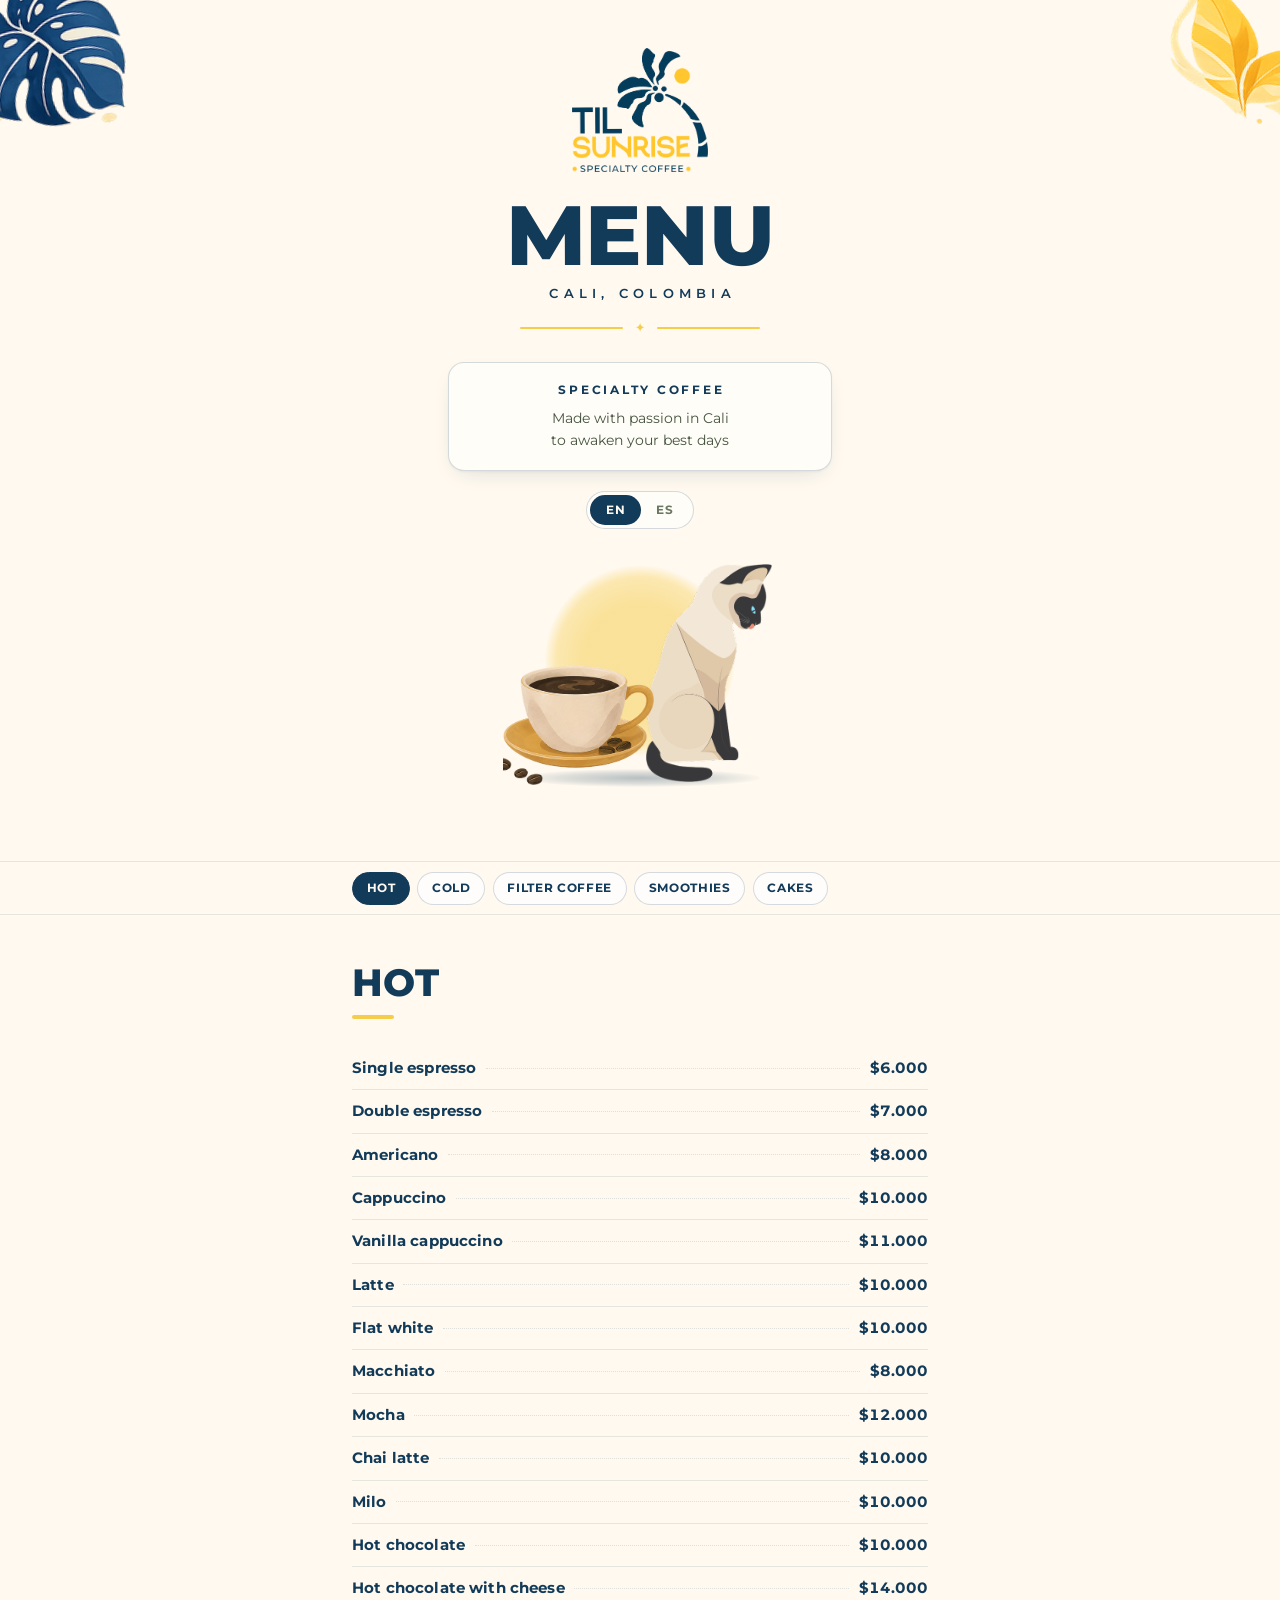
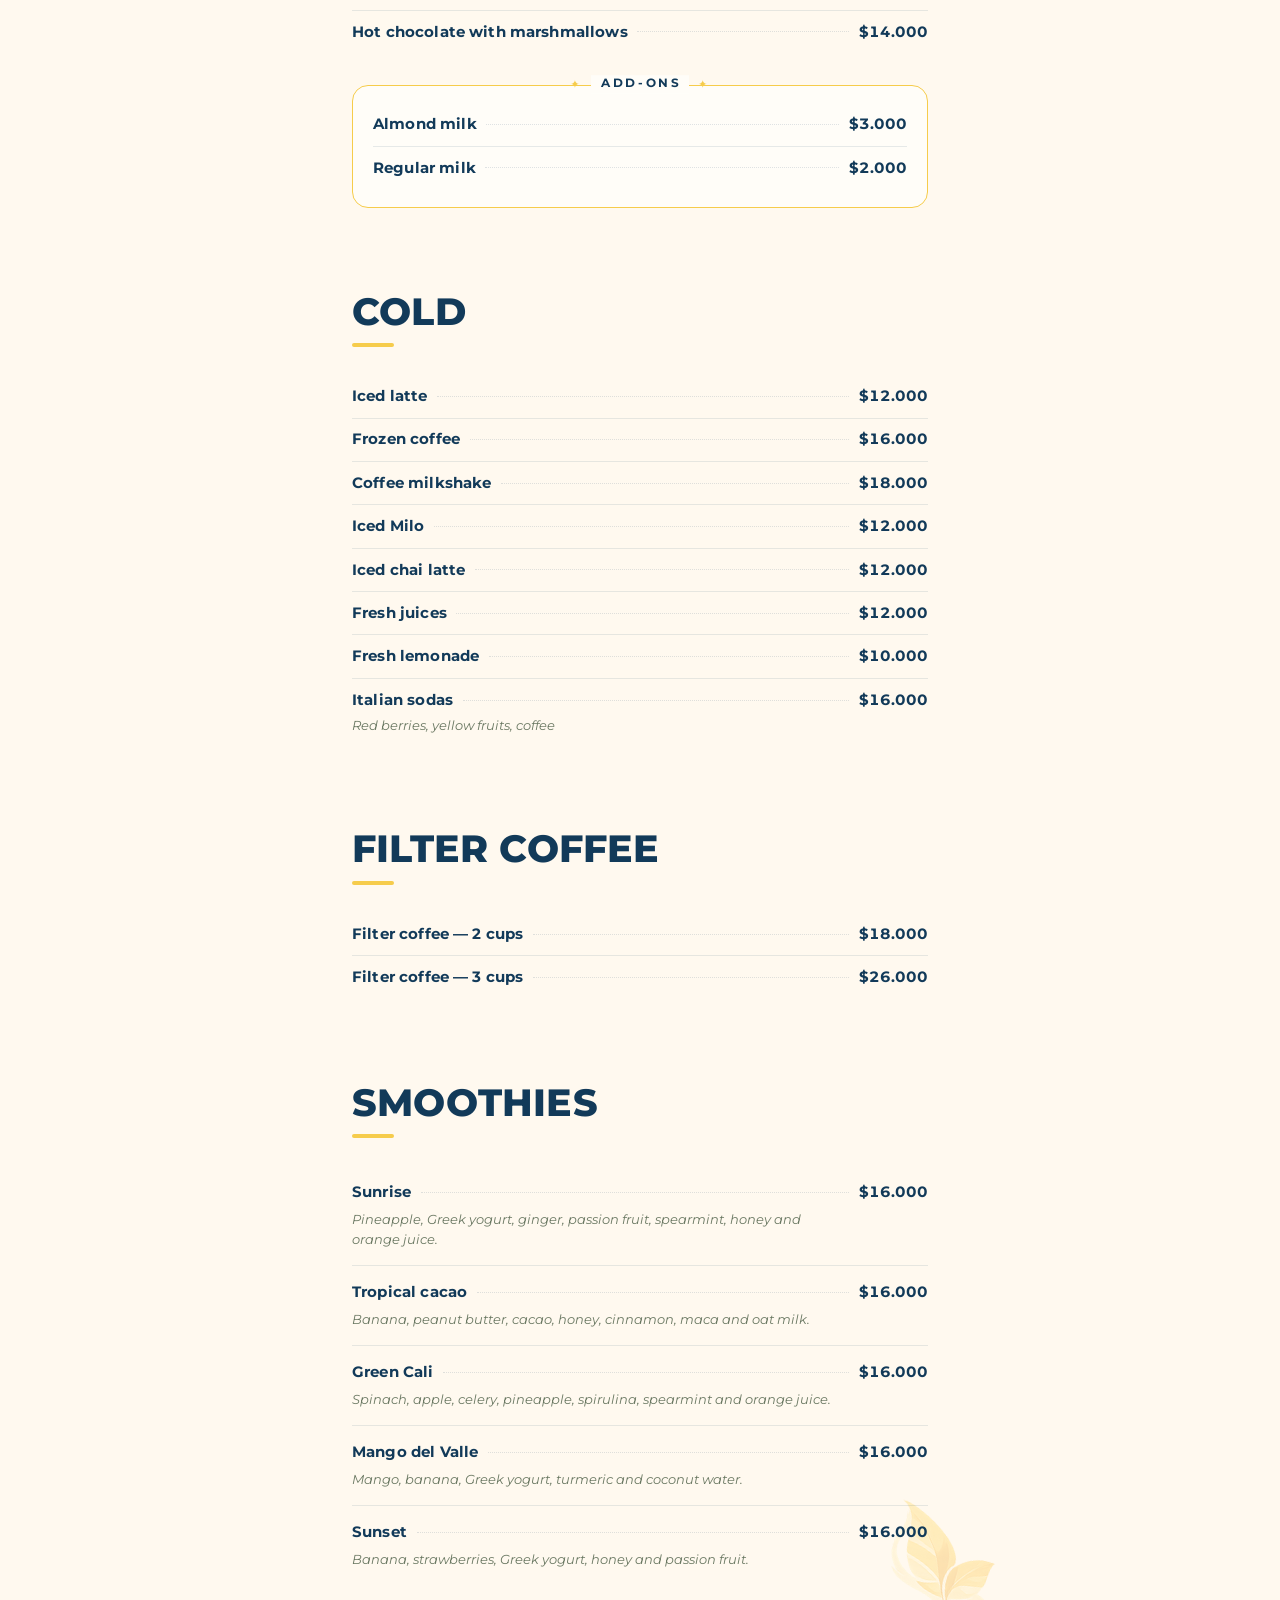
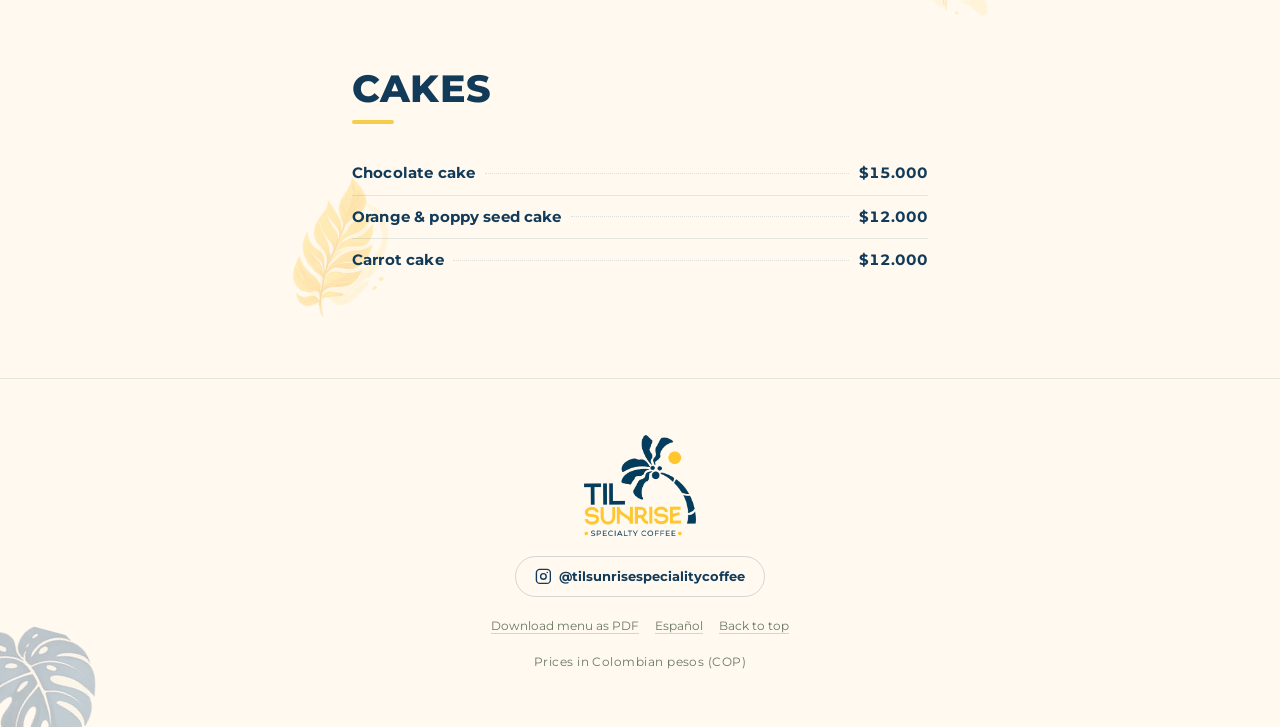
==== en.html @ dd0875f4 "feat: el gato pasa a ser protagonista de la cabecera Estaba al 45% de opacidad detrás del texto de l" ====
<!doctype html>
<html lang="en">
<head>
<meta charset="utf-8">
<meta name="viewport" content="width=device-width, initial-scale=1, viewport-fit=cover">
<title>Menu | Til Sunrise Specialty Coffee — Cali, Colombia</title>
<meta name="description" content="Menu for Til Sunrise Specialty Coffee in Cali, Colombia: specialty coffee, cold drinks, smoothies and cakes.">
<meta name="theme-color" content="#fff9ef" media="(prefers-color-scheme: light)">
<meta name="theme-color" content="#0b2439" media="(prefers-color-scheme: dark)">
<meta name="color-scheme" content="light dark">

<link rel="canonical" href="https://tilsunrisehostel-arch.github.io/menu/en.html">
<link rel="alternate" hreflang="es" href="https://tilsunrisehostel-arch.github.io/menu/">
<link rel="alternate" hreflang="en" href="https://tilsunrisehostel-arch.github.io/menu/en.html">
<link rel="alternate" hreflang="x-default" href="https://tilsunrisehostel-arch.github.io/menu/">

<meta property="og:type" content="website">
<meta property="og:site_name" content="Til Sunrise Specialty Coffee">
<meta property="og:title" content="Menu | Til Sunrise Specialty Coffee — Cali, Colombia">
<meta property="og:description" content="Menu for Til Sunrise Specialty Coffee in Cali, Colombia: specialty coffee, cold drinks, smoothies and cakes.">
<meta property="og:url" content="https://tilsunrisehostel-arch.github.io/menu/en.html">
<meta property="og:image" content="https://tilsunrisehostel-arch.github.io/menu/assets/og.png">
<meta property="og:image:width" content="1200">
<meta property="og:image:height" content="630">
<meta property="og:locale" content="en_US">
<meta name="twitter:card" content="summary_large_image">

<link rel="icon" href="assets/favicon-32.png" sizes="32x32" type="image/png">
<link rel="apple-touch-icon" href="assets/apple-touch-icon.png">
<link rel="manifest" href="manifest.webmanifest">

<link rel="preload" href="assets/fonts/montserrat-latin.woff2" as="font" type="font/woff2" crossorigin>
<link rel="stylesheet" href="assets/menu.css">
<script type="application/ld+json">{"@context":"https://schema.org","@type":"CafeOrCoffeeShop","name":"Til Sunrise Specialty Coffee","servesCuisine":"Coffee","address":{"@type":"PostalAddress","addressLocality":"Cali","addressCountry":"CO"},"sameAs":["https://www.instagram.com/tilsunrisespecialitycoffee/"],"hasMenu":{"@type":"Menu","inLanguage":"en","hasMenuSection":[{"@type":"MenuSection","name":"Hot","hasMenuItem":[{"@type":"MenuItem","name":"Single espresso","offers":{"@type":"Offer","price":"6000","priceCurrency":"COP"}},{"@type":"MenuItem","name":"Double espresso","offers":{"@type":"Offer","price":"7000","priceCurrency":"COP"}},{"@type":"MenuItem","name":"Americano","offers":{"@type":"Offer","price":"8000","priceCurrency":"COP"}},{"@type":"MenuItem","name":"Cappuccino","offers":{"@type":"Offer","price":"10000","priceCurrency":"COP"}},{"@type":"MenuItem","name":"Vanilla cappuccino","offers":{"@type":"Offer","price":"11000","priceCurrency":"COP"}},{"@type":"MenuItem","name":"Latte","offers":{"@type":"Offer","price":"10000","priceCurrency":"COP"}},{"@type":"MenuItem","name":"Flat white","offers":{"@type":"Offer","price":"10000","priceCurrency":"COP"}},{"@type":"MenuItem","name":"Macchiato","offers":{"@type":"Offer","price":"8000","priceCurrency":"COP"}},{"@type":"MenuItem","name":"Mocha","offers":{"@type":"Offer","price":"12000","priceCurrency":"COP"}},{"@type":"MenuItem","name":"Chai latte","offers":{"@type":"Offer","price":"10000","priceCurrency":"COP"}},{"@type":"MenuItem","name":"Milo","offers":{"@type":"Offer","price":"10000","priceCurrency":"COP"}},{"@type":"MenuItem","name":"Hot chocolate","offers":{"@type":"Offer","price":"10000","priceCurrency":"COP"}},{"@type":"MenuItem","name":"Hot chocolate with cheese","offers":{"@type":"Offer","price":"14000","priceCurrency":"COP"}},{"@type":"MenuItem","name":"Hot chocolate with marshmallows","offers":{"@type":"Offer","price":"14000","priceCurrency":"COP"}}]},{"@type":"MenuSection","name":"Cold","hasMenuItem":[{"@type":"MenuItem","name":"Iced latte","offers":{"@type":"Offer","price":"12000","priceCurrency":"COP"}},{"@type":"MenuItem","name":"Frozen coffee","offers":{"@type":"Offer","price":"16000","priceCurrency":"COP"}},{"@type":"MenuItem","name":"Coffee milkshake","offers":{"@type":"Offer","price":"18000","priceCurrency":"COP"}},{"@type":"MenuItem","name":"Iced Milo","offers":{"@type":"Offer","price":"12000","priceCurrency":"COP"}},{"@type":"MenuItem","name":"Iced chai latte","offers":{"@type":"Offer","price":"12000","priceCurrency":"COP"}},{"@type":"MenuItem","name":"Fresh juices","offers":{"@type":"Offer","price":"12000","priceCurrency":"COP"}},{"@type":"MenuItem","name":"Fresh lemonade","offers":{"@type":"Offer","price":"10000","priceCurrency":"COP"}},{"@type":"MenuItem","name":"Italian sodas","description":"Red berries, yellow fruits, coffee","offers":{"@type":"Offer","price":"16000","priceCurrency":"COP"}}]},{"@type":"MenuSection","name":"Filter coffee","hasMenuItem":[{"@type":"MenuItem","name":"Filter coffee — 2 cups","offers":{"@type":"Offer","price":"18000","priceCurrency":"COP"}},{"@type":"MenuItem","name":"Filter coffee — 3 cups","offers":{"@type":"Offer","price":"26000","priceCurrency":"COP"}}]},{"@type":"MenuSection","name":"Smoothies","hasMenuItem":[{"@type":"MenuItem","name":"Sunrise","description":"Pineapple, Greek yogurt, ginger, passion fruit, spearmint, honey and orange juice.","offers":{"@type":"Offer","price":"16000","priceCurrency":"COP"}},{"@type":"MenuItem","name":"Tropical cacao","description":"Banana, peanut butter, cacao, honey, cinnamon, maca and oat milk.","offers":{"@type":"Offer","price":"16000","priceCurrency":"COP"}},{"@type":"MenuItem","name":"Green Cali","description":"Spinach, apple, celery, pineapple, spirulina, spearmint and orange juice.","offers":{"@type":"Offer","price":"16000","priceCurrency":"COP"}},{"@type":"MenuItem","name":"Mango del Valle","description":"Mango, banana, Greek yogurt, turmeric and coconut water.","offers":{"@type":"Offer","price":"16000","priceCurrency":"COP"}},{"@type":"MenuItem","name":"Sunset","description":"Banana, strawberries, Greek yogurt, honey and passion fruit.","offers":{"@type":"Offer","price":"16000","priceCurrency":"COP"}}]},{"@type":"MenuSection","name":"Cakes","hasMenuItem":[{"@type":"MenuItem","name":"Chocolate cake","offers":{"@type":"Offer","price":"15000","priceCurrency":"COP"}},{"@type":"MenuItem","name":"Orange & poppy seed cake","offers":{"@type":"Offer","price":"12000","priceCurrency":"COP"}},{"@type":"MenuItem","name":"Carrot cake","offers":{"@type":"Offer","price":"12000","priceCurrency":"COP"}}]}]}}</script>
</head>
<body>
<a class="skip" href="#menu">Skip to menu</a>

<header class="hero" id="top">
  <img class="art hero__art--tl" src="assets/leaf-navy.png" alt="" aria-hidden="true" decoding="async">
  <img class="art hero__art--tr" src="assets/leaf-gold2.png" alt="" aria-hidden="true" decoding="async">

  <div class="wrap hero__inner">
    <picture>
      <source srcset="assets/logo-dark.png" media="(prefers-color-scheme: dark)">
      <img class="hero__logo" src="assets/logo.png" width="707" height="643"
           alt="Til Sunrise Specialty Coffee" fetchpriority="high" decoding="async">
    </picture>

    <h1 class="wordmark">Menu
      <span class="wordmark__sub">CALI, COLOMBIA</span>
    </h1>

    <p class="star-rule" aria-hidden="true"><span>✦</span></p>

    <div class="tagline">
      <p class="tagline__title">SPECIALTY COFFEE</p>
      <p class="tagline__body">Made with passion in Cali to awaken your best days</p>
    </div>

    <div class="langbar">
      <nav class="langtoggle" aria-label="Language">
          <a href="en.html" aria-current="true" lang="en">EN</a>
          <a href="index.html" lang="es">ES</a>
      </nav>
    </div>

    <div class="catscene">
      <span class="catscene__sun" aria-hidden="true"></span>
      <span class="catscene__ground" aria-hidden="true"></span>
      <img class="catscene__cat" src="assets/cat.png" width="297" height="513"
           alt="Illustration of a Siamese cat sitting beside a cup of coffee" decoding="async">
      <img class="catscene__cup" src="assets/cup.png" width="399" height="313"
           alt="" aria-hidden="true" decoding="async">
    </div>
  </div>
</header>

<nav class="sectionnav" aria-label="Menu sections">
  <div class="wrap">
    <div class="sectionnav__scroll">
            <a href="#calientes">Hot</a>
            <a href="#frios">Cold</a>
            <a href="#filtrados">Filter coffee</a>
            <a href="#smoothies">Smoothies</a>
            <a href="#tortas">Cakes</a>
    </div>
  </div>
</nav>

<main id="menu">
  <div class="wrap">

      <section class="section" id="calientes" aria-labelledby="calientes-title">
        <div class="section__head">
          <h2 class="section__title" id="calientes-title">Hot</h2>
        </div>
        <ul class="items">
        <li class="item">
          <p class="item__row">
            <span class="item__name">Single espresso</span>
            <span class="item__leader" aria-hidden="true"></span>
            <span class="item__price">$6.000</span>
          </p>
        </li>
        <li class="item">
          <p class="item__row">
            <span class="item__name">Double espresso</span>
            <span class="item__leader" aria-hidden="true"></span>
            <span class="item__price">$7.000</span>
          </p>
        </li>
        <li class="item">
          <p class="item__row">
            <span class="item__name">Americano</span>
            <span class="item__leader" aria-hidden="true"></span>
            <span class="item__price">$8.000</span>
          </p>
        </li>
        <li class="item">
          <p class="item__row">
            <span class="item__name">Cappuccino</span>
            <span class="item__leader" aria-hidden="true"></span>
            <span class="item__price">$10.000</span>
          </p>
        </li>
        <li class="item">
          <p class="item__row">
            <span class="item__name">Vanilla cappuccino</span>
            <span class="item__leader" aria-hidden="true"></span>
            <span class="item__price">$11.000</span>
          </p>
        </li>
        <li class="item">
          <p class="item__row">
            <span class="item__name">Latte</span>
            <span class="item__leader" aria-hidden="true"></span>
            <span class="item__price">$10.000</span>
          </p>
        </li>
        <li class="item">
          <p class="item__row">
            <span class="item__name">Flat white</span>
            <span class="item__leader" aria-hidden="true"></span>
            <span class="item__price">$10.000</span>
          </p>
        </li>
        <li class="item">
          <p class="item__row">
            <span class="item__name">Macchiato</span>
            <span class="item__leader" aria-hidden="true"></span>
            <span class="item__price">$8.000</span>
          </p>
        </li>
        <li class="item">
          <p class="item__row">
            <span class="item__name">Mocha</span>
            <span class="item__leader" aria-hidden="true"></span>
            <span class="item__price">$12.000</span>
          </p>
        </li>
        <li class="item">
          <p class="item__row">
            <span class="item__name">Chai latte</span>
            <span class="item__leader" aria-hidden="true"></span>
            <span class="item__price">$10.000</span>
          </p>
        </li>
        <li class="item">
          <p class="item__row">
            <span class="item__name">Milo</span>
            <span class="item__leader" aria-hidden="true"></span>
            <span class="item__price">$10.000</span>
          </p>
        </li>
        <li class="item">
          <p class="item__row">
            <span class="item__name">Hot chocolate</span>
            <span class="item__leader" aria-hidden="true"></span>
            <span class="item__price">$10.000</span>
          </p>
        </li>
        <li class="item">
          <p class="item__row">
            <span class="item__name">Hot chocolate with cheese</span>
            <span class="item__leader" aria-hidden="true"></span>
            <span class="item__price">$14.000</span>
          </p>
        </li>
        <li class="item">
          <p class="item__row">
            <span class="item__name">Hot chocolate with marshmallows</span>
            <span class="item__leader" aria-hidden="true"></span>
            <span class="item__price">$14.000</span>
          </p>
        </li>
        </ul>
        <div class="box">
          <p class="box__title"><span>Add-ons</span></p>
          <ul class="items">
        <li class="item">
          <p class="item__row">
            <span class="item__name">Almond milk</span>
            <span class="item__leader" aria-hidden="true"></span>
            <span class="item__price">$3.000</span>
          </p>
        </li>
        <li class="item">
          <p class="item__row">
            <span class="item__name">Regular milk</span>
            <span class="item__leader" aria-hidden="true"></span>
            <span class="item__price">$2.000</span>
          </p>
        </li>
          </ul>
        </div>
      </section>

      <section class="section" id="frios" aria-labelledby="frios-title">
        <div class="section__head">
          <h2 class="section__title" id="frios-title">Cold</h2>
        </div>
        <ul class="items">
        <li class="item">
          <p class="item__row">
            <span class="item__name">Iced latte</span>
            <span class="item__leader" aria-hidden="true"></span>
            <span class="item__price">$12.000</span>
          </p>
        </li>
        <li class="item">
          <p class="item__row">
            <span class="item__name">Frozen coffee</span>
            <span class="item__leader" aria-hidden="true"></span>
            <span class="item__price">$16.000</span>
          </p>
        </li>
        <li class="item">
          <p class="item__row">
            <span class="item__name">Coffee milkshake</span>
            <span class="item__leader" aria-hidden="true"></span>
            <span class="item__price">$18.000</span>
          </p>
        </li>
        <li class="item">
          <p class="item__row">
            <span class="item__name">Iced Milo</span>
            <span class="item__leader" aria-hidden="true"></span>
            <span class="item__price">$12.000</span>
          </p>
        </li>
        <li class="item">
          <p class="item__row">
            <span class="item__name">Iced chai latte</span>
            <span class="item__leader" aria-hidden="true"></span>
            <span class="item__price">$12.000</span>
          </p>
        </li>
        <li class="item">
          <p class="item__row">
            <span class="item__name">Fresh juices</span>
            <span class="item__leader" aria-hidden="true"></span>
            <span class="item__price">$12.000</span>
          </p>
        </li>
        <li class="item">
          <p class="item__row">
            <span class="item__name">Fresh lemonade</span>
            <span class="item__leader" aria-hidden="true"></span>
            <span class="item__price">$10.000</span>
          </p>
        </li>
        <li class="item">
          <p class="item__row">
            <span class="item__name">Italian sodas</span>
            <span class="item__leader" aria-hidden="true"></span>
            <span class="item__price">$16.000</span>
          </p>
          <p class="item__desc">Red berries, yellow fruits, coffee</p>
        </li>
        </ul>
      </section>

      <section class="section" id="filtrados" aria-labelledby="filtrados-title">
        <div class="section__head">
          <h2 class="section__title" id="filtrados-title">Filter coffee</h2>
        </div>
        <ul class="items">
        <li class="item">
          <p class="item__row">
            <span class="item__name">Filter coffee — 2 cups</span>
            <span class="item__leader" aria-hidden="true"></span>
            <span class="item__price">$18.000</span>
          </p>
        </li>
        <li class="item">
          <p class="item__row">
            <span class="item__name">Filter coffee — 3 cups</span>
            <span class="item__leader" aria-hidden="true"></span>
            <span class="item__price">$26.000</span>
          </p>
        </li>
        </ul>
      </section>

      <section class="section" id="smoothies" aria-labelledby="smoothies-title">
        <img class="art section__art section__art--leaf-r" src="assets/leaf-gold2.png" alt="" aria-hidden="true" loading="lazy" decoding="async">
        <div class="section__head">
          <h2 class="section__title" id="smoothies-title">Smoothies</h2>
        </div>
        <ul class="items items--stacked">
        <li class="item">
          <p class="item__row">
            <span class="item__name">Sunrise</span>
            <span class="item__leader" aria-hidden="true"></span>
            <span class="item__price">$16.000</span>
          </p>
          <p class="item__desc">Pineapple, Greek yogurt, ginger, passion fruit, spearmint, honey and orange juice.</p>
        </li>
        <li class="item">
          <p class="item__row">
            <span class="item__name">Tropical cacao</span>
            <span class="item__leader" aria-hidden="true"></span>
            <span class="item__price">$16.000</span>
          </p>
          <p class="item__desc">Banana, peanut butter, cacao, honey, cinnamon, maca and oat milk.</p>
        </li>
        <li class="item">
          <p class="item__row">
            <span class="item__name">Green Cali</span>
            <span class="item__leader" aria-hidden="true"></span>
            <span class="item__price">$16.000</span>
          </p>
          <p class="item__desc">Spinach, apple, celery, pineapple, spirulina, spearmint and orange juice.</p>
        </li>
        <li class="item">
          <p class="item__row">
            <span class="item__name">Mango del Valle</span>
            <span class="item__leader" aria-hidden="true"></span>
            <span class="item__price">$16.000</span>
          </p>
          <p class="item__desc">Mango, banana, Greek yogurt, turmeric and coconut water.</p>
        </li>
        <li class="item">
          <p class="item__row">
            <span class="item__name">Sunset</span>
            <span class="item__leader" aria-hidden="true"></span>
            <span class="item__price">$16.000</span>
          </p>
          <p class="item__desc">Banana, strawberries, Greek yogurt, honey and passion fruit.</p>
        </li>
        </ul>
      </section>

      <section class="section" id="tortas" aria-labelledby="tortas-title">
        <img class="art section__art section__art--leaf" src="assets/leaf-gold.png" alt="" aria-hidden="true" loading="lazy" decoding="async">
        <div class="section__head">
          <h2 class="section__title" id="tortas-title">Cakes</h2>
        </div>
        <ul class="items">
        <li class="item">
          <p class="item__row">
            <span class="item__name">Chocolate cake</span>
            <span class="item__leader" aria-hidden="true"></span>
            <span class="item__price">$15.000</span>
          </p>
        </li>
        <li class="item">
          <p class="item__row">
            <span class="item__name">Orange &amp; poppy seed cake</span>
            <span class="item__leader" aria-hidden="true"></span>
            <span class="item__price">$12.000</span>
          </p>
        </li>
        <li class="item">
          <p class="item__row">
            <span class="item__name">Carrot cake</span>
            <span class="item__leader" aria-hidden="true"></span>
            <span class="item__price">$12.000</span>
          </p>
        </li>
        </ul>
      </section>

  </div>
</main>

<footer class="footer">
  <img class="art footer__art" src="assets/leaf-navy.png" alt="" aria-hidden="true" loading="lazy" decoding="async">
  <div class="wrap footer__inner">
    <picture>
      <source srcset="assets/logo-dark.png" media="(prefers-color-scheme: dark)">
      <img class="footer__logo" src="assets/logo.png" width="707" height="643"
           alt="Til Sunrise Specialty Coffee" loading="lazy" decoding="async">
    </picture>

    <a class="ig" href="https://www.instagram.com/tilsunrisespecialitycoffee/" rel="noopener">
      <svg viewBox="0 0 24 24" fill="none" stroke="currentColor" stroke-width="2" stroke-linecap="round" stroke-linejoin="round" aria-hidden="true"><rect x="2" y="2" width="20" height="20" rx="5"/><circle cx="12" cy="12" r="4"/><circle cx="17.5" cy="6.5" r="1.1" fill="currentColor" stroke="none"/></svg><span>@tilsunrisespecialitycoffee</span>
    </a>

    <p class="footer__links">
      <a href="menu.pdf">Download menu as PDF</a>
      <a href="index.html" lang="es">Español</a>
      <a href="#top">Back to top</a>
    </p>

    <p class="footer__note">Prices in Colombian pesos (COP)</p>
  </div>
</footer>

<script src="assets/menu.js" defer></script>
</body>
</html>
---- assets/menu.css ----
/* ==========================================================================
   Til Sunrise Specialty Coffee — menú digital
   Paleta tomada directamente del PDF original de la carta.
   ========================================================================== */

@font-face {
  font-family: 'Montserrat';
  font-style: normal;
  font-weight: 400 800;
  font-display: swap;
  src: url('fonts/montserrat-latin.woff2') format('woff2');
  unicode-range: U+0000-00FF, U+0131, U+0152-0153, U+02BB-02BC, U+02C6, U+02DA,
    U+02DC, U+0304, U+0308, U+0329, U+2000-206F, U+20AC, U+2122, U+2191, U+2193,
    U+2212, U+2215, U+FEFF, U+FFFD;
}
@font-face {
  font-family: 'Montserrat';
  font-style: normal;
  font-weight: 400 800;
  font-display: swap;
  src: url('fonts/montserrat-latin-ext.woff2') format('woff2');
  unicode-range: U+0100-02BA, U+02BD-02C5, U+02C7-02CC, U+02CE-02D7, U+02DD-02FF,
    U+0304, U+0308, U+0329, U+1D00-1DBF, U+1E00-1E9F, U+1EF2-1EFF, U+2020,
    U+20A0-20AB, U+20AD-20C0, U+2113, U+2C60-2C7F, U+A720-A7FF;
}
@font-face {
  font-family: 'Montserrat';
  font-style: italic;
  font-weight: 400 500;
  font-display: swap;
  src: url('fonts/montserrat-italic-latin.woff2') format('woff2');
  unicode-range: U+0000-00FF, U+0131, U+0152-0153, U+02BB-02BC, U+02C6, U+02DA,
    U+02DC, U+0304, U+0308, U+0329, U+2000-206F, U+20AC, U+2122, U+2191, U+2193,
    U+2212, U+2215, U+FEFF, U+FFFD;
}
@font-face {
  font-family: 'Montserrat';
  font-style: italic;
  font-weight: 400 500;
  font-display: swap;
  src: url('fonts/montserrat-italic-latin-ext.woff2') format('woff2');
  unicode-range: U+0100-02BA, U+02BD-02C5, U+02C7-02CC, U+02CE-02D7, U+02DD-02FF,
    U+0304, U+0308, U+0329, U+1D00-1DBF, U+1E00-1E9F, U+1EF2-1EFF, U+2020,
    U+20A0-20AB, U+20AD-20C0, U+2113, U+2C60-2C7F, U+A720-A7FF;
}

/* --- Tokens ------------------------------------------------------------- */

:root {
  --cream: #fff9ef;
  --cream-sunk: #fdf3e0;
  --navy: #123a59;
  --navy-deep: #0d2b42;
  --ink: #45543f;
  --ink-soft: #6a7862;
  --gold: #f6cc4b;
  --gold-deep: #c98f05;

  --bg: var(--cream);
  --surface: #fffdf8;
  --heading: var(--navy);
  --text: var(--ink);
  --muted: var(--ink-soft);
  --price: var(--navy);
  --rule: rgba(18, 58, 89, 0.18);
  --rule-soft: rgba(18, 58, 89, 0.1);
  --accent: var(--gold);
  --accent-text: var(--gold-deep);
  --chip-bg: rgba(255, 255, 255, 0.72);
  --shadow: 0 1px 2px rgba(18, 58, 89, 0.05), 0 8px 24px -12px rgba(18, 58, 89, 0.22);
  --art-opacity: 1;

  /* sol naciente y sombra de la escena del gato */
  --sun-core: rgba(246, 204, 75, 0.52);
  --sun-edge: rgba(246, 204, 75, 0.38);
  --scene-shadow: rgba(18, 58, 89, 0.3);

  --wrap: 40rem;
  --pad: clamp(1.15rem, 5vw, 2rem);
}

@media (prefers-color-scheme: dark) {
  :root:not([data-theme='light']) {
    --bg: #0b2439;
    --surface: #10314c;
    --heading: #fdf2d9;
    --text: #dfd3bb;
    --muted: #a8a08c;
    --price: #fdf2d9;
    --rule: rgba(246, 204, 75, 0.28);
    --rule-soft: rgba(246, 204, 75, 0.14);
    --accent: var(--gold);
    --accent-text: var(--gold);
    --chip-bg: rgba(255, 255, 255, 0.06);
    --shadow: 0 1px 2px rgba(0, 0, 0, 0.3), 0 10px 30px -14px rgba(0, 0, 0, 0.7);
    --art-opacity: 0.85;

    --sun-core: rgba(246, 204, 75, 0.34);
    --sun-edge: rgba(246, 204, 75, 0.2);
    --scene-shadow: rgba(0, 0, 0, 0.45);
  }
}

*,
*::before,
*::after {
  box-sizing: border-box;
}

html {
  -webkit-text-size-adjust: 100%;
  scroll-behavior: smooth;
  scroll-padding-top: 5.5rem;
}

@media (prefers-reduced-motion: reduce) {
  html { scroll-behavior: auto; }
  *, *::before, *::after {
    animation-duration: 0.01ms !important;
    animation-iteration-count: 1 !important;
    transition-duration: 0.01ms !important;
  }
}

body {
  margin: 0;
  background: var(--bg);
  color: var(--text);
  font-family: 'Montserrat', ui-sans-serif, system-ui, -apple-system, 'Segoe UI',
    Roboto, 'Helvetica Neue', Arial, sans-serif;
  font-size: 1rem;
  line-height: 1.5;
  overflow-x: hidden;
  -webkit-font-smoothing: antialiased;
  text-rendering: optimizeLegibility;
}

img { max-width: 100%; height: auto; display: block; }

a { color: inherit; }

.skip {
  position: absolute;
  left: -9999px;
  top: 0;
  z-index: 100;
  padding: 0.75rem 1rem;
  background: var(--navy);
  color: var(--cream);
  border-radius: 0 0 0.5rem 0;
  font-weight: 700;
}
.skip:focus { left: 0; }

:where(a, button, [tabindex]):focus-visible {
  outline: 2px solid var(--accent-text);
  outline-offset: 3px;
  border-radius: 0.35rem;
}

.wrap {
  width: 100%;
  max-width: var(--wrap);
  margin-inline: auto;
  padding-inline: var(--pad);
}

/* --- Decorative art ----------------------------------------------------- */

.art {
  position: absolute;
  pointer-events: none;
  user-select: none;
  z-index: 0;
  opacity: var(--art-opacity);
}

/* --- Hero --------------------------------------------------------------- */

.hero {
  position: relative;
  overflow: hidden;
  padding-block: clamp(1.75rem, 7vw, 3rem) clamp(1.5rem, 6vw, 2.5rem);
  text-align: center;
}

.hero__art--tl {
  top: -1rem;
  left: -2.75rem;
  width: clamp(7.5rem, 29vw, 10.5rem);
  transform: rotate(-9deg);
}
.hero__art--tr {
  top: -0.85rem;
  right: -2.35rem;
  width: clamp(6.5rem, 25vw, 9.5rem);
  transform: rotate(16deg) scaleX(-1);
}

.hero__inner { position: relative; z-index: 1; }

.hero__logo {
  width: clamp(6.5rem, 26vw, 8.5rem);
  margin-inline: auto;
  margin-bottom: clamp(1rem, 4vw, 1.5rem);
}

.wordmark {
  margin: 0;
  color: var(--heading);
  font-size: clamp(3.1rem, 17vw, 5.25rem);
  font-weight: 800;
  line-height: 0.95;
  letter-spacing: -0.005em;
  text-transform: uppercase;
}

.wordmark__sub {
  display: block;
  margin-top: 0.7rem;
  color: var(--heading);
  font-size: clamp(0.66rem, 2.9vw, 0.82rem);
  font-weight: 600;
  letter-spacing: 0.4em;
  text-indent: 0.4em;
  text-transform: uppercase;
}

.star-rule {
  display: flex;
  align-items: center;
  justify-content: center;
  gap: 0.7rem;
  margin: clamp(1rem, 4vw, 1.4rem) auto 0;
  max-width: 15rem;
  color: var(--accent);
}
.star-rule::before,
.star-rule::after {
  content: '';
  flex: 1;
  height: 2px;
  background: currentColor;
  border-radius: 2px;
}
.star-rule span { font-size: 0.8rem; line-height: 1; }

.tagline {
  margin: clamp(1.25rem, 5vw, 1.75rem) auto 0;
  max-width: 24rem;
  padding: 1.15rem 1.35rem;
  border: 1.5px solid var(--rule);
  border-radius: 1rem;
  background: var(--surface);
  box-shadow: var(--shadow);
}
.tagline__title {
  margin: 0 0 0.5rem;
  color: var(--heading);
  font-size: 0.72rem;
  font-weight: 700;
  letter-spacing: 0.24em;
  text-indent: 0.24em;
  text-transform: uppercase;
}
.tagline__body {
  margin: 0;
  color: var(--text);
  font-size: 0.9rem;
  line-height: 1.55;
  text-wrap: balance;
}

/* --- Language toggle ---------------------------------------------------- */

.langbar {
  display: flex;
  justify-content: center;
  padding-top: clamp(0.9rem, 4vw, 1.25rem);
}

.langtoggle {
  display: inline-flex;
  padding: 0.2rem;
  border: 1.5px solid var(--rule);
  border-radius: 999px;
  background: var(--surface);
  font-size: 0.72rem;
  font-weight: 700;
  letter-spacing: 0.1em;
}
.langtoggle a {
  padding: 0.4rem 0.95rem;
  border-radius: 999px;
  color: var(--muted);
  text-decoration: none;
  transition: background-color 0.18s ease, color 0.18s ease;
}
.langtoggle a:hover { color: var(--heading); }
.langtoggle a[aria-current='true'] {
  background: var(--navy);
  color: var(--cream);
}
@media (prefers-color-scheme: dark) {
  :root:not([data-theme='light']) .langtoggle a[aria-current='true'] {
    background: var(--gold);
    color: var(--navy-deep);
  }
}

/* --- El gato de la casa -------------------------------------------------
   El gato y la taza son la pareja que ya venía en el PDF original. Aquí se
   colocan delante de un sol naciente, que es de donde viene el nombre del
   café. Las medidas van en porcentaje sobre un contenedor con proporción
   fija, así la escena escala sin descuadrarse y sin mover el resto. */

.catscene {
  position: relative;
  width: min(15.5rem, 62vw);
  margin: clamp(1.5rem, 6vw, 2.25rem) auto 0;
  aspect-ratio: 5 / 4;
}

/* sol naciente */
.catscene__sun {
  position: absolute;
  left: 50%;
  bottom: 15%;
  width: 68%;
  aspect-ratio: 1;
  transform: translateX(-50%);
  border-radius: 50%;
  background: radial-gradient(
    circle at 50% 50%,
    var(--sun-core) 0%,
    var(--sun-core) 42%,
    var(--sun-edge) 62%,
    transparent 71%
  );
  z-index: 0;
}

/* En oscuro, un dorado translúcido sobre azul marino da un verde sucio.
   Así que el sol pasa a ser un aro nítido con un resplandor muy tenue. */
@media (prefers-color-scheme: dark) {
  :root:not([data-theme='light']) .catscene__sun {
    background: radial-gradient(
      circle at 50% 50%,
      rgba(255, 216, 130, 0.07) 0%,
      rgba(255, 216, 130, 0.03) 58%,
      transparent 71%
    );
    border: 0.14rem solid rgba(246, 204, 75, 0.72);
  }
}

/* sombra que apoya al gato y la taza en el suelo */
.catscene__ground {
  position: absolute;
  left: 50%;
  bottom: 1%;
  width: 86%;
  height: 8%;
  transform: translateX(-50%);
  border-radius: 50%;
  background: radial-gradient(
    ellipse at 50% 50%,
    var(--scene-shadow) 0%,
    color-mix(in srgb, var(--scene-shadow) 45%, transparent) 46%,
    transparent 73%
  );
  z-index: 1;
}

.catscene__cat {
  position: absolute;
  right: 3%;
  bottom: 3.5%;
  width: 45%;
  z-index: 2;
}

.catscene__cup {
  position: absolute;
  left: 1%;
  bottom: 2%;
  width: 54%;
  z-index: 3;
}

@media (min-width: 34rem) {
  .catscene { width: 17.5rem; }
}

/* --- Sticky section nav ------------------------------------------------- */

.sectionnav {
  position: sticky;
  top: 0;
  z-index: 20;
  margin-top: clamp(1.25rem, 5vw, 2rem);
  background: color-mix(in srgb, var(--bg) 88%, transparent);
  backdrop-filter: blur(10px);
  -webkit-backdrop-filter: blur(10px);
  border-block: 1px solid var(--rule-soft);
}

.sectionnav__scroll {
  display: flex;
  gap: 0.45rem;
  overflow-x: auto;
  scrollbar-width: none;
  padding-block: 0.6rem;
  scroll-snap-type: x proximity;
}
.sectionnav__scroll::-webkit-scrollbar { display: none; }

.sectionnav a {
  flex: none;
  scroll-snap-align: center;
  padding: 0.42rem 0.85rem;
  border: 1px solid var(--rule);
  border-radius: 999px;
  background: var(--chip-bg);
  color: var(--heading);
  font-size: 0.72rem;
  font-weight: 700;
  letter-spacing: 0.06em;
  text-decoration: none;
  text-transform: uppercase;
  white-space: nowrap;
  transition: background-color 0.18s ease, color 0.18s ease, border-color 0.18s ease;
}
.sectionnav a.is-active {
  background: var(--navy);
  border-color: var(--navy);
  color: var(--cream);
}
@media (prefers-color-scheme: dark) {
  :root:not([data-theme='light']) .sectionnav a.is-active {
    background: var(--gold);
    border-color: var(--gold);
    color: var(--navy-deep);
  }
}

/* --- Sections ----------------------------------------------------------- */

/* `clip` y no `hidden`: recorta las hojas que asoman por el borde derecho sin
   crear un contenedor de scroll (que rompería el desplazamiento suave). */
main {
  position: relative;
  overflow-x: clip;
}

.section {
  position: relative;
  padding-block: clamp(2rem, 8vw, 3rem);
}
.section + .section { padding-top: clamp(1.5rem, 6vw, 2.25rem); }

.section__head { position: relative; z-index: 1; }

.section__title {
  margin: 0;
  color: var(--heading);
  font-size: clamp(1.75rem, 8vw, 2.4rem);
  font-weight: 800;
  line-height: 1.05;
  letter-spacing: 0.005em;
  text-transform: uppercase;
}

.section__title::after {
  content: '';
  display: block;
  width: 2.6rem;
  height: 4px;
  margin-top: 0.7rem;
  background: var(--accent);
  border-radius: 4px;
}

.items {
  position: relative;
  z-index: 1;
  margin: clamp(1.25rem, 5vw, 1.75rem) 0 0;
  padding: 0;
  list-style: none;
}

.item { padding-block: 0.62rem; }
.item + .item { border-top: 1px solid var(--rule-soft); }

/* Fila sin envoltura: el nombre se parte solo, el precio nunca baja de línea. */
.item__row {
  display: flex;
  flex-wrap: nowrap;
  align-items: baseline;
  gap: 0.6rem;
  margin: 0;
}

/* El nombre se parte en varias líneas antes que empujar el precio hacia abajo. */
.item__name {
  flex: 0 1 auto;
  min-width: 0;
  color: var(--heading);
  font-size: 0.94rem;
  font-weight: 700;
  letter-spacing: 0.01em;
  text-wrap: pretty;
}

.item__leader {
  flex: 1 1 1.5rem;
  min-width: 1.5rem;
  align-self: center;
  height: 0;
  border-bottom: 1.5px dotted var(--rule);
  opacity: 0.75;
}

.item__price {
  margin-left: auto; /* si aun así se envuelve, el precio se queda a la derecha */
  color: var(--price);
  font-size: 0.94rem;
  font-weight: 700;
  font-variant-numeric: tabular-nums;
  white-space: nowrap;
}

.item__desc {
  margin: 0.28rem 0 0;
  color: var(--muted);
  font-size: 0.82rem;
  font-style: italic;
  line-height: 1.5;
}

/* Smoothies: name + price on one line, recipe underneath */
.items--stacked .item { padding-block: 0.95rem; }
.items--stacked .item__desc {
  margin-top: 0.4rem;
  max-width: 30rem;
}

/* Adiciones box */
.box {
  position: relative;
  z-index: 1;
  margin-top: clamp(1.5rem, 6vw, 2rem);
  padding: 0.4rem 1.25rem 1.1rem;
  border: 1.5px solid var(--accent);
  border-radius: 1rem;
  background: var(--surface);
}
.box__title {
  display: flex;
  align-items: center;
  justify-content: center;
  gap: 0.55rem;
  margin: 0;
  transform: translateY(-1.05rem);
  color: var(--heading);
  font-size: 0.72rem;
  font-weight: 700;
  letter-spacing: 0.22em;
  text-indent: 0.22em;
  text-transform: uppercase;
}
.box__title::before,
.box__title::after {
  content: '✦';
  color: var(--accent);
  font-size: 0.7rem;
  text-indent: 0;
}
.box__title span {
  padding-inline: 0.5rem;
  background: var(--surface);
}
.box .items { margin-top: -0.4rem; }

/* Section artwork */
.section__art { z-index: 0; }
.section__art--cup {
  top: 0.9rem;
  right: calc(var(--pad) * -0.3);
  width: clamp(5.5rem, 22vw, 8rem);
  opacity: calc(var(--art-opacity) * 0.95);
}
.section__art--leaf {
  bottom: 1.5rem;
  left: -2.5rem;
  width: clamp(5rem, 19vw, 7rem);
  opacity: calc(var(--art-opacity) * 0.32);
  transform: rotate(-24deg);
}
.section__art--leaf-r {
  bottom: 1.5rem;
  right: -2.5rem;
  width: clamp(5rem, 19vw, 7rem);
  opacity: calc(var(--art-opacity) * 0.3);
  transform: rotate(16deg) scaleX(-1);
}

@media (min-width: 34rem) {
  .section__art--leaf { left: -4.5rem; }
  .section__art--leaf-r { right: -4.5rem; }
}

/* --- Footer ------------------------------------------------------------- */

.footer {
  position: relative;
  overflow: hidden;
  margin-top: clamp(2rem, 8vw, 3rem);
  padding-block: clamp(2.25rem, 9vw, 3.5rem);
  border-top: 1px solid var(--rule-soft);
  text-align: center;
}

.footer__art {
  bottom: -1.25rem;
  left: -2.5rem;
  width: clamp(6rem, 24vw, 8.5rem);
  opacity: calc(var(--art-opacity) * 0.28);
  transform: rotate(15deg);
}

.footer__inner { position: relative; z-index: 1; }

.footer__logo {
  width: clamp(5.5rem, 22vw, 7rem);
  margin-inline: auto;
  margin-bottom: 1.25rem;
}

.ig {
  display: inline-flex;
  align-items: center;
  gap: 0.5rem;
  padding: 0.6rem 1.15rem;
  border: 1.5px solid var(--rule);
  border-radius: 999px;
  color: var(--heading);
  font-size: 0.82rem;
  font-weight: 700;
  text-decoration: none;
  transition: background-color 0.18s ease, border-color 0.18s ease;
}
.ig:hover { background: var(--chip-bg); border-color: var(--accent); }
.ig svg { width: 1.05rem; height: 1.05rem; flex: none; }

.footer__links {
  display: flex;
  flex-wrap: wrap;
  align-items: center;
  justify-content: center;
  gap: 0.4rem 1rem;
  margin-top: 1.25rem;
  font-size: 0.78rem;
}
.footer__links a {
  color: var(--muted);
  text-decoration-color: var(--rule);
  text-underline-offset: 3px;
}
.footer__links a:hover { color: var(--heading); }

.footer__note {
  margin: 1.1rem 0 0;
  color: var(--muted);
  font-size: 0.72rem;
  letter-spacing: 0.04em;
}

/* --- Print: a clean two-column card ------------------------------------- */

@media print {
  :root {
    --bg: #fff;
    --surface: #fff;
    --heading: #123a59;
    --text: #45543f;
    --muted: #6a7862;
    --price: #123a59;
    --rule: rgba(18, 58, 89, 0.3);
    --rule-soft: rgba(18, 58, 89, 0.18);
    --shadow: none;
    --wrap: 100%;
  }
  .langbar,
  .sectionnav,
  .footer__links,
  .skip { display: none !important; }
  .art { display: none !important; }
  /* el gato se queda, pero pequeño y sin el sol: gastaría tinta sin aportar */
  .catscene { width: 34mm; margin: 3mm auto 0; }
  .catscene__sun,
  .catscene__ground { display: none !important; }
  body { font-size: 10pt; }
  .hero { padding-block: 0 0.5rem; }
  main .wrap { max-width: none; padding-inline: 0; }
  main {
    column-count: 2;
    column-gap: 2rem;
  }
  .section {
    break-inside: avoid;
    padding-block: 0 1rem;
  }
  .section__title { font-size: 15pt; }
  .item { padding-block: 0.3rem; }
  .box { break-inside: avoid; }
  a { text-decoration: none; }
}
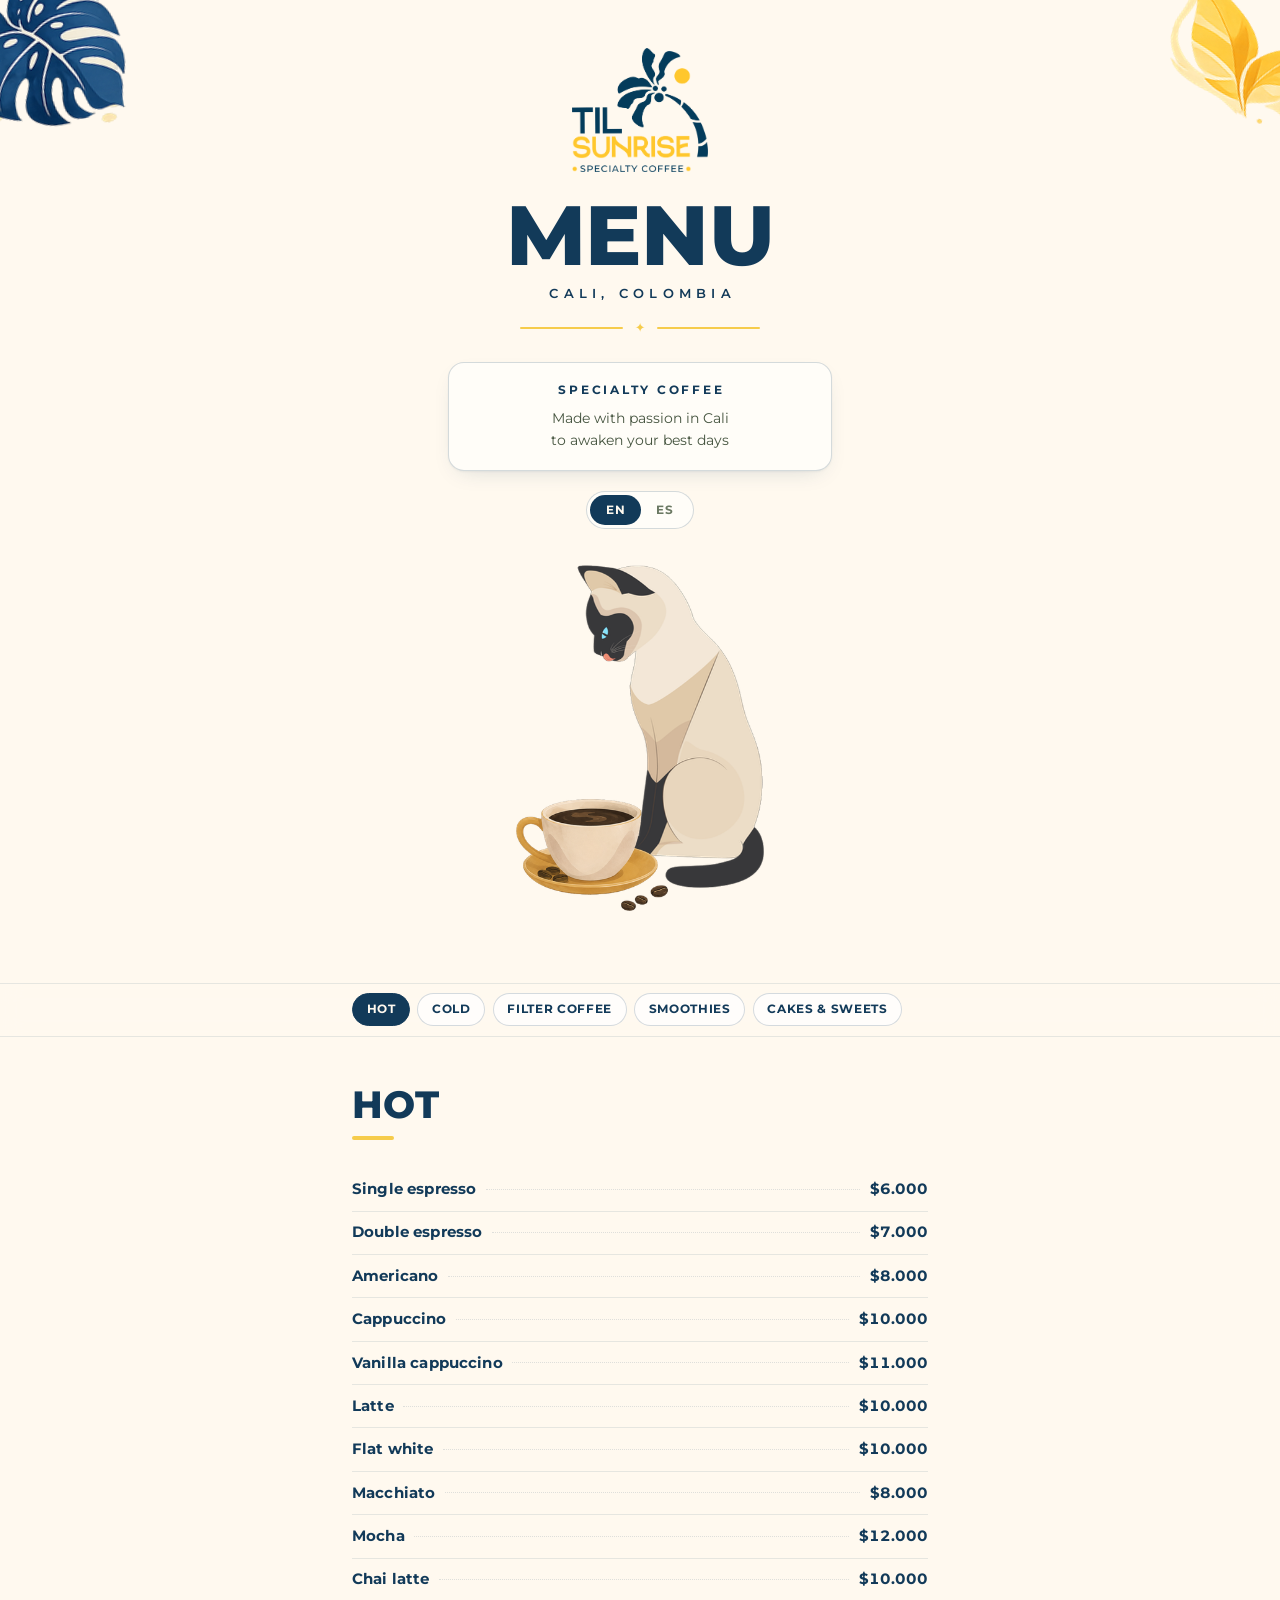
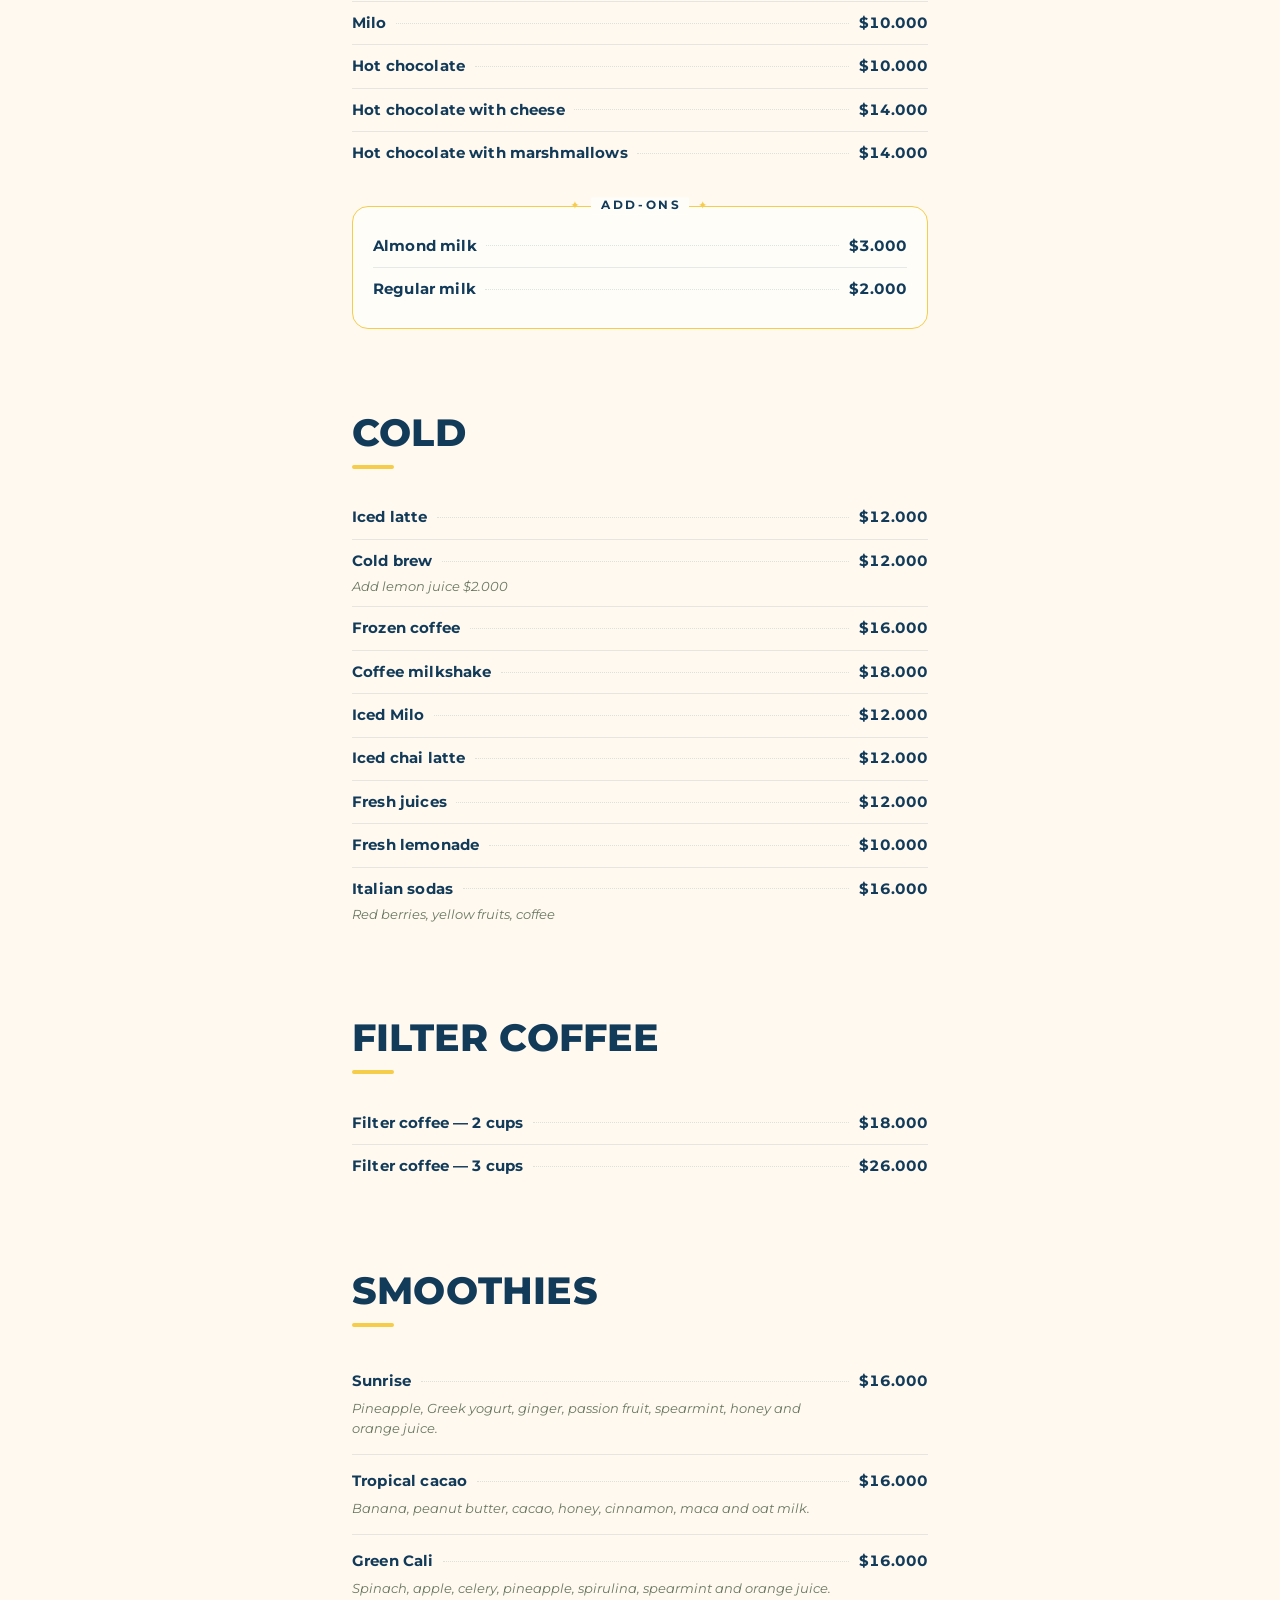
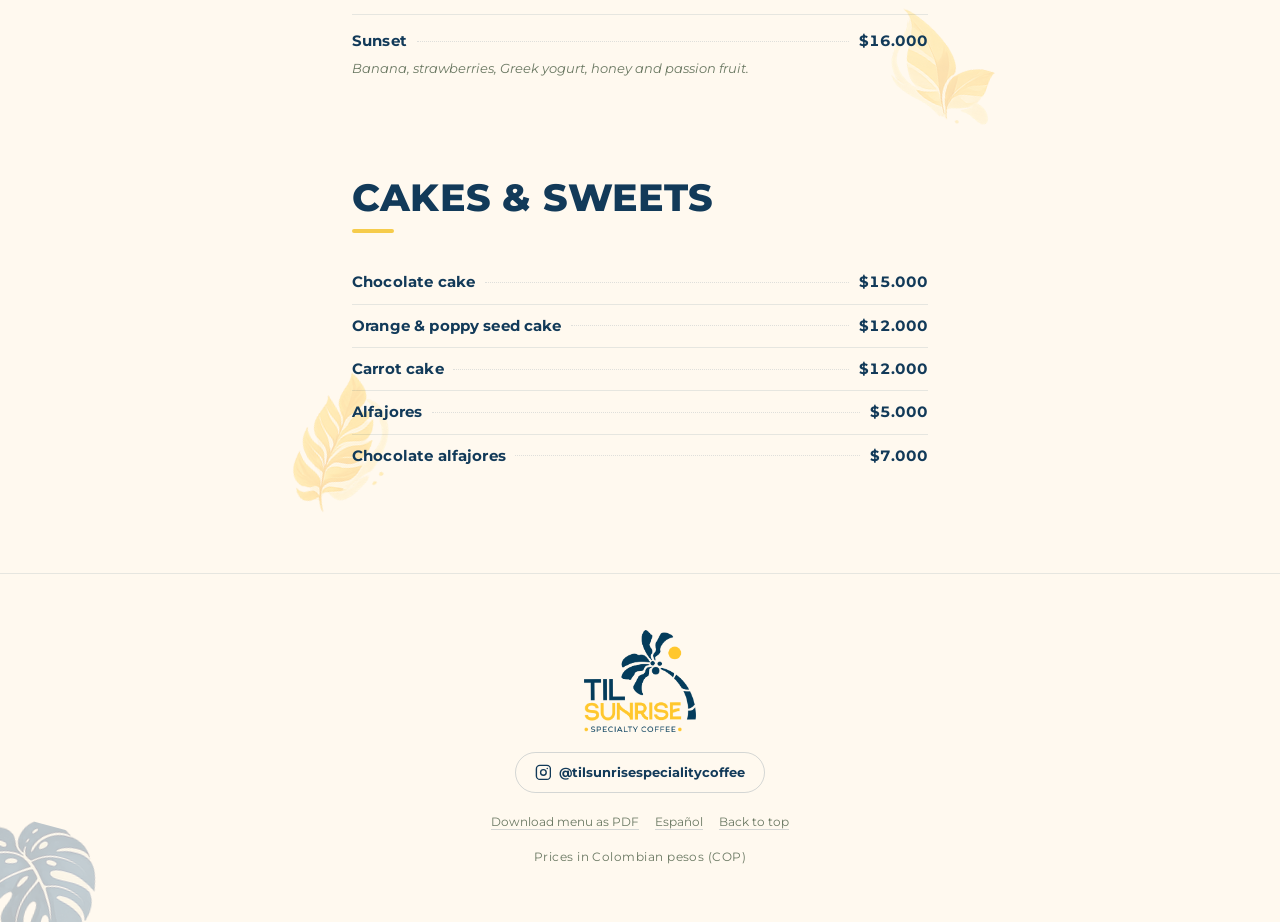
==== commit 6e161a94: "fix: el gato y la taza salen tal cual la carta + platos nuevos La escena estaba montada a ojo: la ta" ====
--- a/en.html
+++ b/en.html
@@ -31,7 +31,7 @@
 
 <link rel="preload" href="assets/fonts/montserrat-latin.woff2" as="font" type="font/woff2" crossorigin>
 <link rel="stylesheet" href="assets/menu.css">
-<script type="application/ld+json">{"@context":"https://schema.org","@type":"CafeOrCoffeeShop","name":"Til Sunrise Specialty Coffee","servesCuisine":"Coffee","address":{"@type":"PostalAddress","addressLocality":"Cali","addressCountry":"CO"},"sameAs":["https://www.instagram.com/tilsunrisespecialitycoffee/"],"hasMenu":{"@type":"Menu","inLanguage":"en","hasMenuSection":[{"@type":"MenuSection","name":"Hot","hasMenuItem":[{"@type":"MenuItem","name":"Single espresso","offers":{"@type":"Offer","price":"6000","priceCurrency":"COP"}},{"@type":"MenuItem","name":"Double espresso","offers":{"@type":"Offer","price":"7000","priceCurrency":"COP"}},{"@type":"MenuItem","name":"Americano","offers":{"@type":"Offer","price":"8000","priceCurrency":"COP"}},{"@type":"MenuItem","name":"Cappuccino","offers":{"@type":"Offer","price":"10000","priceCurrency":"COP"}},{"@type":"MenuItem","name":"Vanilla cappuccino","offers":{"@type":"Offer","price":"11000","priceCurrency":"COP"}},{"@type":"MenuItem","name":"Latte","offers":{"@type":"Offer","price":"10000","priceCurrency":"COP"}},{"@type":"MenuItem","name":"Flat white","offers":{"@type":"Offer","price":"10000","priceCurrency":"COP"}},{"@type":"MenuItem","name":"Macchiato","offers":{"@type":"Offer","price":"8000","priceCurrency":"COP"}},{"@type":"MenuItem","name":"Mocha","offers":{"@type":"Offer","price":"12000","priceCurrency":"COP"}},{"@type":"MenuItem","name":"Chai latte","offers":{"@type":"Offer","price":"10000","priceCurrency":"COP"}},{"@type":"MenuItem","name":"Milo","offers":{"@type":"Offer","price":"10000","priceCurrency":"COP"}},{"@type":"MenuItem","name":"Hot chocolate","offers":{"@type":"Offer","price":"10000","priceCurrency":"COP"}},{"@type":"MenuItem","name":"Hot chocolate with cheese","offers":{"@type":"Offer","price":"14000","priceCurrency":"COP"}},{"@type":"MenuItem","name":"Hot chocolate with marshmallows","offers":{"@type":"Offer","price":"14000","priceCurrency":"COP"}}]},{"@type":"MenuSection","name":"Cold","hasMenuItem":[{"@type":"MenuItem","name":"Iced latte","offers":{"@type":"Offer","price":"12000","priceCurrency":"COP"}},{"@type":"MenuItem","name":"Frozen coffee","offers":{"@type":"Offer","price":"16000","priceCurrency":"COP"}},{"@type":"MenuItem","name":"Coffee milkshake","offers":{"@type":"Offer","price":"18000","priceCurrency":"COP"}},{"@type":"MenuItem","name":"Iced Milo","offers":{"@type":"Offer","price":"12000","priceCurrency":"COP"}},{"@type":"MenuItem","name":"Iced chai latte","offers":{"@type":"Offer","price":"12000","priceCurrency":"COP"}},{"@type":"MenuItem","name":"Fresh juices","offers":{"@type":"Offer","price":"12000","priceCurrency":"COP"}},{"@type":"MenuItem","name":"Fresh lemonade","offers":{"@type":"Offer","price":"10000","priceCurrency":"COP"}},{"@type":"MenuItem","name":"Italian sodas","description":"Red berries, yellow fruits, coffee","offers":{"@type":"Offer","price":"16000","priceCurrency":"COP"}}]},{"@type":"MenuSection","name":"Filter coffee","hasMenuItem":[{"@type":"MenuItem","name":"Filter coffee — 2 cups","offers":{"@type":"Offer","price":"18000","priceCurrency":"COP"}},{"@type":"MenuItem","name":"Filter coffee — 3 cups","offers":{"@type":"Offer","price":"26000","priceCurrency":"COP"}}]},{"@type":"MenuSection","name":"Smoothies","hasMenuItem":[{"@type":"MenuItem","name":"Sunrise","description":"Pineapple, Greek yogurt, ginger, passion fruit, spearmint, honey and orange juice.","offers":{"@type":"Offer","price":"16000","priceCurrency":"COP"}},{"@type":"MenuItem","name":"Tropical cacao","description":"Banana, peanut butter, cacao, honey, cinnamon, maca and oat milk.","offers":{"@type":"Offer","price":"16000","priceCurrency":"COP"}},{"@type":"MenuItem","name":"Green Cali","description":"Spinach, apple, celery, pineapple, spirulina, spearmint and orange juice.","offers":{"@type":"Offer","price":"16000","priceCurrency":"COP"}},{"@type":"MenuItem","name":"Mango del Valle","description":"Mango, banana, Greek yogurt, turmeric and coconut water.","offers":{"@type":"Offer","price":"16000","priceCurrency":"COP"}},{"@type":"MenuItem","name":"Sunset","description":"Banana, strawberries, Greek yogurt, honey and passion fruit.","offers":{"@type":"Offer","price":"16000","priceCurrency":"COP"}}]},{"@type":"MenuSection","name":"Cakes","hasMenuItem":[{"@type":"MenuItem","name":"Chocolate cake","offers":{"@type":"Offer","price":"15000","priceCurrency":"COP"}},{"@type":"MenuItem","name":"Orange & poppy seed cake","offers":{"@type":"Offer","price":"12000","priceCurrency":"COP"}},{"@type":"MenuItem","name":"Carrot cake","offers":{"@type":"Offer","price":"12000","priceCurrency":"COP"}}]}]}}</script>
+<script type="application/ld+json">{"@context":"https://schema.org","@type":"CafeOrCoffeeShop","name":"Til Sunrise Specialty Coffee","servesCuisine":"Coffee","address":{"@type":"PostalAddress","addressLocality":"Cali","addressCountry":"CO"},"sameAs":["https://www.instagram.com/tilsunrisespecialitycoffee/"],"hasMenu":{"@type":"Menu","inLanguage":"en","hasMenuSection":[{"@type":"MenuSection","name":"Hot","hasMenuItem":[{"@type":"MenuItem","name":"Single espresso","offers":{"@type":"Offer","price":"6000","priceCurrency":"COP"}},{"@type":"MenuItem","name":"Double espresso","offers":{"@type":"Offer","price":"7000","priceCurrency":"COP"}},{"@type":"MenuItem","name":"Americano","offers":{"@type":"Offer","price":"8000","priceCurrency":"COP"}},{"@type":"MenuItem","name":"Cappuccino","offers":{"@type":"Offer","price":"10000","priceCurrency":"COP"}},{"@type":"MenuItem","name":"Vanilla cappuccino","offers":{"@type":"Offer","price":"11000","priceCurrency":"COP"}},{"@type":"MenuItem","name":"Latte","offers":{"@type":"Offer","price":"10000","priceCurrency":"COP"}},{"@type":"MenuItem","name":"Flat white","offers":{"@type":"Offer","price":"10000","priceCurrency":"COP"}},{"@type":"MenuItem","name":"Macchiato","offers":{"@type":"Offer","price":"8000","priceCurrency":"COP"}},{"@type":"MenuItem","name":"Mocha","offers":{"@type":"Offer","price":"12000","priceCurrency":"COP"}},{"@type":"MenuItem","name":"Chai latte","offers":{"@type":"Offer","price":"10000","priceCurrency":"COP"}},{"@type":"MenuItem","name":"Milo","offers":{"@type":"Offer","price":"10000","priceCurrency":"COP"}},{"@type":"MenuItem","name":"Hot chocolate","offers":{"@type":"Offer","price":"10000","priceCurrency":"COP"}},{"@type":"MenuItem","name":"Hot chocolate with cheese","offers":{"@type":"Offer","price":"14000","priceCurrency":"COP"}},{"@type":"MenuItem","name":"Hot chocolate with marshmallows","offers":{"@type":"Offer","price":"14000","priceCurrency":"COP"}}]},{"@type":"MenuSection","name":"Cold","hasMenuItem":[{"@type":"MenuItem","name":"Iced latte","offers":{"@type":"Offer","price":"12000","priceCurrency":"COP"}},{"@type":"MenuItem","name":"Cold brew","description":"Add lemon juice $2.000","offers":{"@type":"Offer","price":"12000","priceCurrency":"COP"}},{"@type":"MenuItem","name":"Frozen coffee","offers":{"@type":"Offer","price":"16000","priceCurrency":"COP"}},{"@type":"MenuItem","name":"Coffee milkshake","offers":{"@type":"Offer","price":"18000","priceCurrency":"COP"}},{"@type":"MenuItem","name":"Iced Milo","offers":{"@type":"Offer","price":"12000","priceCurrency":"COP"}},{"@type":"MenuItem","name":"Iced chai latte","offers":{"@type":"Offer","price":"12000","priceCurrency":"COP"}},{"@type":"MenuItem","name":"Fresh juices","offers":{"@type":"Offer","price":"12000","priceCurrency":"COP"}},{"@type":"MenuItem","name":"Fresh lemonade","offers":{"@type":"Offer","price":"10000","priceCurrency":"COP"}},{"@type":"MenuItem","name":"Italian sodas","description":"Red berries, yellow fruits, coffee","offers":{"@type":"Offer","price":"16000","priceCurrency":"COP"}}]},{"@type":"MenuSection","name":"Filter coffee","hasMenuItem":[{"@type":"MenuItem","name":"Filter coffee — 2 cups","offers":{"@type":"Offer","price":"18000","priceCurrency":"COP"}},{"@type":"MenuItem","name":"Filter coffee — 3 cups","offers":{"@type":"Offer","price":"26000","priceCurrency":"COP"}}]},{"@type":"MenuSection","name":"Smoothies","hasMenuItem":[{"@type":"MenuItem","name":"Sunrise","description":"Pineapple, Greek yogurt, ginger, passion fruit, spearmint, honey and orange juice.","offers":{"@type":"Offer","price":"16000","priceCurrency":"COP"}},{"@type":"MenuItem","name":"Tropical cacao","description":"Banana, peanut butter, cacao, honey, cinnamon, maca and oat milk.","offers":{"@type":"Offer","price":"16000","priceCurrency":"COP"}},{"@type":"MenuItem","name":"Green Cali","description":"Spinach, apple, celery, pineapple, spirulina, spearmint and orange juice.","offers":{"@type":"Offer","price":"16000","priceCurrency":"COP"}},{"@type":"MenuItem","name":"Sunset","description":"Banana, strawberries, Greek yogurt, honey and passion fruit.","offers":{"@type":"Offer","price":"16000","priceCurrency":"COP"}}]},{"@type":"MenuSection","name":"Cakes & sweets","hasMenuItem":[{"@type":"MenuItem","name":"Chocolate cake","offers":{"@type":"Offer","price":"15000","priceCurrency":"COP"}},{"@type":"MenuItem","name":"Orange & poppy seed cake","offers":{"@type":"Offer","price":"12000","priceCurrency":"COP"}},{"@type":"MenuItem","name":"Carrot cake","offers":{"@type":"Offer","price":"12000","priceCurrency":"COP"}},{"@type":"MenuItem","name":"Alfajores","offers":{"@type":"Offer","price":"5000","priceCurrency":"COP"}},{"@type":"MenuItem","name":"Chocolate alfajores","offers":{"@type":"Offer","price":"7000","priceCurrency":"COP"}}]}]}}</script>
 </head>
 <body>
 <a class="skip" href="#menu">Skip to menu</a>
@@ -65,14 +65,8 @@
       </nav>
     </div>
 
-    <div class="catscene">
-      <span class="catscene__sun" aria-hidden="true"></span>
-      <span class="catscene__ground" aria-hidden="true"></span>
-      <img class="catscene__cat" src="assets/cat.png" width="297" height="513"
-           alt="Illustration of a Siamese cat sitting beside a cup of coffee" decoding="async">
-      <img class="catscene__cup" src="assets/cup.png" width="399" height="313"
-           alt="" aria-hidden="true" decoding="async">
-    </div>
+    <img class="catscene" src="assets/cat-and-cup.png" width="400" height="557"
+         alt="Illustration of a Siamese cat sitting beside a cup of coffee" decoding="async">
   </div>
 </header>
 
@@ -83,7 +77,7 @@
             <a href="#frios">Cold</a>
             <a href="#filtrados">Filter coffee</a>
             <a href="#smoothies">Smoothies</a>
-            <a href="#tortas">Cakes</a>
+            <a href="#tortas">Cakes &amp; sweets</a>
     </div>
   </div>
 </nav>
@@ -230,6 +224,14 @@
         </li>
         <li class="item">
           <p class="item__row">
+            <span class="item__name">Cold brew</span>
+            <span class="item__leader" aria-hidden="true"></span>
+            <span class="item__price">$12.000</span>
+          </p>
+          <p class="item__desc">Add lemon juice $2.000</p>
+        </li>
+        <li class="item">
+          <p class="item__row">
             <span class="item__name">Frozen coffee</span>
             <span class="item__leader" aria-hidden="true"></span>
             <span class="item__price">$16.000</span>
@@ -335,14 +337,6 @@
         </li>
         <li class="item">
           <p class="item__row">
-            <span class="item__name">Mango del Valle</span>
-            <span class="item__leader" aria-hidden="true"></span>
-            <span class="item__price">$16.000</span>
-          </p>
-          <p class="item__desc">Mango, banana, Greek yogurt, turmeric and coconut water.</p>
-        </li>
-        <li class="item">
-          <p class="item__row">
             <span class="item__name">Sunset</span>
             <span class="item__leader" aria-hidden="true"></span>
             <span class="item__price">$16.000</span>
@@ -355,7 +349,7 @@
       <section class="section" id="tortas" aria-labelledby="tortas-title">
         <img class="art section__art section__art--leaf" src="assets/leaf-gold.png" alt="" aria-hidden="true" loading="lazy" decoding="async">
         <div class="section__head">
-          <h2 class="section__title" id="tortas-title">Cakes</h2>
+          <h2 class="section__title" id="tortas-title">Cakes &amp; sweets</h2>
         </div>
         <ul class="items">
         <li class="item">
@@ -377,6 +371,20 @@
             <span class="item__name">Carrot cake</span>
             <span class="item__leader" aria-hidden="true"></span>
             <span class="item__price">$12.000</span>
+          </p>
+        </li>
+        <li class="item">
+          <p class="item__row">
+            <span class="item__name">Alfajores</span>
+            <span class="item__leader" aria-hidden="true"></span>
+            <span class="item__price">$5.000</span>
+          </p>
+        </li>
+        <li class="item">
+          <p class="item__row">
+            <span class="item__name">Chocolate alfajores</span>
+            <span class="item__leader" aria-hidden="true"></span>
+            <span class="item__price">$7.000</span>
           </p>
         </li>
         </ul>
--- a/assets/menu.css
+++ b/assets/menu.css
@@ -69,11 +69,6 @@
   --chip-bg: rgba(255, 255, 255, 0.72);
   --shadow: 0 1px 2px rgba(18, 58, 89, 0.05), 0 8px 24px -12px rgba(18, 58, 89, 0.22);
   --art-opacity: 1;
-
-  /* sol naciente y sombra de la escena del gato */
-  --sun-core: rgba(246, 204, 75, 0.52);
-  --sun-edge: rgba(246, 204, 75, 0.38);
-  --scene-shadow: rgba(18, 58, 89, 0.3);
 
   --wrap: 40rem;
   --pad: clamp(1.15rem, 5vw, 2rem);
@@ -94,10 +89,6 @@
     --chip-bg: rgba(255, 255, 255, 0.06);
     --shadow: 0 1px 2px rgba(0, 0, 0, 0.3), 0 10px 30px -14px rgba(0, 0, 0, 0.7);
     --art-opacity: 0.85;
-
-    --sun-core: rgba(246, 204, 75, 0.34);
-    --sun-edge: rgba(246, 204, 75, 0.2);
-    --scene-shadow: rgba(0, 0, 0, 0.45);
   }
 }
 
@@ -309,87 +300,19 @@
 }
 
 /* --- El gato de la casa -------------------------------------------------
-   El gato y la taza son la pareja que ya venía en el PDF original. Aquí se
-   colocan delante de un sol naciente, que es de donde viene el nombre del
-   café. Las medidas van en porcentaje sobre un contenedor con proporción
-   fija, así la escena escala sin descuadrarse y sin mover el resto. */
+   El gato y la taza van en una sola imagen, extraída del PDF con la misma
+   posición relativa que tienen en la carta impresa (ver make-art.py). Así no
+   hay que recolocarlos por CSS ni pueden quedar separados. */
 
 .catscene {
-  position: relative;
-  width: min(15.5rem, 62vw);
+  display: block;
+  width: min(14rem, 56vw);
+  height: auto;
   margin: clamp(1.5rem, 6vw, 2.25rem) auto 0;
-  aspect-ratio: 5 / 4;
-}
-
-/* sol naciente */
-.catscene__sun {
-  position: absolute;
-  left: 50%;
-  bottom: 15%;
-  width: 68%;
-  aspect-ratio: 1;
-  transform: translateX(-50%);
-  border-radius: 50%;
-  background: radial-gradient(
-    circle at 50% 50%,
-    var(--sun-core) 0%,
-    var(--sun-core) 42%,
-    var(--sun-edge) 62%,
-    transparent 71%
-  );
-  z-index: 0;
-}
-
-/* En oscuro, un dorado translúcido sobre azul marino da un verde sucio.
-   Así que el sol pasa a ser un aro nítido con un resplandor muy tenue. */
-@media (prefers-color-scheme: dark) {
-  :root:not([data-theme='light']) .catscene__sun {
-    background: radial-gradient(
-      circle at 50% 50%,
-      rgba(255, 216, 130, 0.07) 0%,
-      rgba(255, 216, 130, 0.03) 58%,
-      transparent 71%
-    );
-    border: 0.14rem solid rgba(246, 204, 75, 0.72);
-  }
-}
-
-/* sombra que apoya al gato y la taza en el suelo */
-.catscene__ground {
-  position: absolute;
-  left: 50%;
-  bottom: 1%;
-  width: 86%;
-  height: 8%;
-  transform: translateX(-50%);
-  border-radius: 50%;
-  background: radial-gradient(
-    ellipse at 50% 50%,
-    var(--scene-shadow) 0%,
-    color-mix(in srgb, var(--scene-shadow) 45%, transparent) 46%,
-    transparent 73%
-  );
-  z-index: 1;
-}
-
-.catscene__cat {
-  position: absolute;
-  right: 3%;
-  bottom: 3.5%;
-  width: 45%;
-  z-index: 2;
-}
-
-.catscene__cup {
-  position: absolute;
-  left: 1%;
-  bottom: 2%;
-  width: 54%;
-  z-index: 3;
 }
 
 @media (min-width: 34rem) {
-  .catscene { width: 17.5rem; }
+  .catscene { width: 15.5rem; }
 }
 
 /* --- Sticky section nav ------------------------------------------------- */
@@ -584,12 +507,6 @@
 
 /* Section artwork */
 .section__art { z-index: 0; }
-.section__art--cup {
-  top: 0.9rem;
-  right: calc(var(--pad) * -0.3);
-  width: clamp(5.5rem, 22vw, 8rem);
-  opacity: calc(var(--art-opacity) * 0.95);
-}
 .section__art--leaf {
   bottom: 1.5rem;
   left: -2.5rem;
@@ -696,10 +613,7 @@
   .footer__links,
   .skip { display: none !important; }
   .art { display: none !important; }
-  /* el gato se queda, pero pequeño y sin el sol: gastaría tinta sin aportar */
   .catscene { width: 34mm; margin: 3mm auto 0; }
-  .catscene__sun,
-  .catscene__ground { display: none !important; }
   body { font-size: 10pt; }
   .hero { padding-block: 0 0.5rem; }
   main .wrap { max-width: none; padding-inline: 0; }
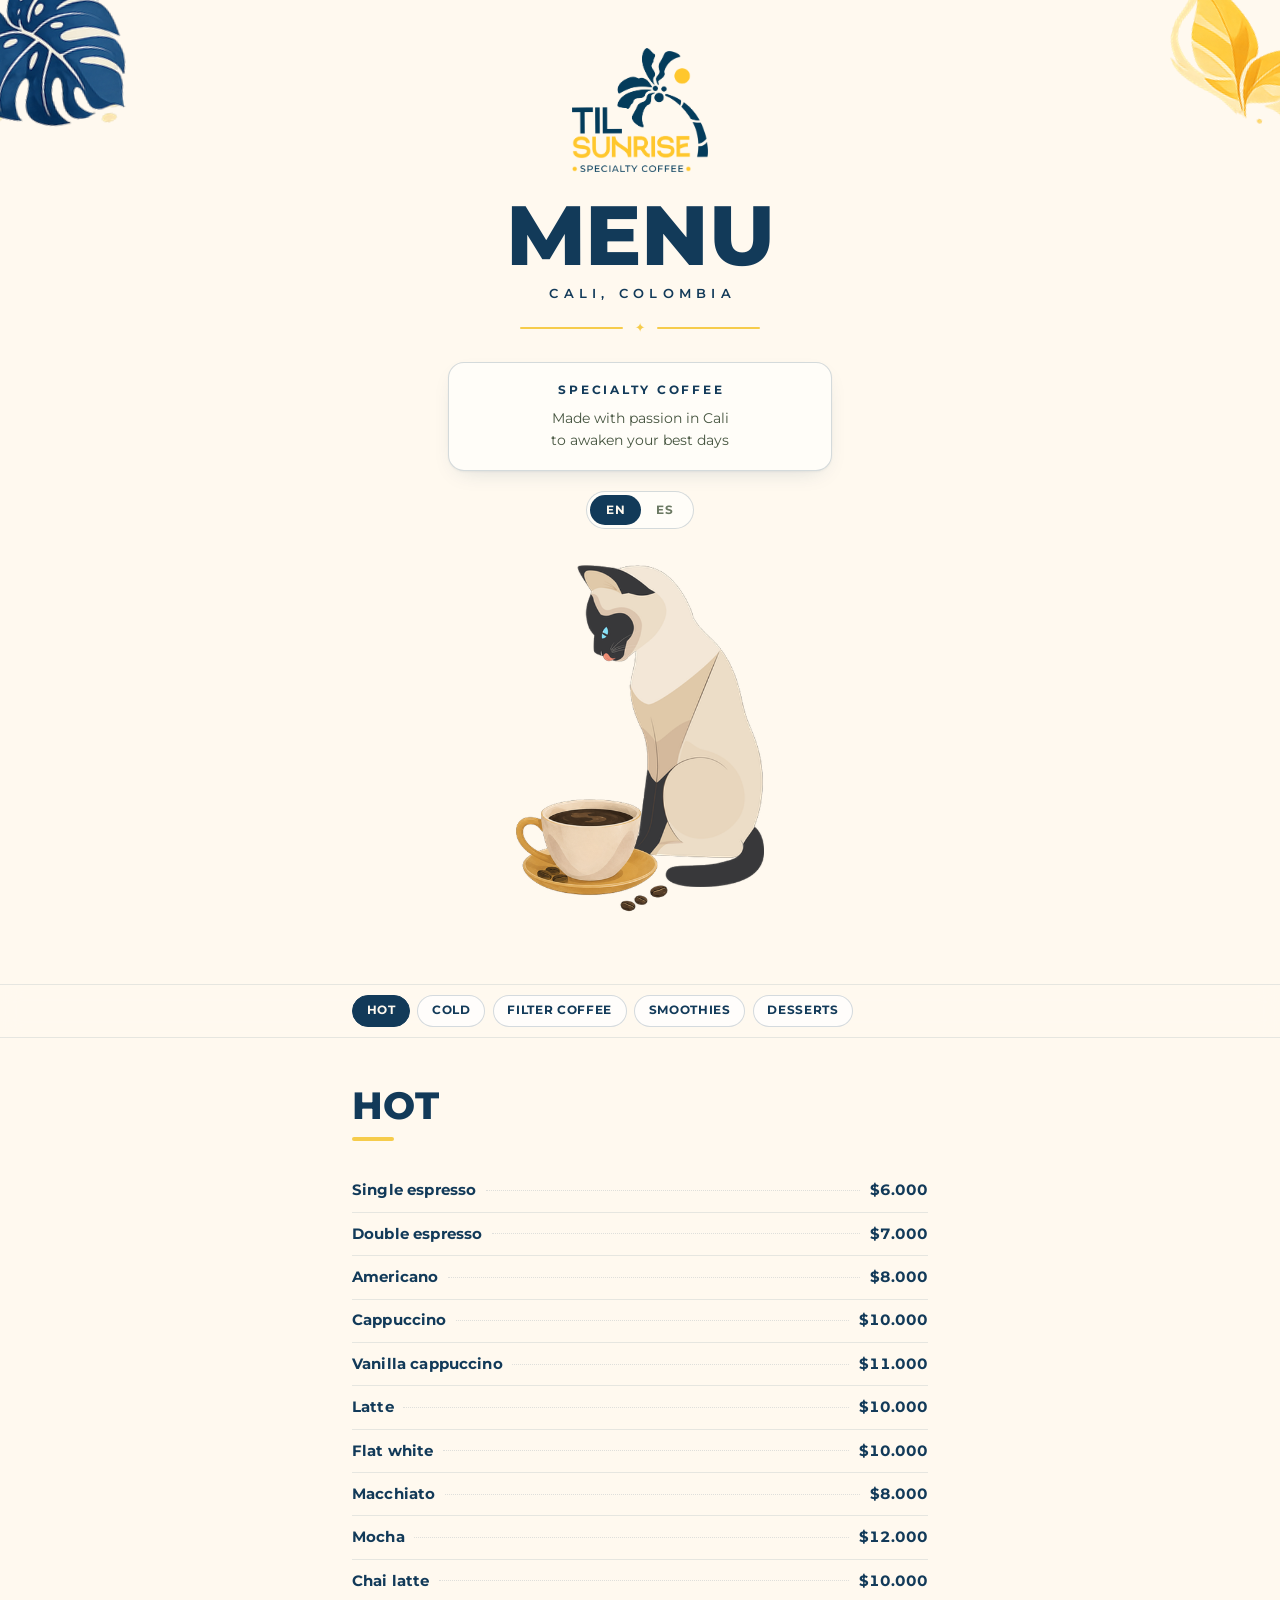
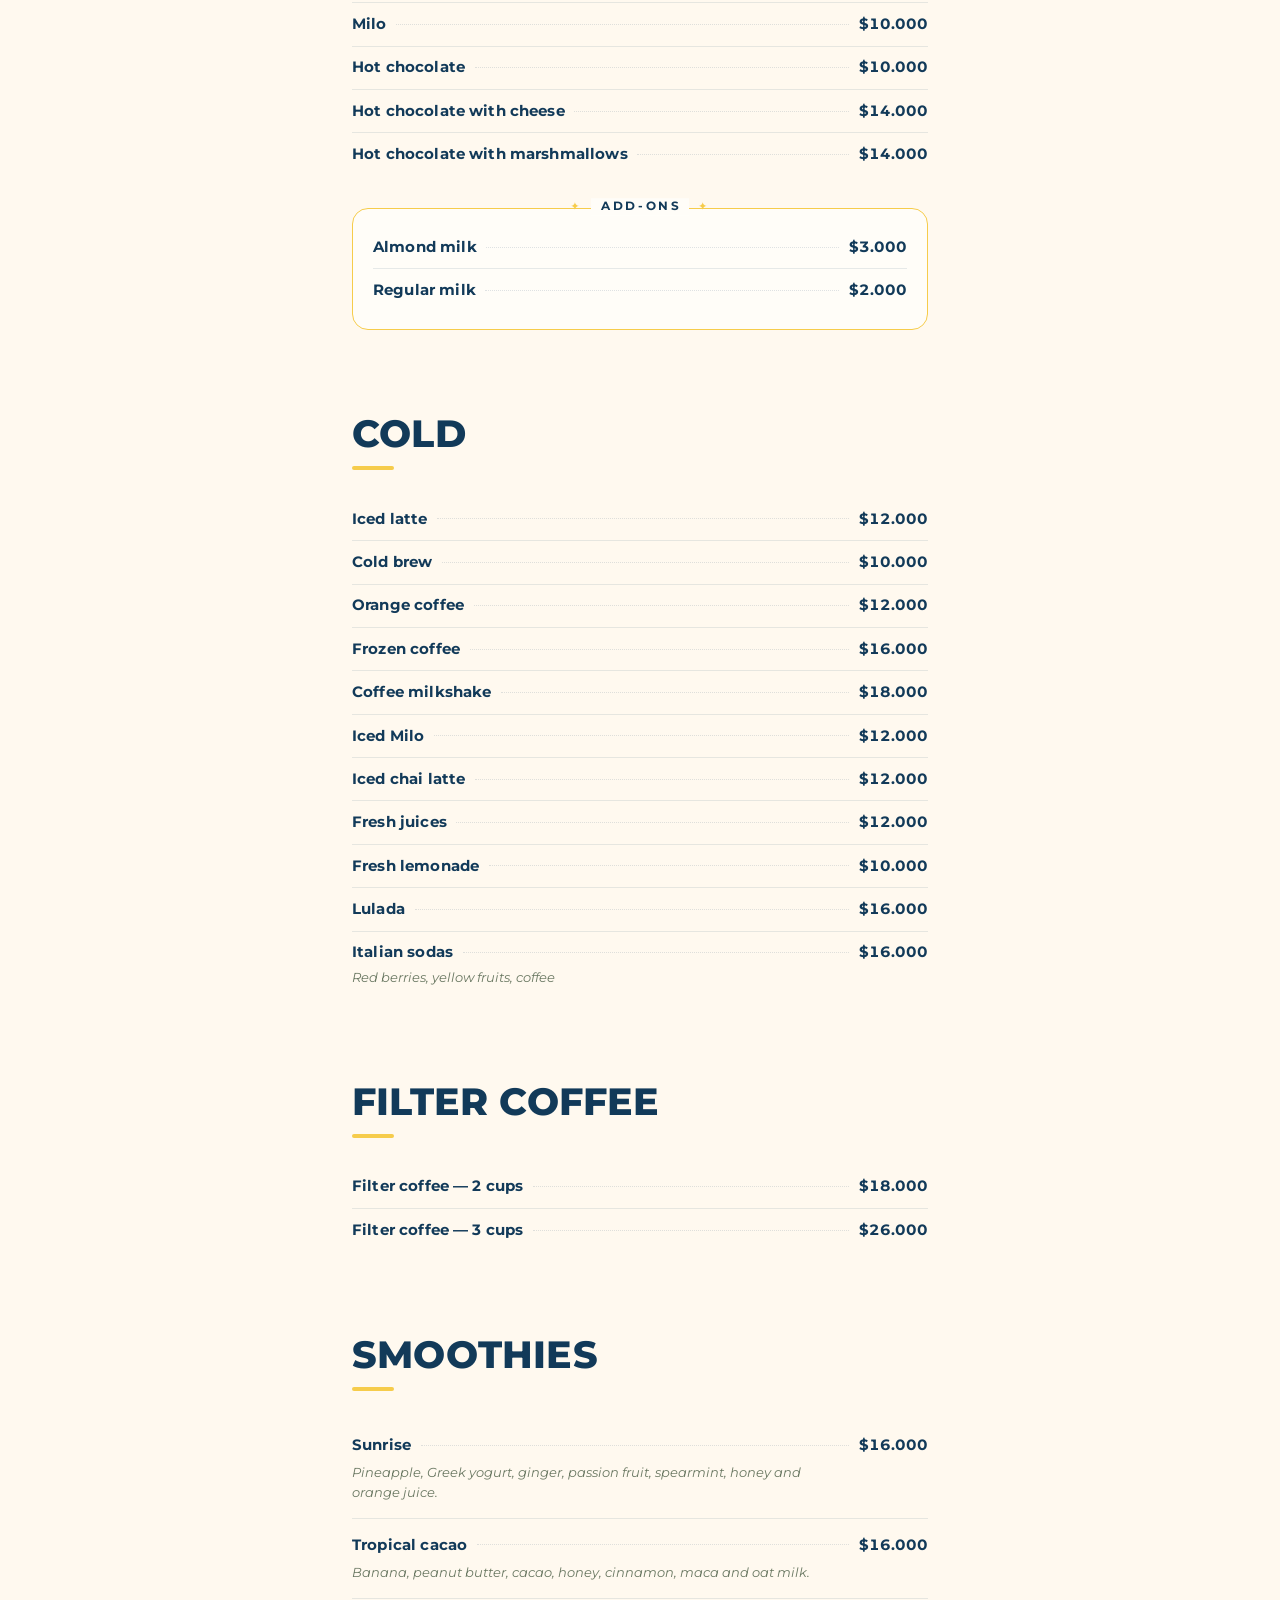
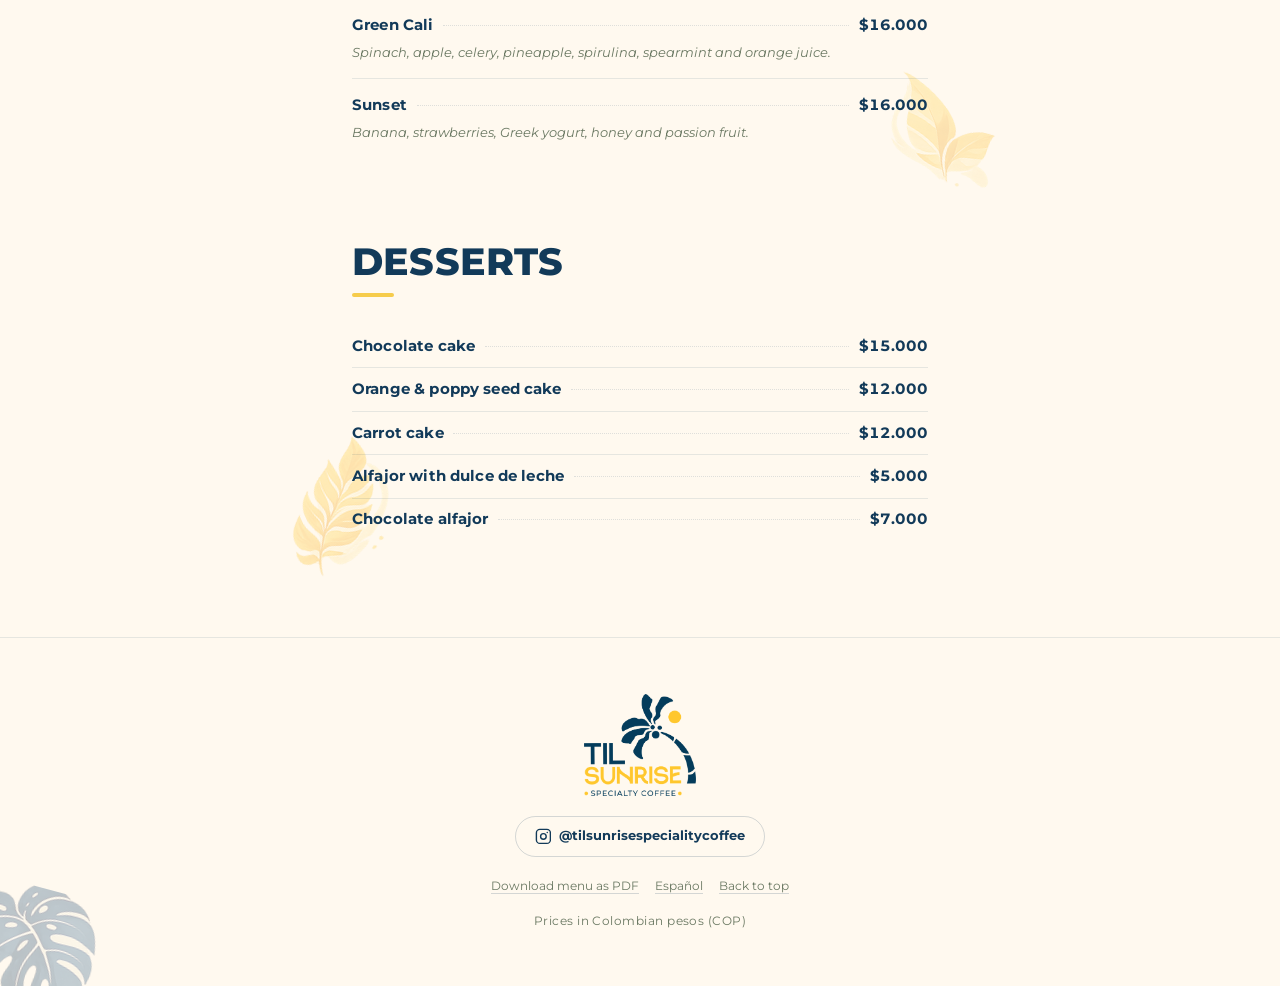
==== commit d1b219f9: "feat: carta actualizada según el PDF nuevo Se reemplaza menu.pdf por la versión nueva (la que descar" ====
--- a/en.html
+++ b/en.html
@@ -4,7 +4,7 @@
 <meta charset="utf-8">
 <meta name="viewport" content="width=device-width, initial-scale=1, viewport-fit=cover">
 <title>Menu | Til Sunrise Specialty Coffee — Cali, Colombia</title>
-<meta name="description" content="Menu for Til Sunrise Specialty Coffee in Cali, Colombia: specialty coffee, cold drinks, smoothies and cakes.">
+<meta name="description" content="Menu for Til Sunrise Specialty Coffee in Cali, Colombia: specialty coffee, cold drinks, smoothies and desserts.">
 <meta name="theme-color" content="#fff9ef" media="(prefers-color-scheme: light)">
 <meta name="theme-color" content="#0b2439" media="(prefers-color-scheme: dark)">
 <meta name="color-scheme" content="light dark">
@@ -17,7 +17,7 @@
 <meta property="og:type" content="website">
 <meta property="og:site_name" content="Til Sunrise Specialty Coffee">
 <meta property="og:title" content="Menu | Til Sunrise Specialty Coffee — Cali, Colombia">
-<meta property="og:description" content="Menu for Til Sunrise Specialty Coffee in Cali, Colombia: specialty coffee, cold drinks, smoothies and cakes.">
+<meta property="og:description" content="Menu for Til Sunrise Specialty Coffee in Cali, Colombia: specialty coffee, cold drinks, smoothies and desserts.">
 <meta property="og:url" content="https://tilsunrisehostel-arch.github.io/menu/en.html">
 <meta property="og:image" content="https://tilsunrisehostel-arch.github.io/menu/assets/og.png">
 <meta property="og:image:width" content="1200">
@@ -31,7 +31,7 @@
 
 <link rel="preload" href="assets/fonts/montserrat-latin.woff2" as="font" type="font/woff2" crossorigin>
 <link rel="stylesheet" href="assets/menu.css">
-<script type="application/ld+json">{"@context":"https://schema.org","@type":"CafeOrCoffeeShop","name":"Til Sunrise Specialty Coffee","servesCuisine":"Coffee","address":{"@type":"PostalAddress","addressLocality":"Cali","addressCountry":"CO"},"sameAs":["https://www.instagram.com/tilsunrisespecialitycoffee/"],"hasMenu":{"@type":"Menu","inLanguage":"en","hasMenuSection":[{"@type":"MenuSection","name":"Hot","hasMenuItem":[{"@type":"MenuItem","name":"Single espresso","offers":{"@type":"Offer","price":"6000","priceCurrency":"COP"}},{"@type":"MenuItem","name":"Double espresso","offers":{"@type":"Offer","price":"7000","priceCurrency":"COP"}},{"@type":"MenuItem","name":"Americano","offers":{"@type":"Offer","price":"8000","priceCurrency":"COP"}},{"@type":"MenuItem","name":"Cappuccino","offers":{"@type":"Offer","price":"10000","priceCurrency":"COP"}},{"@type":"MenuItem","name":"Vanilla cappuccino","offers":{"@type":"Offer","price":"11000","priceCurrency":"COP"}},{"@type":"MenuItem","name":"Latte","offers":{"@type":"Offer","price":"10000","priceCurrency":"COP"}},{"@type":"MenuItem","name":"Flat white","offers":{"@type":"Offer","price":"10000","priceCurrency":"COP"}},{"@type":"MenuItem","name":"Macchiato","offers":{"@type":"Offer","price":"8000","priceCurrency":"COP"}},{"@type":"MenuItem","name":"Mocha","offers":{"@type":"Offer","price":"12000","priceCurrency":"COP"}},{"@type":"MenuItem","name":"Chai latte","offers":{"@type":"Offer","price":"10000","priceCurrency":"COP"}},{"@type":"MenuItem","name":"Milo","offers":{"@type":"Offer","price":"10000","priceCurrency":"COP"}},{"@type":"MenuItem","name":"Hot chocolate","offers":{"@type":"Offer","price":"10000","priceCurrency":"COP"}},{"@type":"MenuItem","name":"Hot chocolate with cheese","offers":{"@type":"Offer","price":"14000","priceCurrency":"COP"}},{"@type":"MenuItem","name":"Hot chocolate with marshmallows","offers":{"@type":"Offer","price":"14000","priceCurrency":"COP"}}]},{"@type":"MenuSection","name":"Cold","hasMenuItem":[{"@type":"MenuItem","name":"Iced latte","offers":{"@type":"Offer","price":"12000","priceCurrency":"COP"}},{"@type":"MenuItem","name":"Cold brew","description":"Add lemon juice $2.000","offers":{"@type":"Offer","price":"12000","priceCurrency":"COP"}},{"@type":"MenuItem","name":"Frozen coffee","offers":{"@type":"Offer","price":"16000","priceCurrency":"COP"}},{"@type":"MenuItem","name":"Coffee milkshake","offers":{"@type":"Offer","price":"18000","priceCurrency":"COP"}},{"@type":"MenuItem","name":"Iced Milo","offers":{"@type":"Offer","price":"12000","priceCurrency":"COP"}},{"@type":"MenuItem","name":"Iced chai latte","offers":{"@type":"Offer","price":"12000","priceCurrency":"COP"}},{"@type":"MenuItem","name":"Fresh juices","offers":{"@type":"Offer","price":"12000","priceCurrency":"COP"}},{"@type":"MenuItem","name":"Fresh lemonade","offers":{"@type":"Offer","price":"10000","priceCurrency":"COP"}},{"@type":"MenuItem","name":"Italian sodas","description":"Red berries, yellow fruits, coffee","offers":{"@type":"Offer","price":"16000","priceCurrency":"COP"}}]},{"@type":"MenuSection","name":"Filter coffee","hasMenuItem":[{"@type":"MenuItem","name":"Filter coffee — 2 cups","offers":{"@type":"Offer","price":"18000","priceCurrency":"COP"}},{"@type":"MenuItem","name":"Filter coffee — 3 cups","offers":{"@type":"Offer","price":"26000","priceCurrency":"COP"}}]},{"@type":"MenuSection","name":"Smoothies","hasMenuItem":[{"@type":"MenuItem","name":"Sunrise","description":"Pineapple, Greek yogurt, ginger, passion fruit, spearmint, honey and orange juice.","offers":{"@type":"Offer","price":"16000","priceCurrency":"COP"}},{"@type":"MenuItem","name":"Tropical cacao","description":"Banana, peanut butter, cacao, honey, cinnamon, maca and oat milk.","offers":{"@type":"Offer","price":"16000","priceCurrency":"COP"}},{"@type":"MenuItem","name":"Green Cali","description":"Spinach, apple, celery, pineapple, spirulina, spearmint and orange juice.","offers":{"@type":"Offer","price":"16000","priceCurrency":"COP"}},{"@type":"MenuItem","name":"Sunset","description":"Banana, strawberries, Greek yogurt, honey and passion fruit.","offers":{"@type":"Offer","price":"16000","priceCurrency":"COP"}}]},{"@type":"MenuSection","name":"Cakes & sweets","hasMenuItem":[{"@type":"MenuItem","name":"Chocolate cake","offers":{"@type":"Offer","price":"15000","priceCurrency":"COP"}},{"@type":"MenuItem","name":"Orange & poppy seed cake","offers":{"@type":"Offer","price":"12000","priceCurrency":"COP"}},{"@type":"MenuItem","name":"Carrot cake","offers":{"@type":"Offer","price":"12000","priceCurrency":"COP"}},{"@type":"MenuItem","name":"Alfajores","offers":{"@type":"Offer","price":"5000","priceCurrency":"COP"}},{"@type":"MenuItem","name":"Chocolate alfajores","offers":{"@type":"Offer","price":"7000","priceCurrency":"COP"}}]}]}}</script>
+<script type="application/ld+json">{"@context":"https://schema.org","@type":"CafeOrCoffeeShop","name":"Til Sunrise Specialty Coffee","servesCuisine":"Coffee","address":{"@type":"PostalAddress","addressLocality":"Cali","addressCountry":"CO"},"sameAs":["https://www.instagram.com/tilsunrisespecialitycoffee/"],"hasMenu":{"@type":"Menu","inLanguage":"en","hasMenuSection":[{"@type":"MenuSection","name":"Hot","hasMenuItem":[{"@type":"MenuItem","name":"Single espresso","offers":{"@type":"Offer","price":"6000","priceCurrency":"COP"}},{"@type":"MenuItem","name":"Double espresso","offers":{"@type":"Offer","price":"7000","priceCurrency":"COP"}},{"@type":"MenuItem","name":"Americano","offers":{"@type":"Offer","price":"8000","priceCurrency":"COP"}},{"@type":"MenuItem","name":"Cappuccino","offers":{"@type":"Offer","price":"10000","priceCurrency":"COP"}},{"@type":"MenuItem","name":"Vanilla cappuccino","offers":{"@type":"Offer","price":"11000","priceCurrency":"COP"}},{"@type":"MenuItem","name":"Latte","offers":{"@type":"Offer","price":"10000","priceCurrency":"COP"}},{"@type":"MenuItem","name":"Flat white","offers":{"@type":"Offer","price":"10000","priceCurrency":"COP"}},{"@type":"MenuItem","name":"Macchiato","offers":{"@type":"Offer","price":"8000","priceCurrency":"COP"}},{"@type":"MenuItem","name":"Mocha","offers":{"@type":"Offer","price":"12000","priceCurrency":"COP"}},{"@type":"MenuItem","name":"Chai latte","offers":{"@type":"Offer","price":"10000","priceCurrency":"COP"}},{"@type":"MenuItem","name":"Milo","offers":{"@type":"Offer","price":"10000","priceCurrency":"COP"}},{"@type":"MenuItem","name":"Hot chocolate","offers":{"@type":"Offer","price":"10000","priceCurrency":"COP"}},{"@type":"MenuItem","name":"Hot chocolate with cheese","offers":{"@type":"Offer","price":"14000","priceCurrency":"COP"}},{"@type":"MenuItem","name":"Hot chocolate with marshmallows","offers":{"@type":"Offer","price":"14000","priceCurrency":"COP"}}]},{"@type":"MenuSection","name":"Cold","hasMenuItem":[{"@type":"MenuItem","name":"Iced latte","offers":{"@type":"Offer","price":"12000","priceCurrency":"COP"}},{"@type":"MenuItem","name":"Cold brew","offers":{"@type":"Offer","price":"10000","priceCurrency":"COP"}},{"@type":"MenuItem","name":"Orange coffee","offers":{"@type":"Offer","price":"12000","priceCurrency":"COP"}},{"@type":"MenuItem","name":"Frozen coffee","offers":{"@type":"Offer","price":"16000","priceCurrency":"COP"}},{"@type":"MenuItem","name":"Coffee milkshake","offers":{"@type":"Offer","price":"18000","priceCurrency":"COP"}},{"@type":"MenuItem","name":"Iced Milo","offers":{"@type":"Offer","price":"12000","priceCurrency":"COP"}},{"@type":"MenuItem","name":"Iced chai latte","offers":{"@type":"Offer","price":"12000","priceCurrency":"COP"}},{"@type":"MenuItem","name":"Fresh juices","offers":{"@type":"Offer","price":"12000","priceCurrency":"COP"}},{"@type":"MenuItem","name":"Fresh lemonade","offers":{"@type":"Offer","price":"10000","priceCurrency":"COP"}},{"@type":"MenuItem","name":"Lulada","offers":{"@type":"Offer","price":"16000","priceCurrency":"COP"}},{"@type":"MenuItem","name":"Italian sodas","description":"Red berries, yellow fruits, coffee","offers":{"@type":"Offer","price":"16000","priceCurrency":"COP"}}]},{"@type":"MenuSection","name":"Filter coffee","hasMenuItem":[{"@type":"MenuItem","name":"Filter coffee — 2 cups","offers":{"@type":"Offer","price":"18000","priceCurrency":"COP"}},{"@type":"MenuItem","name":"Filter coffee — 3 cups","offers":{"@type":"Offer","price":"26000","priceCurrency":"COP"}}]},{"@type":"MenuSection","name":"Smoothies","hasMenuItem":[{"@type":"MenuItem","name":"Sunrise","description":"Pineapple, Greek yogurt, ginger, passion fruit, spearmint, honey and orange juice.","offers":{"@type":"Offer","price":"16000","priceCurrency":"COP"}},{"@type":"MenuItem","name":"Tropical cacao","description":"Banana, peanut butter, cacao, honey, cinnamon, maca and oat milk.","offers":{"@type":"Offer","price":"16000","priceCurrency":"COP"}},{"@type":"MenuItem","name":"Green Cali","description":"Spinach, apple, celery, pineapple, spirulina, spearmint and orange juice.","offers":{"@type":"Offer","price":"16000","priceCurrency":"COP"}},{"@type":"MenuItem","name":"Sunset","description":"Banana, strawberries, Greek yogurt, honey and passion fruit.","offers":{"@type":"Offer","price":"16000","priceCurrency":"COP"}}]},{"@type":"MenuSection","name":"Desserts","hasMenuItem":[{"@type":"MenuItem","name":"Chocolate cake","offers":{"@type":"Offer","price":"15000","priceCurrency":"COP"}},{"@type":"MenuItem","name":"Orange & poppy seed cake","offers":{"@type":"Offer","price":"12000","priceCurrency":"COP"}},{"@type":"MenuItem","name":"Carrot cake","offers":{"@type":"Offer","price":"12000","priceCurrency":"COP"}},{"@type":"MenuItem","name":"Alfajor with dulce de leche","offers":{"@type":"Offer","price":"5000","priceCurrency":"COP"}},{"@type":"MenuItem","name":"Chocolate alfajor","offers":{"@type":"Offer","price":"7000","priceCurrency":"COP"}}]}]}}</script>
 </head>
 <body>
 <a class="skip" href="#menu">Skip to menu</a>
@@ -77,7 +77,7 @@
             <a href="#frios">Cold</a>
             <a href="#filtrados">Filter coffee</a>
             <a href="#smoothies">Smoothies</a>
-            <a href="#tortas">Cakes &amp; sweets</a>
+            <a href="#postres">Desserts</a>
     </div>
   </div>
 </nav>
@@ -226,9 +226,15 @@
           <p class="item__row">
             <span class="item__name">Cold brew</span>
             <span class="item__leader" aria-hidden="true"></span>
-            <span class="item__price">$12.000</span>
-          </p>
-          <p class="item__desc">Add lemon juice $2.000</p>
+            <span class="item__price">$10.000</span>
+          </p>
+        </li>
+        <li class="item">
+          <p class="item__row">
+            <span class="item__name">Orange coffee</span>
+            <span class="item__leader" aria-hidden="true"></span>
+            <span class="item__price">$12.000</span>
+          </p>
         </li>
         <li class="item">
           <p class="item__row">
@@ -270,6 +276,13 @@
             <span class="item__name">Fresh lemonade</span>
             <span class="item__leader" aria-hidden="true"></span>
             <span class="item__price">$10.000</span>
+          </p>
+        </li>
+        <li class="item">
+          <p class="item__row">
+            <span class="item__name">Lulada</span>
+            <span class="item__leader" aria-hidden="true"></span>
+            <span class="item__price">$16.000</span>
           </p>
         </li>
         <li class="item">
@@ -346,10 +359,10 @@
         </ul>
       </section>
 
-      <section class="section" id="tortas" aria-labelledby="tortas-title">
+      <section class="section" id="postres" aria-labelledby="postres-title">
         <img class="art section__art section__art--leaf" src="assets/leaf-gold.png" alt="" aria-hidden="true" loading="lazy" decoding="async">
         <div class="section__head">
-          <h2 class="section__title" id="tortas-title">Cakes &amp; sweets</h2>
+          <h2 class="section__title" id="postres-title">Desserts</h2>
         </div>
         <ul class="items">
         <li class="item">
@@ -375,14 +388,14 @@
         </li>
         <li class="item">
           <p class="item__row">
-            <span class="item__name">Alfajores</span>
+            <span class="item__name">Alfajor with dulce de leche</span>
             <span class="item__leader" aria-hidden="true"></span>
             <span class="item__price">$5.000</span>
           </p>
         </li>
         <li class="item">
           <p class="item__row">
-            <span class="item__name">Chocolate alfajores</span>
+            <span class="item__name">Chocolate alfajor</span>
             <span class="item__leader" aria-hidden="true"></span>
             <span class="item__price">$7.000</span>
           </p>
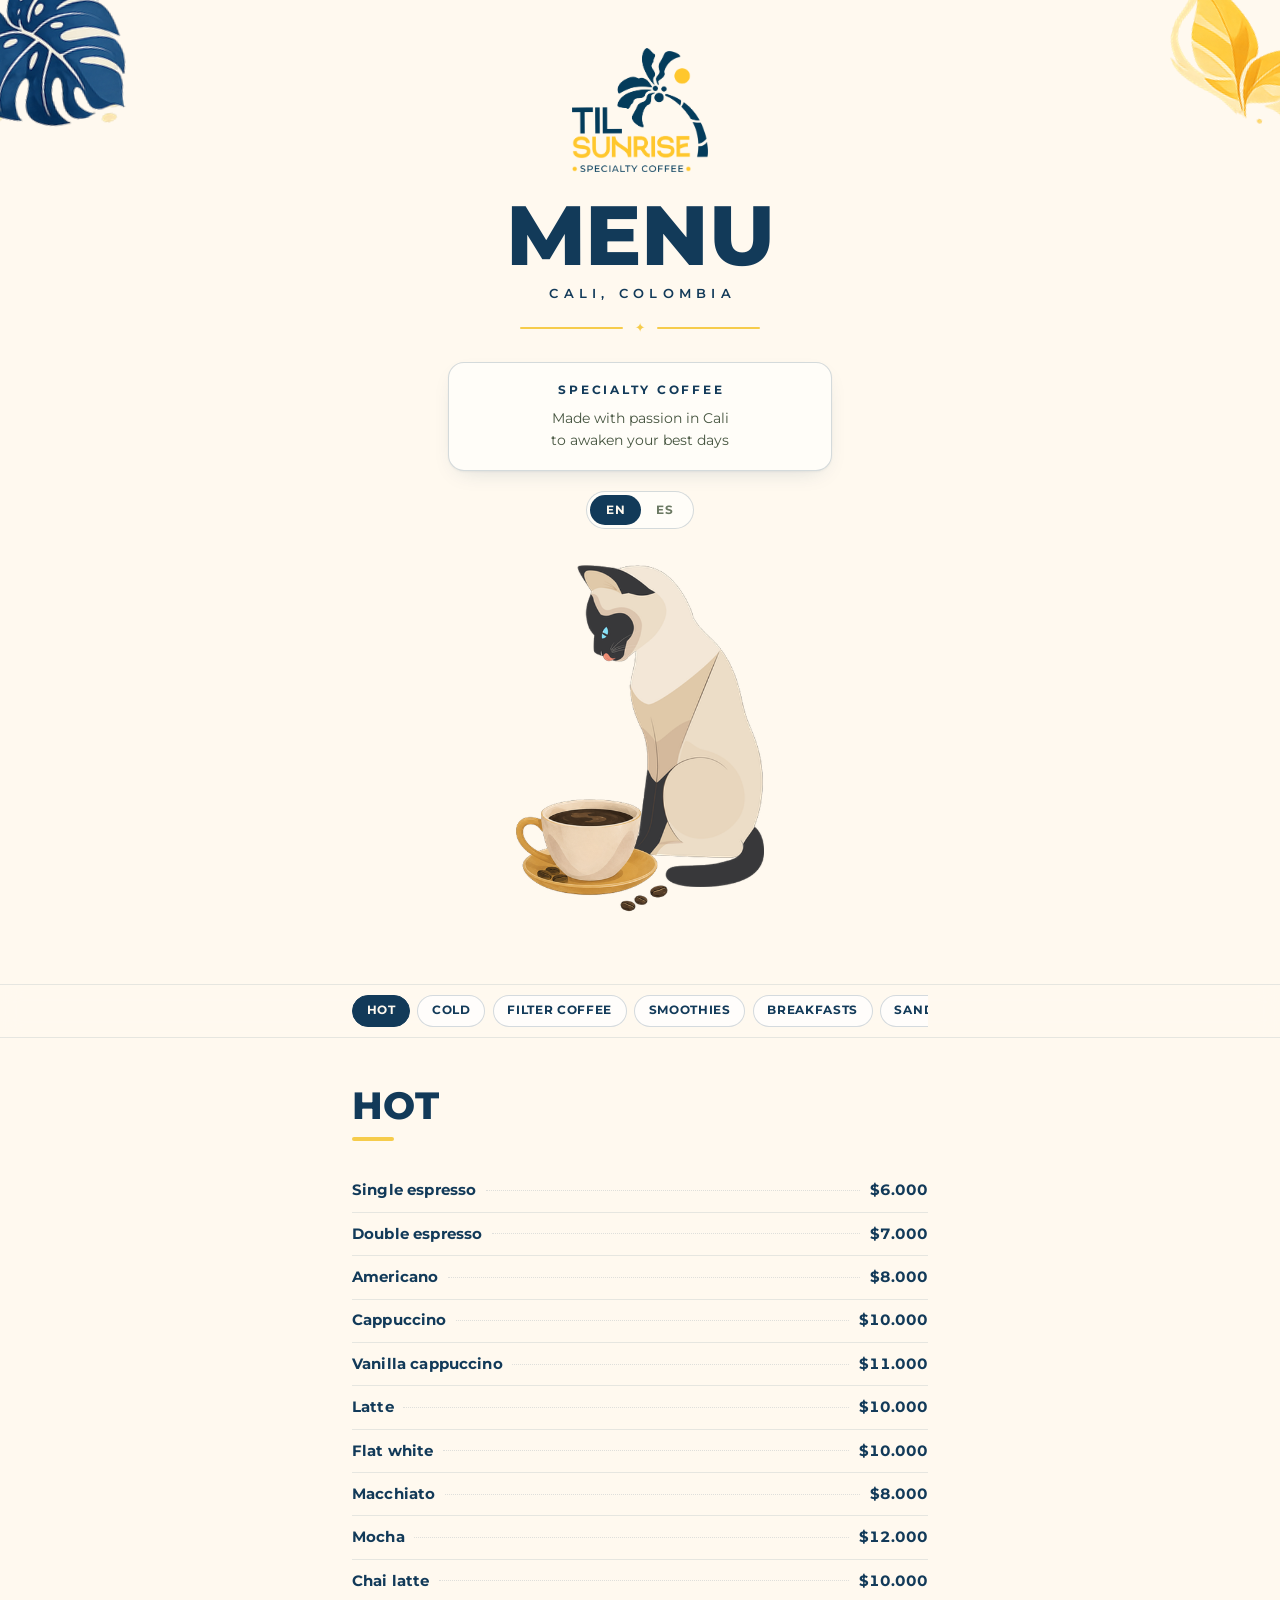
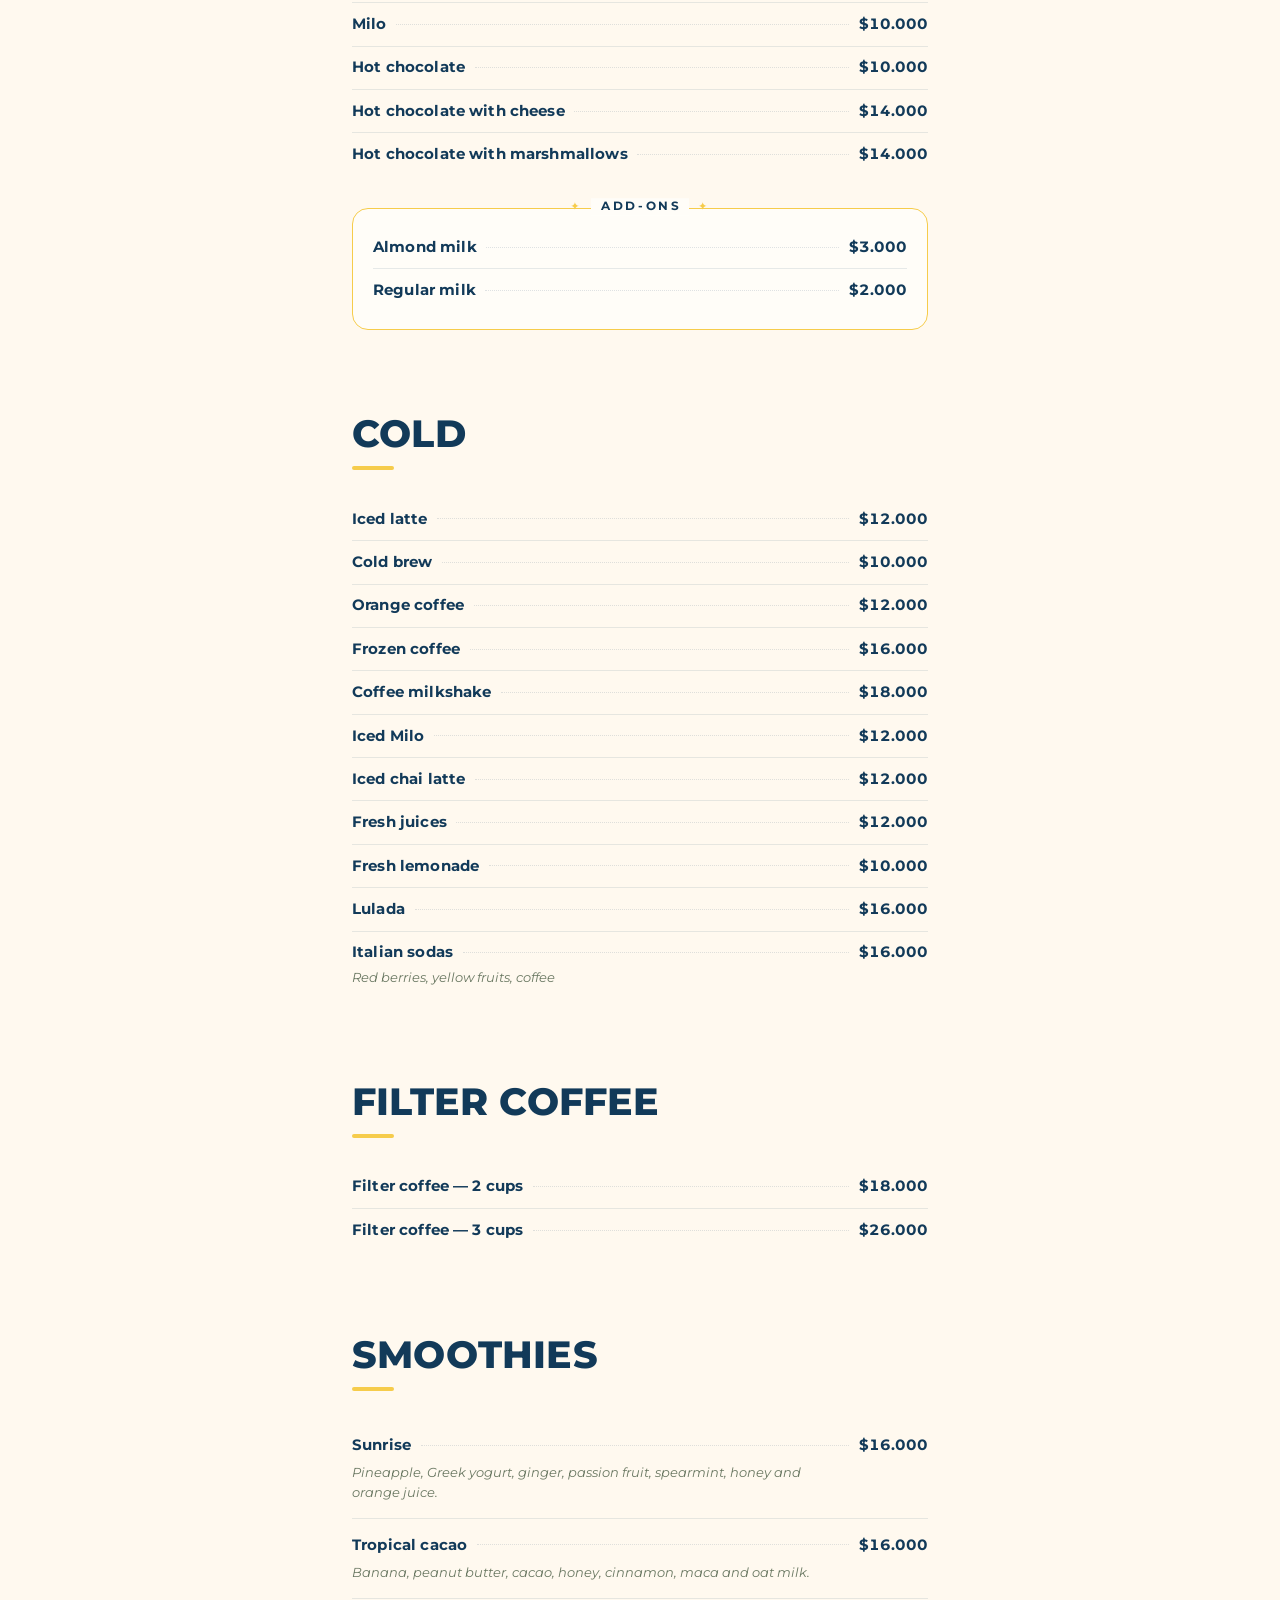
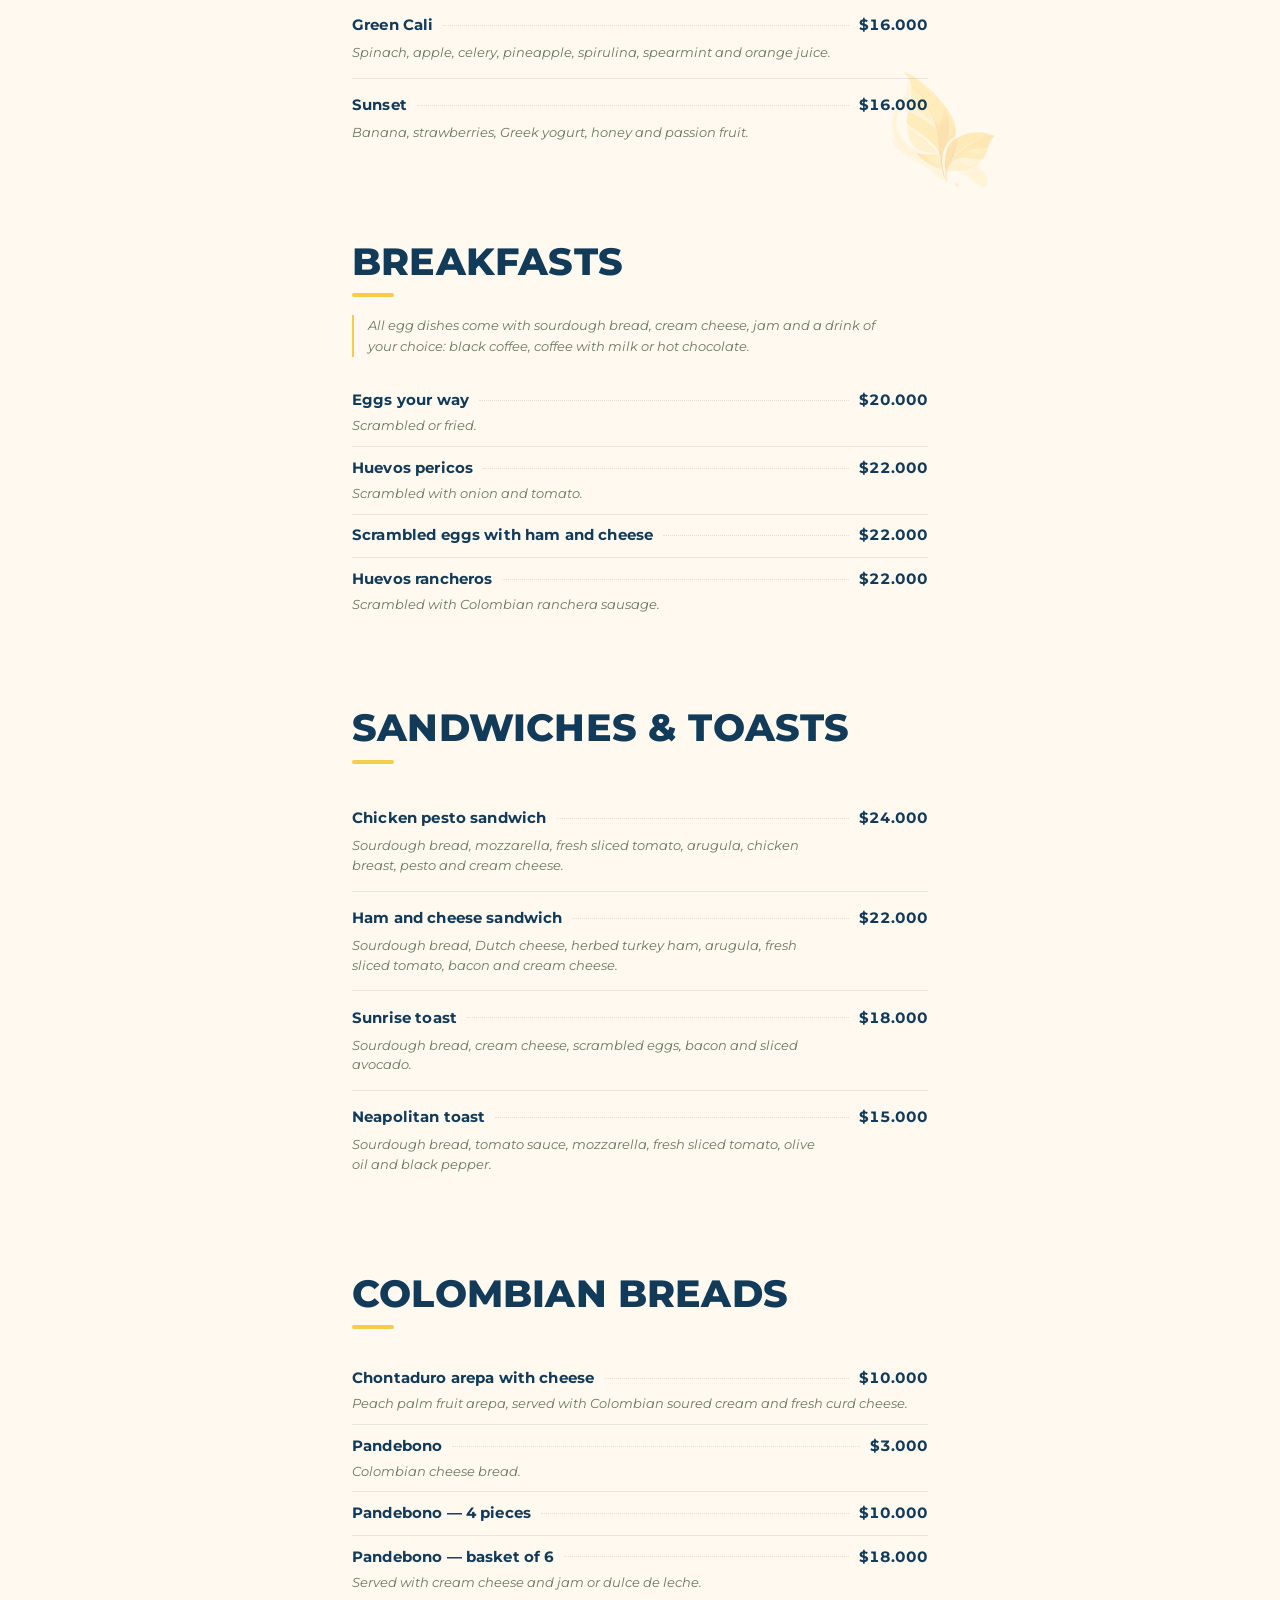
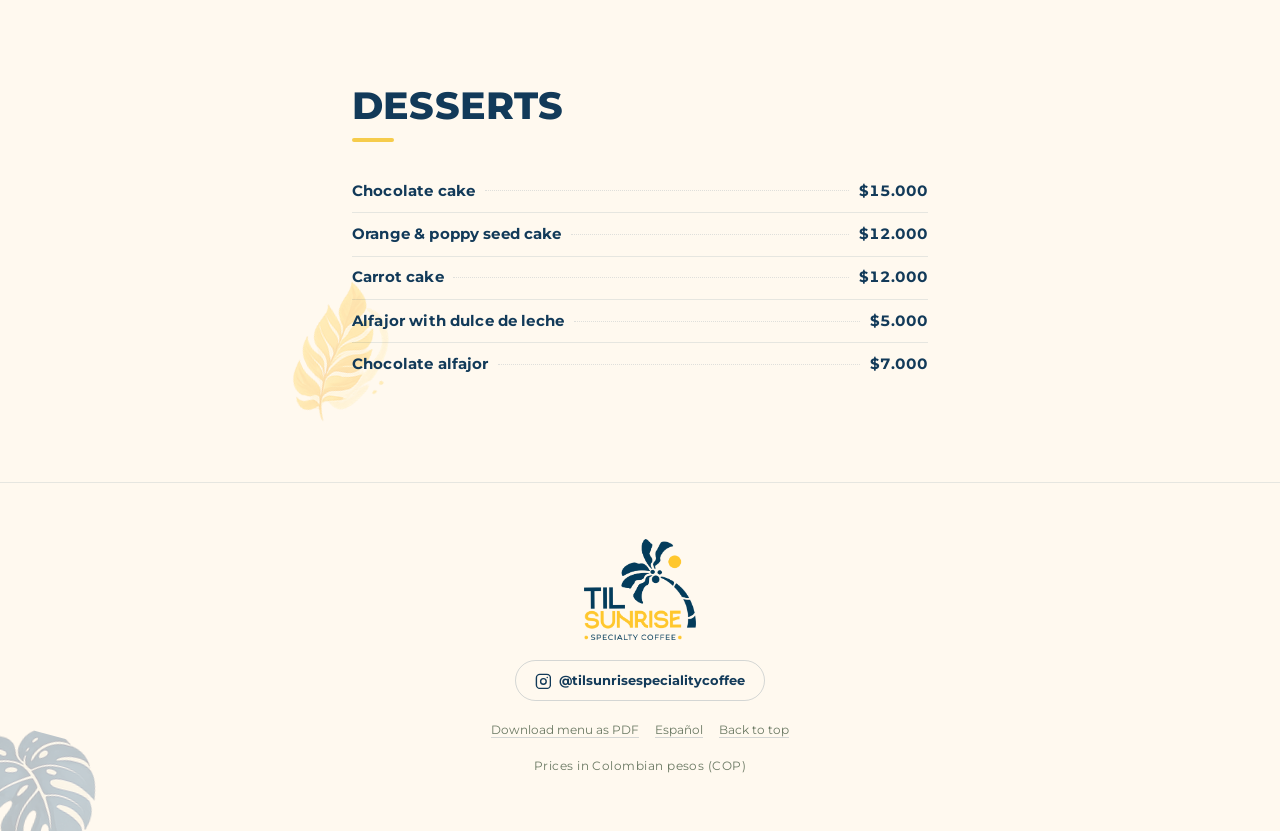
==== commit 946e5e48: "feat: desayunos, sándwiches y tostadas, y amasijos Doce platos nuevos que envió la dueña, en las tre" ====
--- a/en.html
+++ b/en.html
@@ -4,7 +4,7 @@
 <meta charset="utf-8">
 <meta name="viewport" content="width=device-width, initial-scale=1, viewport-fit=cover">
 <title>Menu | Til Sunrise Specialty Coffee — Cali, Colombia</title>
-<meta name="description" content="Menu for Til Sunrise Specialty Coffee in Cali, Colombia: specialty coffee, cold drinks, smoothies and desserts.">
+<meta name="description" content="Menu for Til Sunrise Specialty Coffee in Cali, Colombia: specialty coffee, breakfasts, sandwiches, smoothies and desserts.">
 <meta name="theme-color" content="#fff9ef" media="(prefers-color-scheme: light)">
 <meta name="theme-color" content="#0b2439" media="(prefers-color-scheme: dark)">
 <meta name="color-scheme" content="light dark">
@@ -17,7 +17,7 @@
 <meta property="og:type" content="website">
 <meta property="og:site_name" content="Til Sunrise Specialty Coffee">
 <meta property="og:title" content="Menu | Til Sunrise Specialty Coffee — Cali, Colombia">
-<meta property="og:description" content="Menu for Til Sunrise Specialty Coffee in Cali, Colombia: specialty coffee, cold drinks, smoothies and desserts.">
+<meta property="og:description" content="Menu for Til Sunrise Specialty Coffee in Cali, Colombia: specialty coffee, breakfasts, sandwiches, smoothies and desserts.">
 <meta property="og:url" content="https://tilsunrisehostel-arch.github.io/menu/en.html">
 <meta property="og:image" content="https://tilsunrisehostel-arch.github.io/menu/assets/og.png">
 <meta property="og:image:width" content="1200">
@@ -31,7 +31,7 @@
 
 <link rel="preload" href="assets/fonts/montserrat-latin.woff2" as="font" type="font/woff2" crossorigin>
 <link rel="stylesheet" href="assets/menu.css">
-<script type="application/ld+json">{"@context":"https://schema.org","@type":"CafeOrCoffeeShop","name":"Til Sunrise Specialty Coffee","servesCuisine":"Coffee","address":{"@type":"PostalAddress","addressLocality":"Cali","addressCountry":"CO"},"sameAs":["https://www.instagram.com/tilsunrisespecialitycoffee/"],"hasMenu":{"@type":"Menu","inLanguage":"en","hasMenuSection":[{"@type":"MenuSection","name":"Hot","hasMenuItem":[{"@type":"MenuItem","name":"Single espresso","offers":{"@type":"Offer","price":"6000","priceCurrency":"COP"}},{"@type":"MenuItem","name":"Double espresso","offers":{"@type":"Offer","price":"7000","priceCurrency":"COP"}},{"@type":"MenuItem","name":"Americano","offers":{"@type":"Offer","price":"8000","priceCurrency":"COP"}},{"@type":"MenuItem","name":"Cappuccino","offers":{"@type":"Offer","price":"10000","priceCurrency":"COP"}},{"@type":"MenuItem","name":"Vanilla cappuccino","offers":{"@type":"Offer","price":"11000","priceCurrency":"COP"}},{"@type":"MenuItem","name":"Latte","offers":{"@type":"Offer","price":"10000","priceCurrency":"COP"}},{"@type":"MenuItem","name":"Flat white","offers":{"@type":"Offer","price":"10000","priceCurrency":"COP"}},{"@type":"MenuItem","name":"Macchiato","offers":{"@type":"Offer","price":"8000","priceCurrency":"COP"}},{"@type":"MenuItem","name":"Mocha","offers":{"@type":"Offer","price":"12000","priceCurrency":"COP"}},{"@type":"MenuItem","name":"Chai latte","offers":{"@type":"Offer","price":"10000","priceCurrency":"COP"}},{"@type":"MenuItem","name":"Milo","offers":{"@type":"Offer","price":"10000","priceCurrency":"COP"}},{"@type":"MenuItem","name":"Hot chocolate","offers":{"@type":"Offer","price":"10000","priceCurrency":"COP"}},{"@type":"MenuItem","name":"Hot chocolate with cheese","offers":{"@type":"Offer","price":"14000","priceCurrency":"COP"}},{"@type":"MenuItem","name":"Hot chocolate with marshmallows","offers":{"@type":"Offer","price":"14000","priceCurrency":"COP"}}]},{"@type":"MenuSection","name":"Cold","hasMenuItem":[{"@type":"MenuItem","name":"Iced latte","offers":{"@type":"Offer","price":"12000","priceCurrency":"COP"}},{"@type":"MenuItem","name":"Cold brew","offers":{"@type":"Offer","price":"10000","priceCurrency":"COP"}},{"@type":"MenuItem","name":"Orange coffee","offers":{"@type":"Offer","price":"12000","priceCurrency":"COP"}},{"@type":"MenuItem","name":"Frozen coffee","offers":{"@type":"Offer","price":"16000","priceCurrency":"COP"}},{"@type":"MenuItem","name":"Coffee milkshake","offers":{"@type":"Offer","price":"18000","priceCurrency":"COP"}},{"@type":"MenuItem","name":"Iced Milo","offers":{"@type":"Offer","price":"12000","priceCurrency":"COP"}},{"@type":"MenuItem","name":"Iced chai latte","offers":{"@type":"Offer","price":"12000","priceCurrency":"COP"}},{"@type":"MenuItem","name":"Fresh juices","offers":{"@type":"Offer","price":"12000","priceCurrency":"COP"}},{"@type":"MenuItem","name":"Fresh lemonade","offers":{"@type":"Offer","price":"10000","priceCurrency":"COP"}},{"@type":"MenuItem","name":"Lulada","offers":{"@type":"Offer","price":"16000","priceCurrency":"COP"}},{"@type":"MenuItem","name":"Italian sodas","description":"Red berries, yellow fruits, coffee","offers":{"@type":"Offer","price":"16000","priceCurrency":"COP"}}]},{"@type":"MenuSection","name":"Filter coffee","hasMenuItem":[{"@type":"MenuItem","name":"Filter coffee — 2 cups","offers":{"@type":"Offer","price":"18000","priceCurrency":"COP"}},{"@type":"MenuItem","name":"Filter coffee — 3 cups","offers":{"@type":"Offer","price":"26000","priceCurrency":"COP"}}]},{"@type":"MenuSection","name":"Smoothies","hasMenuItem":[{"@type":"MenuItem","name":"Sunrise","description":"Pineapple, Greek yogurt, ginger, passion fruit, spearmint, honey and orange juice.","offers":{"@type":"Offer","price":"16000","priceCurrency":"COP"}},{"@type":"MenuItem","name":"Tropical cacao","description":"Banana, peanut butter, cacao, honey, cinnamon, maca and oat milk.","offers":{"@type":"Offer","price":"16000","priceCurrency":"COP"}},{"@type":"MenuItem","name":"Green Cali","description":"Spinach, apple, celery, pineapple, spirulina, spearmint and orange juice.","offers":{"@type":"Offer","price":"16000","priceCurrency":"COP"}},{"@type":"MenuItem","name":"Sunset","description":"Banana, strawberries, Greek yogurt, honey and passion fruit.","offers":{"@type":"Offer","price":"16000","priceCurrency":"COP"}}]},{"@type":"MenuSection","name":"Desserts","hasMenuItem":[{"@type":"MenuItem","name":"Chocolate cake","offers":{"@type":"Offer","price":"15000","priceCurrency":"COP"}},{"@type":"MenuItem","name":"Orange & poppy seed cake","offers":{"@type":"Offer","price":"12000","priceCurrency":"COP"}},{"@type":"MenuItem","name":"Carrot cake","offers":{"@type":"Offer","price":"12000","priceCurrency":"COP"}},{"@type":"MenuItem","name":"Alfajor with dulce de leche","offers":{"@type":"Offer","price":"5000","priceCurrency":"COP"}},{"@type":"MenuItem","name":"Chocolate alfajor","offers":{"@type":"Offer","price":"7000","priceCurrency":"COP"}}]}]}}</script>
+<script type="application/ld+json">{"@context":"https://schema.org","@type":"CafeOrCoffeeShop","name":"Til Sunrise Specialty Coffee","servesCuisine":"Coffee","address":{"@type":"PostalAddress","addressLocality":"Cali","addressCountry":"CO"},"sameAs":["https://www.instagram.com/tilsunrisespecialitycoffee/"],"hasMenu":{"@type":"Menu","inLanguage":"en","hasMenuSection":[{"@type":"MenuSection","name":"Hot","hasMenuItem":[{"@type":"MenuItem","name":"Single espresso","offers":{"@type":"Offer","price":"6000","priceCurrency":"COP"}},{"@type":"MenuItem","name":"Double espresso","offers":{"@type":"Offer","price":"7000","priceCurrency":"COP"}},{"@type":"MenuItem","name":"Americano","offers":{"@type":"Offer","price":"8000","priceCurrency":"COP"}},{"@type":"MenuItem","name":"Cappuccino","offers":{"@type":"Offer","price":"10000","priceCurrency":"COP"}},{"@type":"MenuItem","name":"Vanilla cappuccino","offers":{"@type":"Offer","price":"11000","priceCurrency":"COP"}},{"@type":"MenuItem","name":"Latte","offers":{"@type":"Offer","price":"10000","priceCurrency":"COP"}},{"@type":"MenuItem","name":"Flat white","offers":{"@type":"Offer","price":"10000","priceCurrency":"COP"}},{"@type":"MenuItem","name":"Macchiato","offers":{"@type":"Offer","price":"8000","priceCurrency":"COP"}},{"@type":"MenuItem","name":"Mocha","offers":{"@type":"Offer","price":"12000","priceCurrency":"COP"}},{"@type":"MenuItem","name":"Chai latte","offers":{"@type":"Offer","price":"10000","priceCurrency":"COP"}},{"@type":"MenuItem","name":"Milo","offers":{"@type":"Offer","price":"10000","priceCurrency":"COP"}},{"@type":"MenuItem","name":"Hot chocolate","offers":{"@type":"Offer","price":"10000","priceCurrency":"COP"}},{"@type":"MenuItem","name":"Hot chocolate with cheese","offers":{"@type":"Offer","price":"14000","priceCurrency":"COP"}},{"@type":"MenuItem","name":"Hot chocolate with marshmallows","offers":{"@type":"Offer","price":"14000","priceCurrency":"COP"}}]},{"@type":"MenuSection","name":"Cold","hasMenuItem":[{"@type":"MenuItem","name":"Iced latte","offers":{"@type":"Offer","price":"12000","priceCurrency":"COP"}},{"@type":"MenuItem","name":"Cold brew","offers":{"@type":"Offer","price":"10000","priceCurrency":"COP"}},{"@type":"MenuItem","name":"Orange coffee","offers":{"@type":"Offer","price":"12000","priceCurrency":"COP"}},{"@type":"MenuItem","name":"Frozen coffee","offers":{"@type":"Offer","price":"16000","priceCurrency":"COP"}},{"@type":"MenuItem","name":"Coffee milkshake","offers":{"@type":"Offer","price":"18000","priceCurrency":"COP"}},{"@type":"MenuItem","name":"Iced Milo","offers":{"@type":"Offer","price":"12000","priceCurrency":"COP"}},{"@type":"MenuItem","name":"Iced chai latte","offers":{"@type":"Offer","price":"12000","priceCurrency":"COP"}},{"@type":"MenuItem","name":"Fresh juices","offers":{"@type":"Offer","price":"12000","priceCurrency":"COP"}},{"@type":"MenuItem","name":"Fresh lemonade","offers":{"@type":"Offer","price":"10000","priceCurrency":"COP"}},{"@type":"MenuItem","name":"Lulada","offers":{"@type":"Offer","price":"16000","priceCurrency":"COP"}},{"@type":"MenuItem","name":"Italian sodas","description":"Red berries, yellow fruits, coffee","offers":{"@type":"Offer","price":"16000","priceCurrency":"COP"}}]},{"@type":"MenuSection","name":"Filter coffee","hasMenuItem":[{"@type":"MenuItem","name":"Filter coffee — 2 cups","offers":{"@type":"Offer","price":"18000","priceCurrency":"COP"}},{"@type":"MenuItem","name":"Filter coffee — 3 cups","offers":{"@type":"Offer","price":"26000","priceCurrency":"COP"}}]},{"@type":"MenuSection","name":"Smoothies","hasMenuItem":[{"@type":"MenuItem","name":"Sunrise","description":"Pineapple, Greek yogurt, ginger, passion fruit, spearmint, honey and orange juice.","offers":{"@type":"Offer","price":"16000","priceCurrency":"COP"}},{"@type":"MenuItem","name":"Tropical cacao","description":"Banana, peanut butter, cacao, honey, cinnamon, maca and oat milk.","offers":{"@type":"Offer","price":"16000","priceCurrency":"COP"}},{"@type":"MenuItem","name":"Green Cali","description":"Spinach, apple, celery, pineapple, spirulina, spearmint and orange juice.","offers":{"@type":"Offer","price":"16000","priceCurrency":"COP"}},{"@type":"MenuItem","name":"Sunset","description":"Banana, strawberries, Greek yogurt, honey and passion fruit.","offers":{"@type":"Offer","price":"16000","priceCurrency":"COP"}}]},{"@type":"MenuSection","name":"Breakfasts","description":"All egg dishes come with sourdough bread, cream cheese, jam and a drink of your choice: black coffee, coffee with milk or hot chocolate.","hasMenuItem":[{"@type":"MenuItem","name":"Eggs your way","description":"Scrambled or fried.","offers":{"@type":"Offer","price":"20000","priceCurrency":"COP"}},{"@type":"MenuItem","name":"Huevos pericos","description":"Scrambled with onion and tomato.","offers":{"@type":"Offer","price":"22000","priceCurrency":"COP"}},{"@type":"MenuItem","name":"Scrambled eggs with ham and cheese","offers":{"@type":"Offer","price":"22000","priceCurrency":"COP"}},{"@type":"MenuItem","name":"Huevos rancheros","description":"Scrambled with Colombian ranchera sausage.","offers":{"@type":"Offer","price":"22000","priceCurrency":"COP"}}]},{"@type":"MenuSection","name":"Sandwiches & toasts","hasMenuItem":[{"@type":"MenuItem","name":"Chicken pesto sandwich","description":"Sourdough bread, mozzarella, fresh sliced tomato, arugula, chicken breast, pesto and cream cheese.","offers":{"@type":"Offer","price":"24000","priceCurrency":"COP"}},{"@type":"MenuItem","name":"Ham and cheese sandwich","description":"Sourdough bread, Dutch cheese, herbed turkey ham, arugula, fresh sliced tomato, bacon and cream cheese.","offers":{"@type":"Offer","price":"22000","priceCurrency":"COP"}},{"@type":"MenuItem","name":"Sunrise toast","description":"Sourdough bread, cream cheese, scrambled eggs, bacon and sliced avocado.","offers":{"@type":"Offer","price":"18000","priceCurrency":"COP"}},{"@type":"MenuItem","name":"Neapolitan toast","description":"Sourdough bread, tomato sauce, mozzarella, fresh sliced tomato, olive oil and black pepper.","offers":{"@type":"Offer","price":"15000","priceCurrency":"COP"}}]},{"@type":"MenuSection","name":"Colombian breads","hasMenuItem":[{"@type":"MenuItem","name":"Chontaduro arepa with cheese","description":"Peach palm fruit arepa, served with Colombian soured cream and fresh curd cheese.","offers":{"@type":"Offer","price":"10000","priceCurrency":"COP"}},{"@type":"MenuItem","name":"Pandebono","description":"Colombian cheese bread.","offers":{"@type":"Offer","price":"3000","priceCurrency":"COP"}},{"@type":"MenuItem","name":"Pandebono — 4 pieces","offers":{"@type":"Offer","price":"10000","priceCurrency":"COP"}},{"@type":"MenuItem","name":"Pandebono — basket of 6","description":"Served with cream cheese and jam or dulce de leche.","offers":{"@type":"Offer","price":"18000","priceCurrency":"COP"}}]},{"@type":"MenuSection","name":"Desserts","hasMenuItem":[{"@type":"MenuItem","name":"Chocolate cake","offers":{"@type":"Offer","price":"15000","priceCurrency":"COP"}},{"@type":"MenuItem","name":"Orange & poppy seed cake","offers":{"@type":"Offer","price":"12000","priceCurrency":"COP"}},{"@type":"MenuItem","name":"Carrot cake","offers":{"@type":"Offer","price":"12000","priceCurrency":"COP"}},{"@type":"MenuItem","name":"Alfajor with dulce de leche","offers":{"@type":"Offer","price":"5000","priceCurrency":"COP"}},{"@type":"MenuItem","name":"Chocolate alfajor","offers":{"@type":"Offer","price":"7000","priceCurrency":"COP"}}]}]}}</script>
 </head>
 <body>
 <a class="skip" href="#menu">Skip to menu</a>
@@ -77,6 +77,9 @@
             <a href="#frios">Cold</a>
             <a href="#filtrados">Filter coffee</a>
             <a href="#smoothies">Smoothies</a>
+            <a href="#desayunos">Breakfasts</a>
+            <a href="#sandwiches">Sandwiches &amp; toasts</a>
+            <a href="#amasijos">Colombian breads</a>
             <a href="#postres">Desserts</a>
     </div>
   </div>
@@ -355,6 +358,125 @@
             <span class="item__price">$16.000</span>
           </p>
           <p class="item__desc">Banana, strawberries, Greek yogurt, honey and passion fruit.</p>
+        </li>
+        </ul>
+      </section>
+
+      <section class="section" id="desayunos" aria-labelledby="desayunos-title">
+        <div class="section__head">
+          <h2 class="section__title" id="desayunos-title">Breakfasts</h2>
+        </div>
+        <p class="section__note">All egg dishes come with sourdough bread, cream cheese, jam and a drink of your choice: black coffee, coffee with milk or hot chocolate.</p>
+        <ul class="items">
+        <li class="item">
+          <p class="item__row">
+            <span class="item__name">Eggs your way</span>
+            <span class="item__leader" aria-hidden="true"></span>
+            <span class="item__price">$20.000</span>
+          </p>
+          <p class="item__desc">Scrambled or fried.</p>
+        </li>
+        <li class="item">
+          <p class="item__row">
+            <span class="item__name">Huevos pericos</span>
+            <span class="item__leader" aria-hidden="true"></span>
+            <span class="item__price">$22.000</span>
+          </p>
+          <p class="item__desc">Scrambled with onion and tomato.</p>
+        </li>
+        <li class="item">
+          <p class="item__row">
+            <span class="item__name">Scrambled eggs with ham and cheese</span>
+            <span class="item__leader" aria-hidden="true"></span>
+            <span class="item__price">$22.000</span>
+          </p>
+        </li>
+        <li class="item">
+          <p class="item__row">
+            <span class="item__name">Huevos rancheros</span>
+            <span class="item__leader" aria-hidden="true"></span>
+            <span class="item__price">$22.000</span>
+          </p>
+          <p class="item__desc">Scrambled with Colombian ranchera sausage.</p>
+        </li>
+        </ul>
+      </section>
+
+      <section class="section" id="sandwiches" aria-labelledby="sandwiches-title">
+        <div class="section__head">
+          <h2 class="section__title" id="sandwiches-title">Sandwiches &amp; toasts</h2>
+        </div>
+        <ul class="items items--stacked">
+        <li class="item">
+          <p class="item__row">
+            <span class="item__name">Chicken pesto sandwich</span>
+            <span class="item__leader" aria-hidden="true"></span>
+            <span class="item__price">$24.000</span>
+          </p>
+          <p class="item__desc">Sourdough bread, mozzarella, fresh sliced tomato, arugula, chicken breast, pesto and cream cheese.</p>
+        </li>
+        <li class="item">
+          <p class="item__row">
+            <span class="item__name">Ham and cheese sandwich</span>
+            <span class="item__leader" aria-hidden="true"></span>
+            <span class="item__price">$22.000</span>
+          </p>
+          <p class="item__desc">Sourdough bread, Dutch cheese, herbed turkey ham, arugula, fresh sliced tomato, bacon and cream cheese.</p>
+        </li>
+        <li class="item">
+          <p class="item__row">
+            <span class="item__name">Sunrise toast</span>
+            <span class="item__leader" aria-hidden="true"></span>
+            <span class="item__price">$18.000</span>
+          </p>
+          <p class="item__desc">Sourdough bread, cream cheese, scrambled eggs, bacon and sliced avocado.</p>
+        </li>
+        <li class="item">
+          <p class="item__row">
+            <span class="item__name">Neapolitan toast</span>
+            <span class="item__leader" aria-hidden="true"></span>
+            <span class="item__price">$15.000</span>
+          </p>
+          <p class="item__desc">Sourdough bread, tomato sauce, mozzarella, fresh sliced tomato, olive oil and black pepper.</p>
+        </li>
+        </ul>
+      </section>
+
+      <section class="section" id="amasijos" aria-labelledby="amasijos-title">
+        <div class="section__head">
+          <h2 class="section__title" id="amasijos-title">Colombian breads</h2>
+        </div>
+        <ul class="items">
+        <li class="item">
+          <p class="item__row">
+            <span class="item__name">Chontaduro arepa with cheese</span>
+            <span class="item__leader" aria-hidden="true"></span>
+            <span class="item__price">$10.000</span>
+          </p>
+          <p class="item__desc">Peach palm fruit arepa, served with Colombian soured cream and fresh curd cheese.</p>
+        </li>
+        <li class="item">
+          <p class="item__row">
+            <span class="item__name">Pandebono</span>
+            <span class="item__leader" aria-hidden="true"></span>
+            <span class="item__price">$3.000</span>
+          </p>
+          <p class="item__desc">Colombian cheese bread.</p>
+        </li>
+        <li class="item">
+          <p class="item__row">
+            <span class="item__name">Pandebono — 4 pieces</span>
+            <span class="item__leader" aria-hidden="true"></span>
+            <span class="item__price">$10.000</span>
+          </p>
+        </li>
+        <li class="item">
+          <p class="item__row">
+            <span class="item__name">Pandebono — basket of 6</span>
+            <span class="item__leader" aria-hidden="true"></span>
+            <span class="item__price">$18.000</span>
+          </p>
+          <p class="item__desc">Served with cream cheese and jam or dulce de leche.</p>
         </li>
         </ul>
       </section>
--- a/assets/menu.css
+++ b/assets/menu.css
@@ -468,6 +468,22 @@
   max-width: 30rem;
 }
 
+/* Nota de seccion: lo que incluye todo un grupo de platos (p.ej. los desayunos) */
+.section__note {
+  position: relative;
+  z-index: 1;
+  max-width: 34rem;
+  margin: clamp(0.9rem, 3.5vw, 1.15rem) 0 0;
+  padding-left: 0.85rem;
+  border-left: 2px solid var(--accent);
+  color: var(--muted);
+  font-size: 0.84rem;
+  font-style: italic;
+  line-height: 1.55;
+  text-wrap: pretty;
+}
+.section__note + .items { margin-top: clamp(1rem, 4vw, 1.4rem); }
+
 /* Adiciones box */
 .box {
   position: relative;
@@ -627,6 +643,11 @@
   }
   .section__title { font-size: 15pt; }
   .item { padding-block: 0.3rem; }
+  .section__note {
+    max-width: none;
+    font-size: 8.5pt;
+    break-inside: avoid;
+  }
   .box { break-inside: avoid; }
   a { text-decoration: none; }
 }
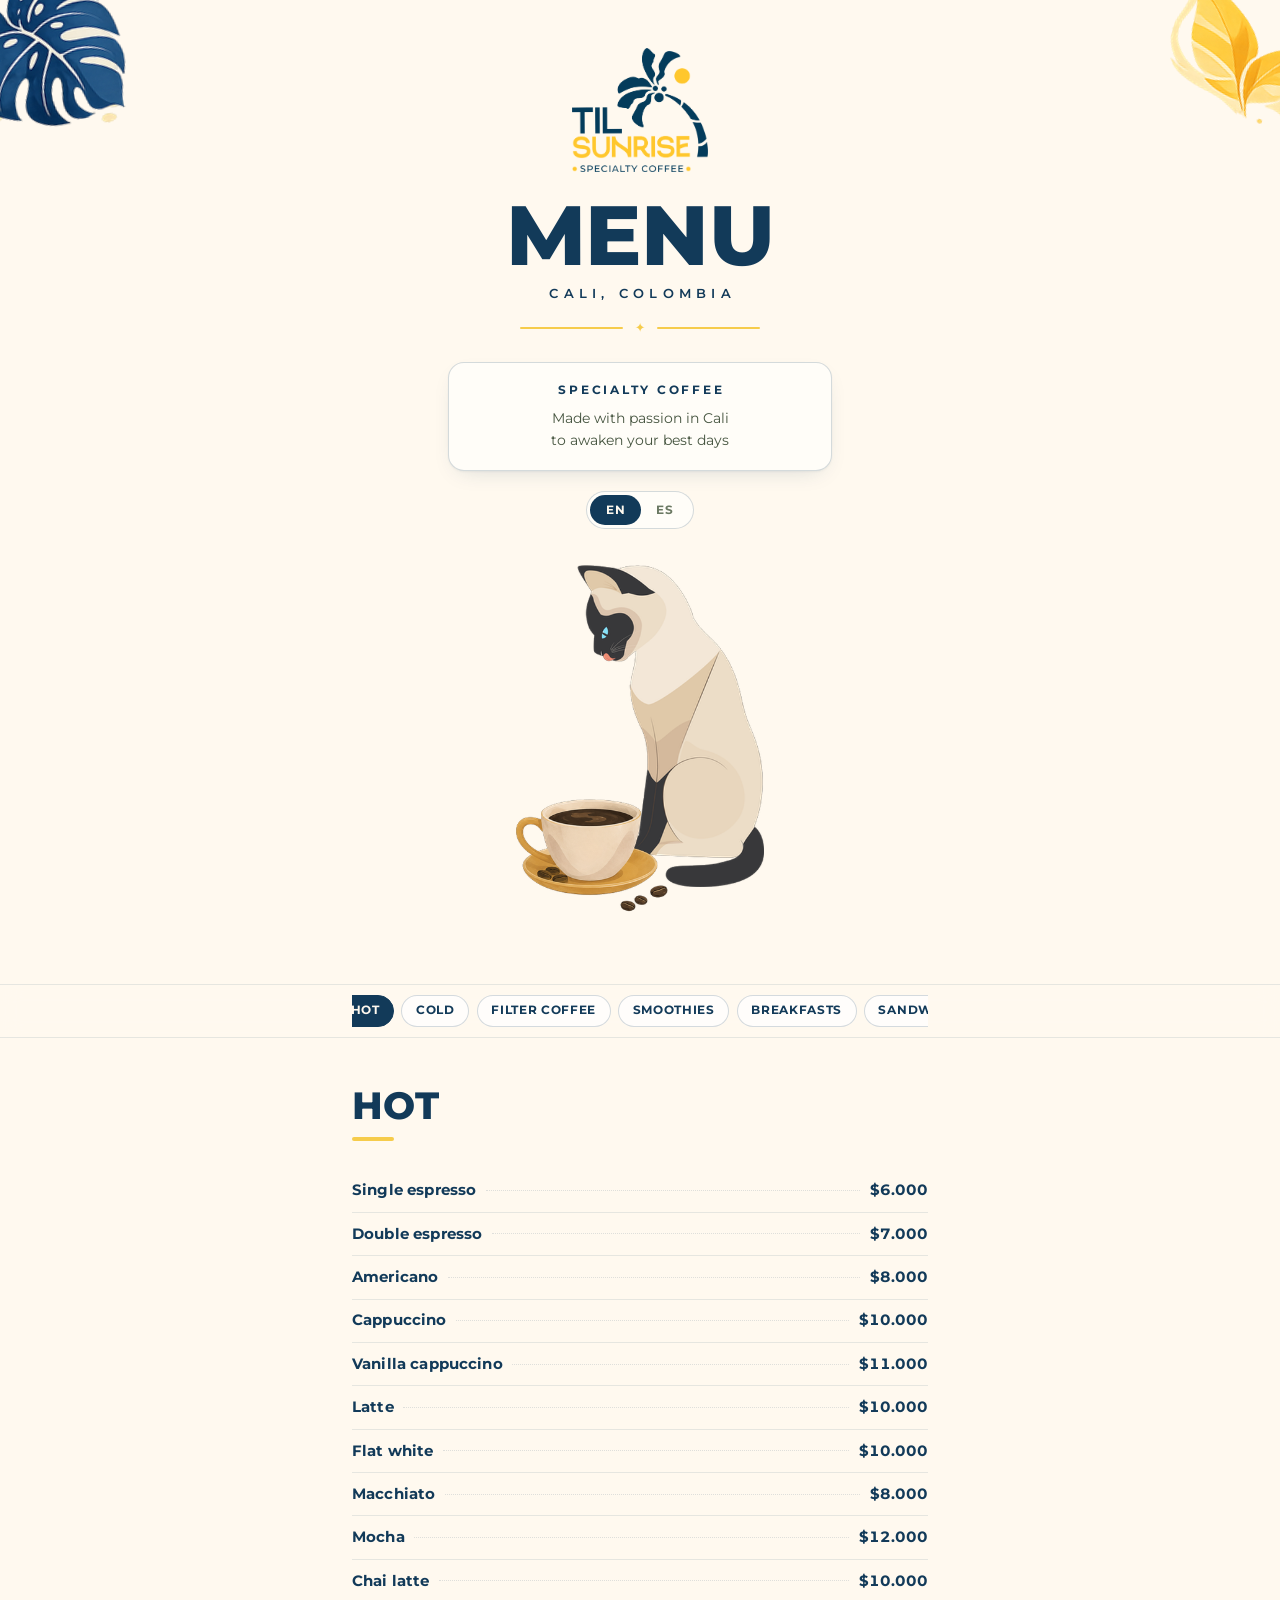
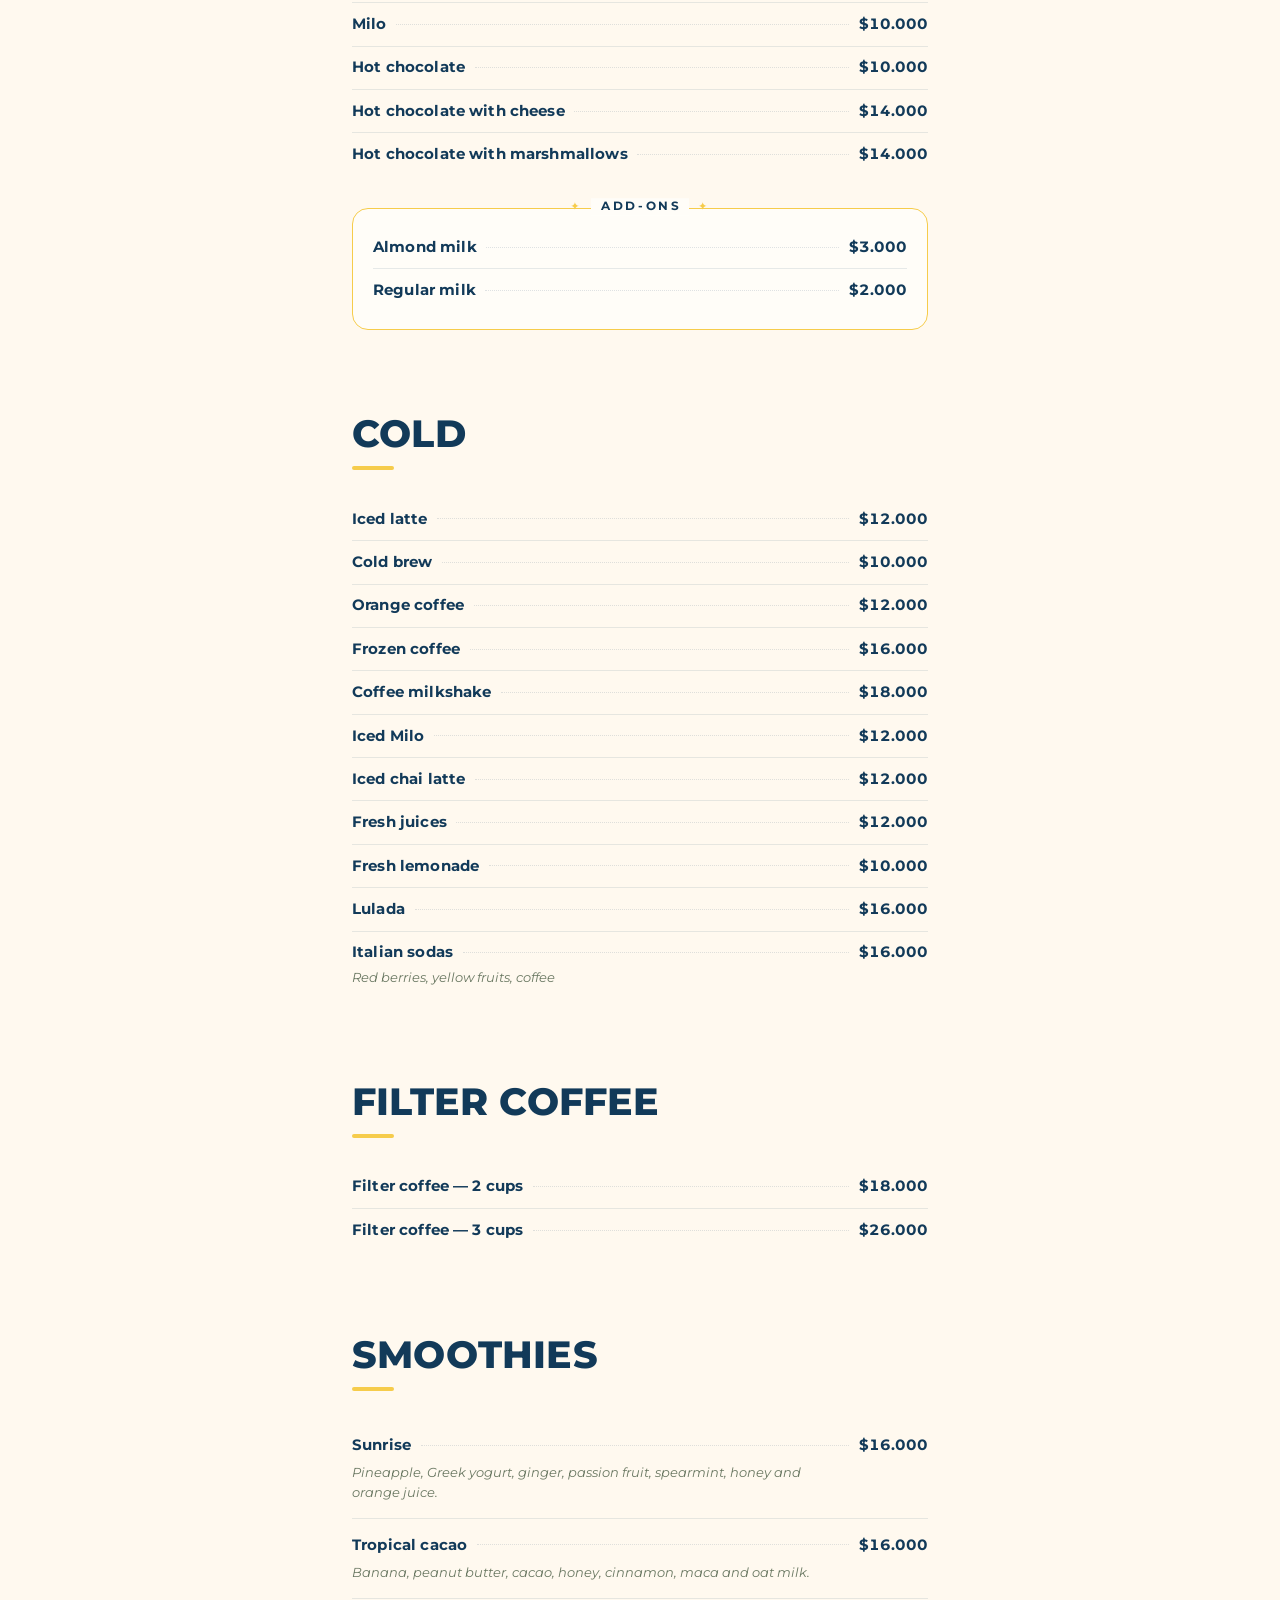
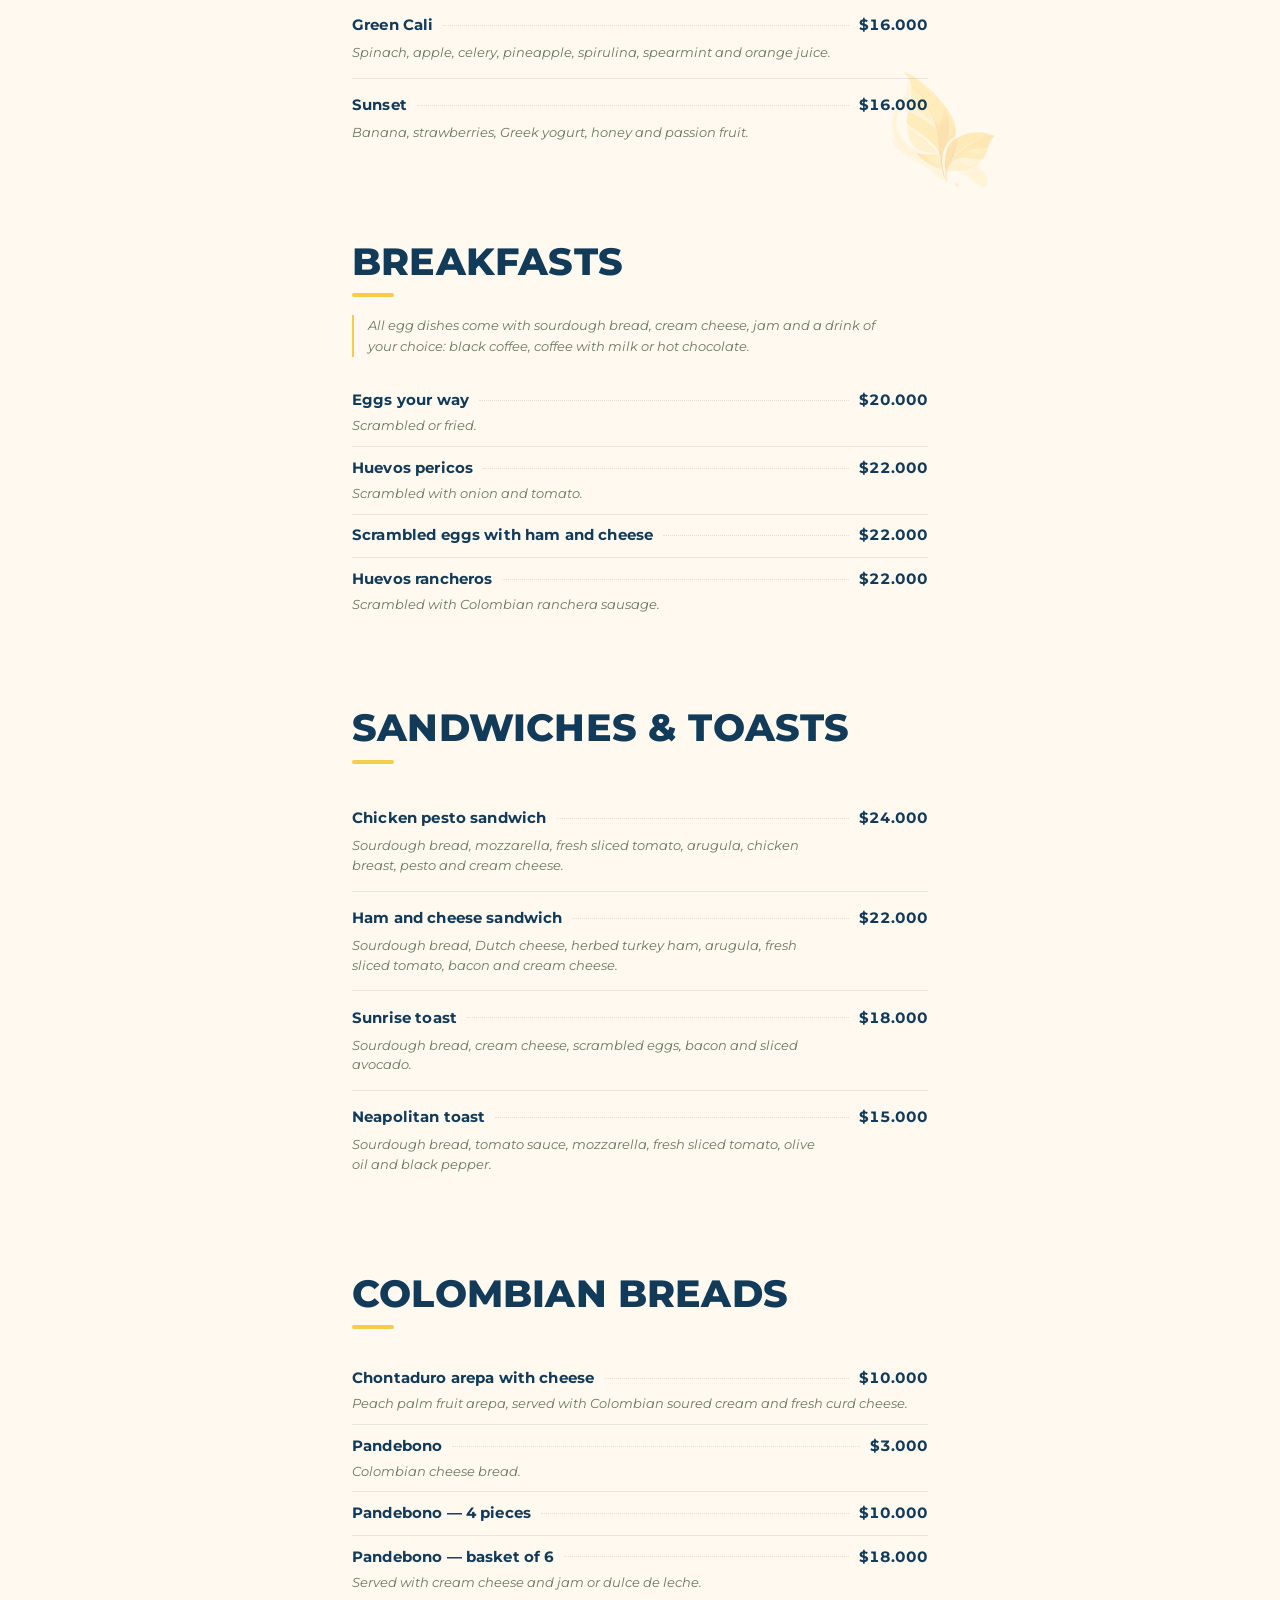
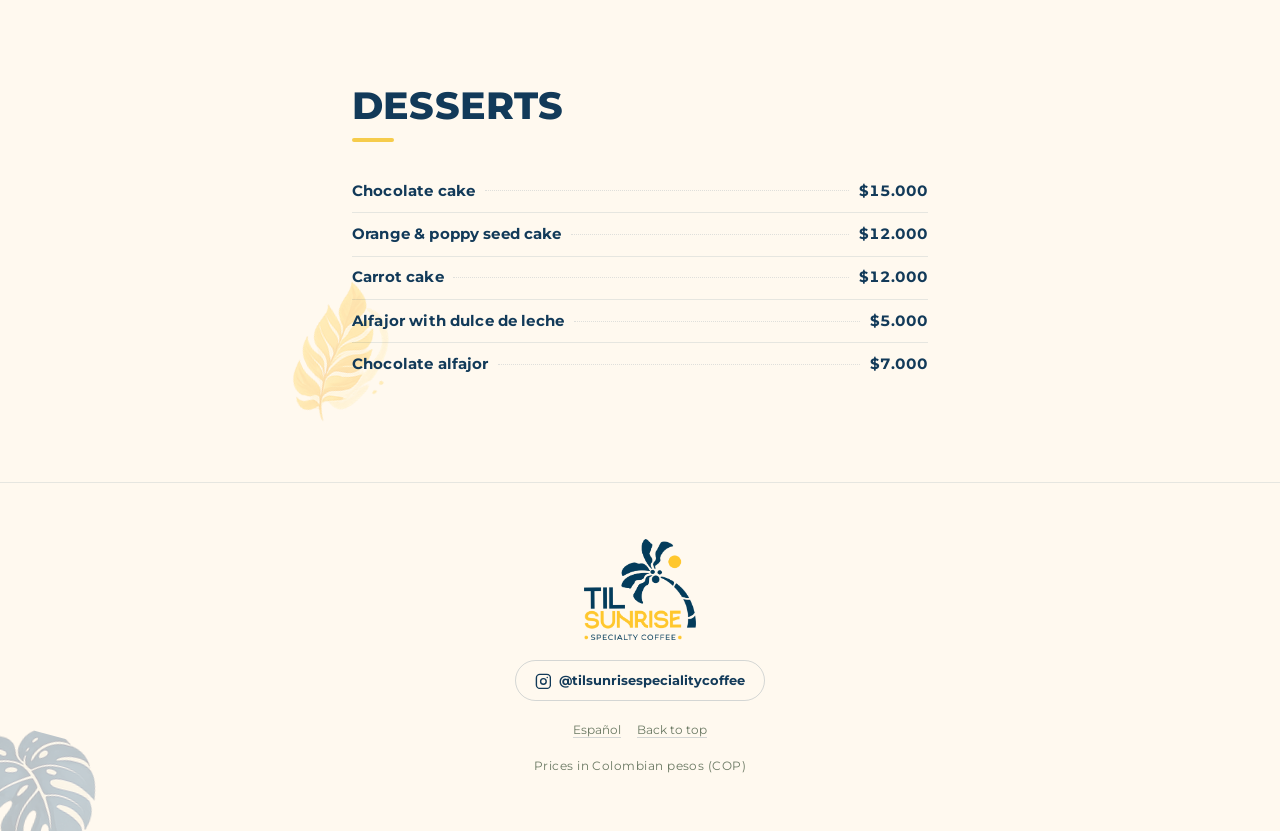
==== commit a1beaf65: "fix: quitar del pie el enlace a la carta en PDF El PDF es la carta vieja: no tiene desayunos, ni sán" ====
--- a/en.html
+++ b/en.html
@@ -542,7 +542,6 @@
     </a>
 
     <p class="footer__links">
-      <a href="menu.pdf">Download menu as PDF</a>
       <a href="index.html" lang="es">Español</a>
       <a href="#top">Back to top</a>
     </p>
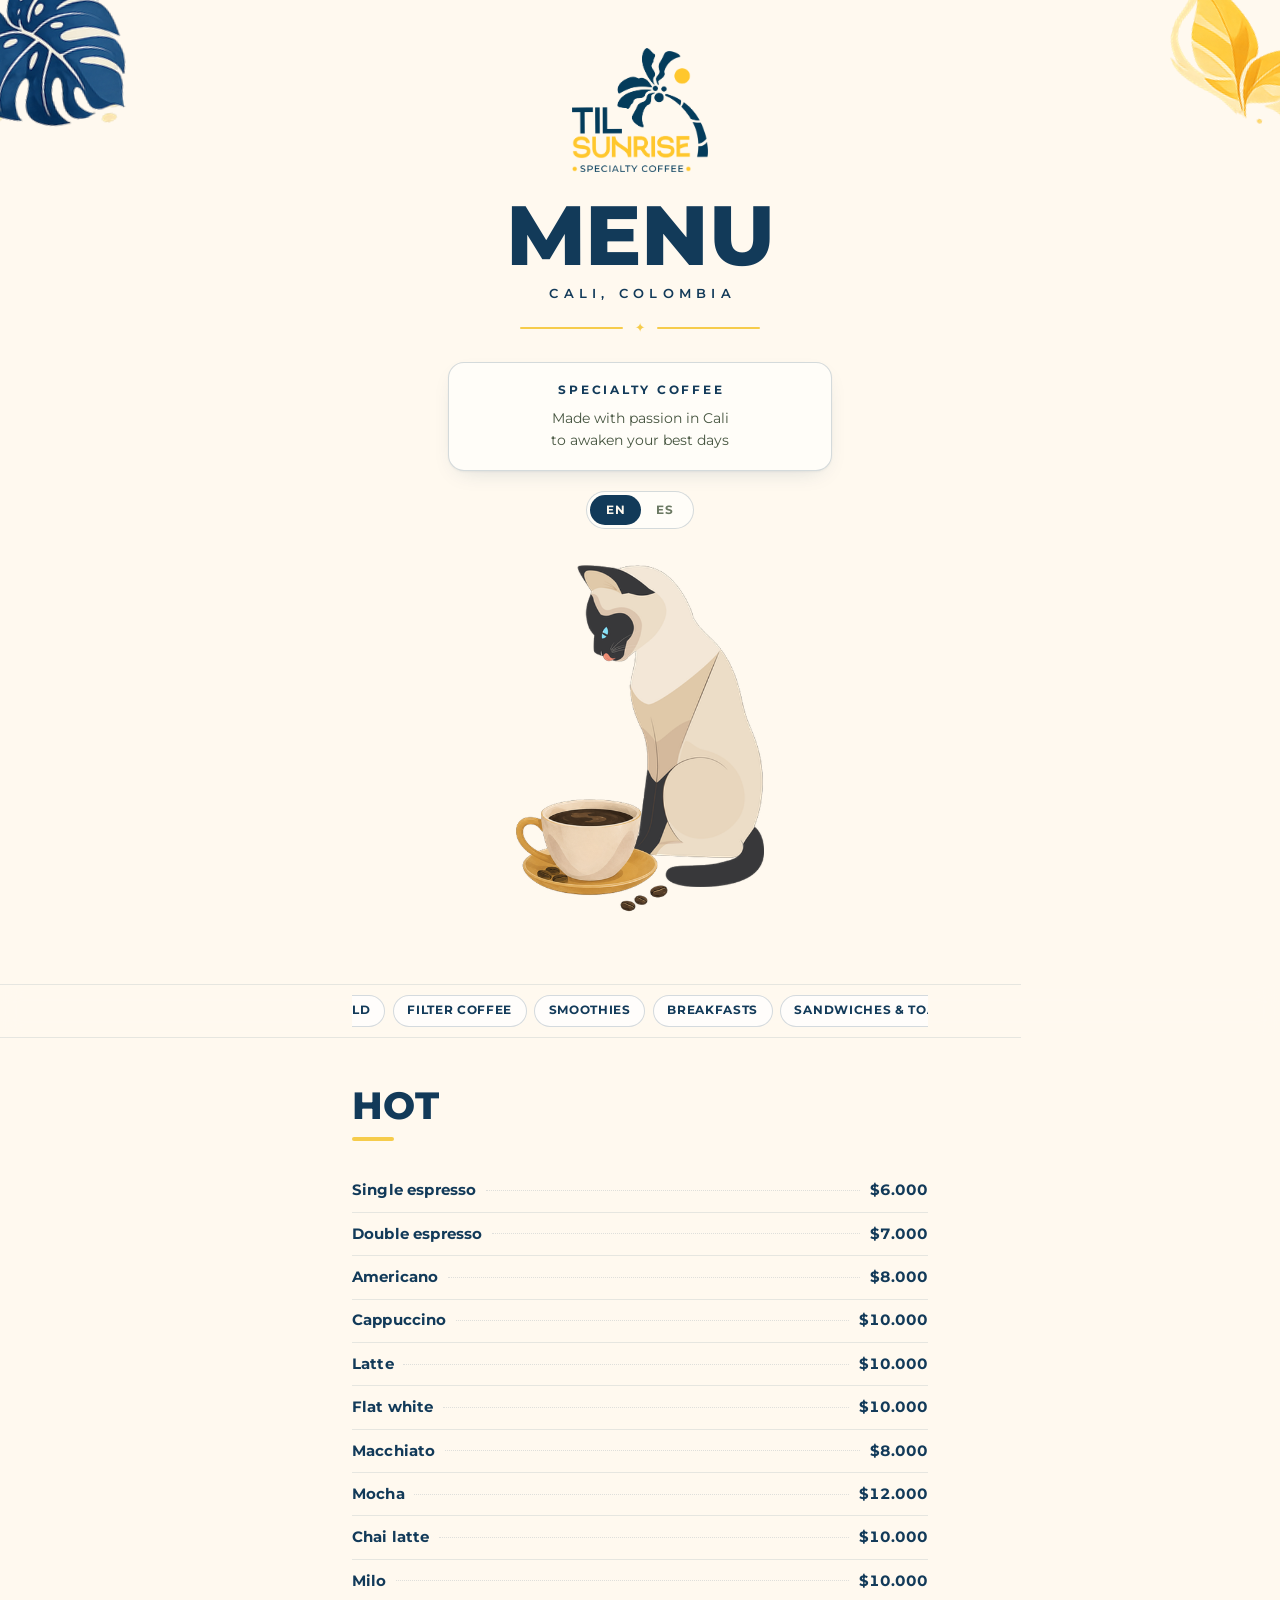
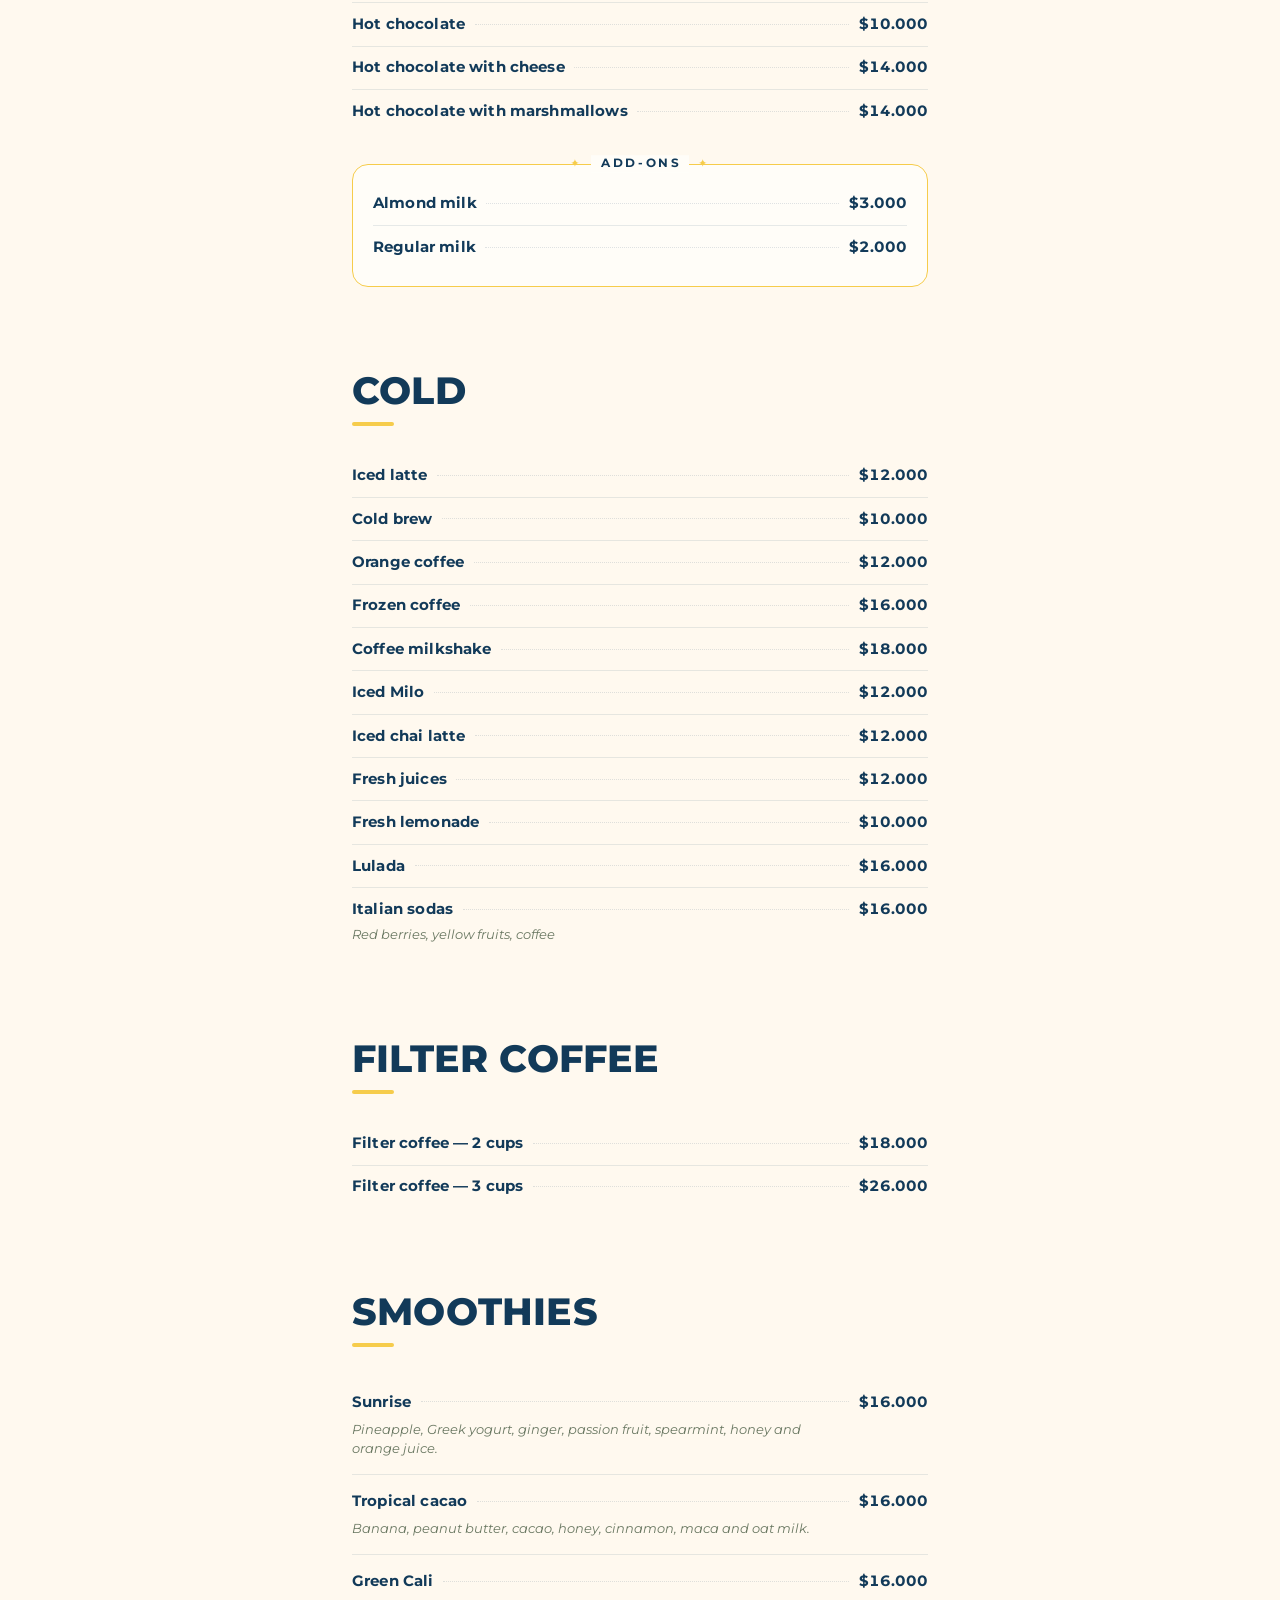
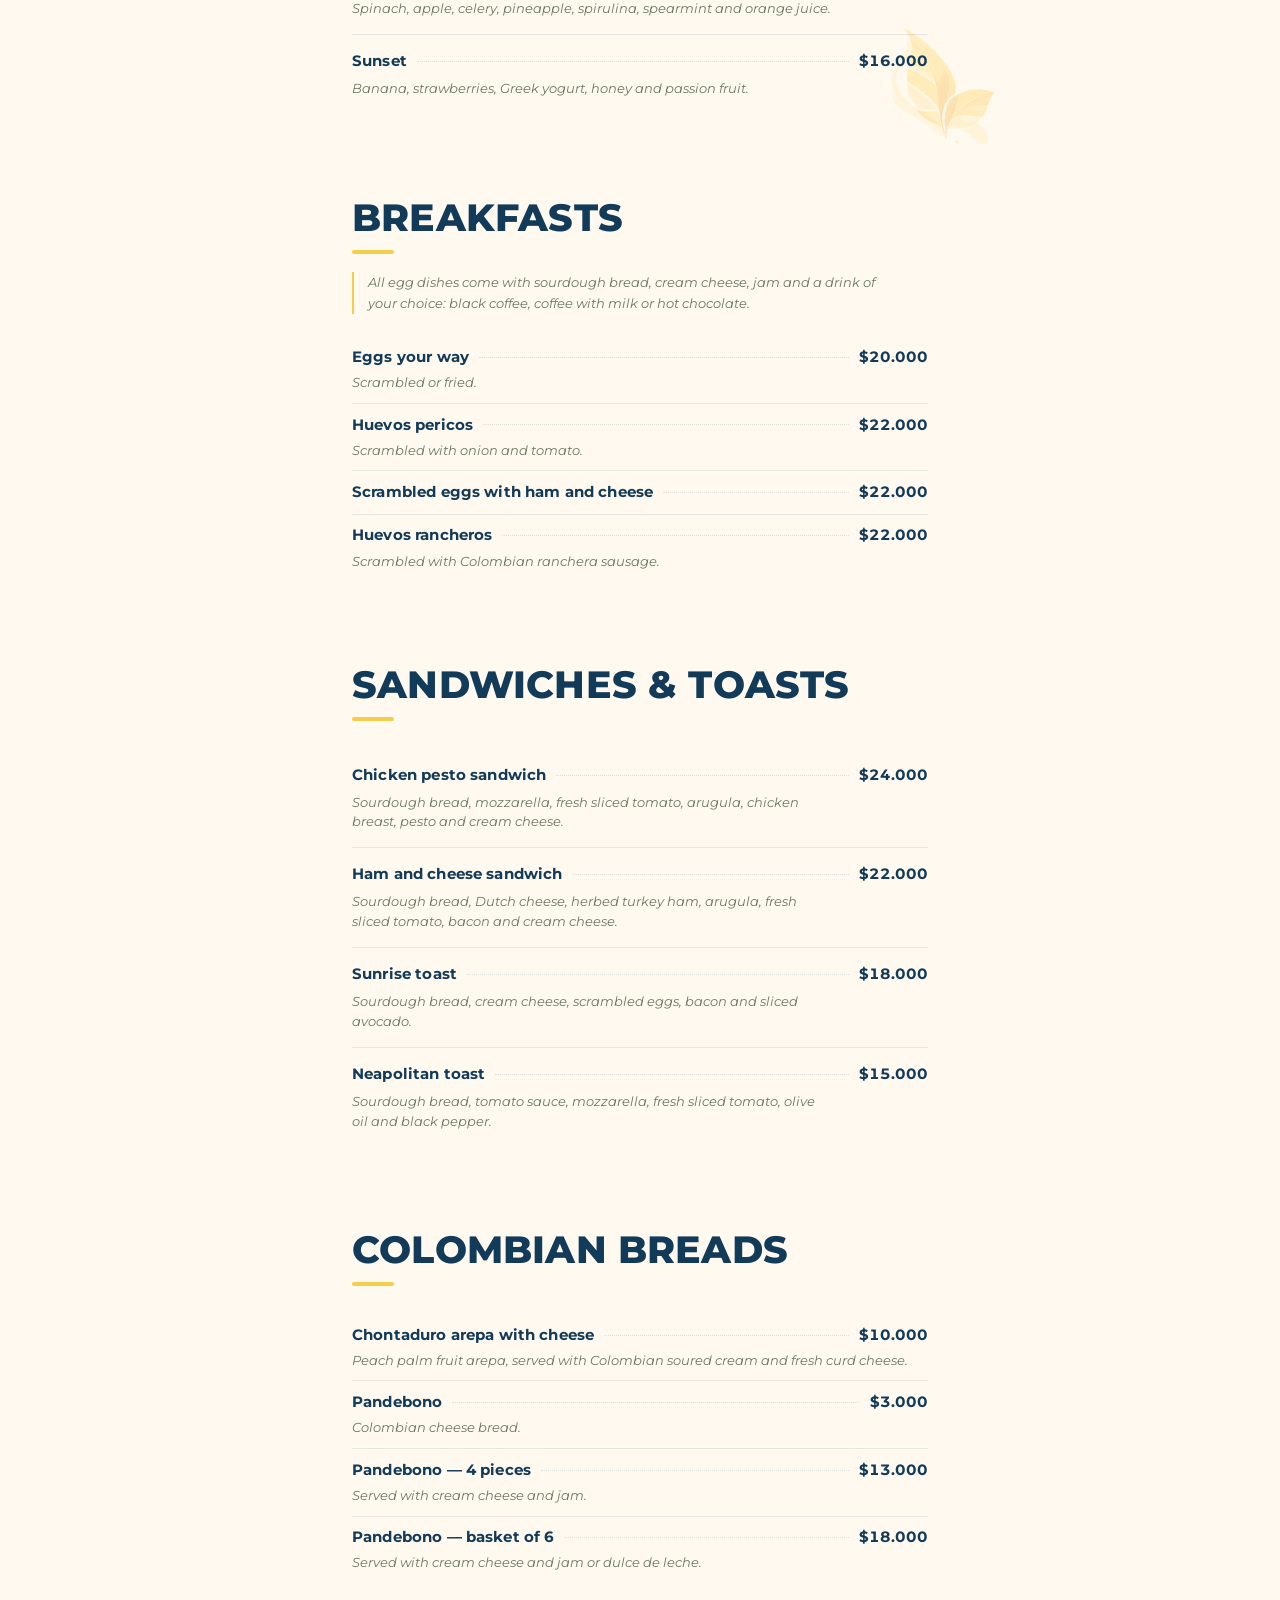
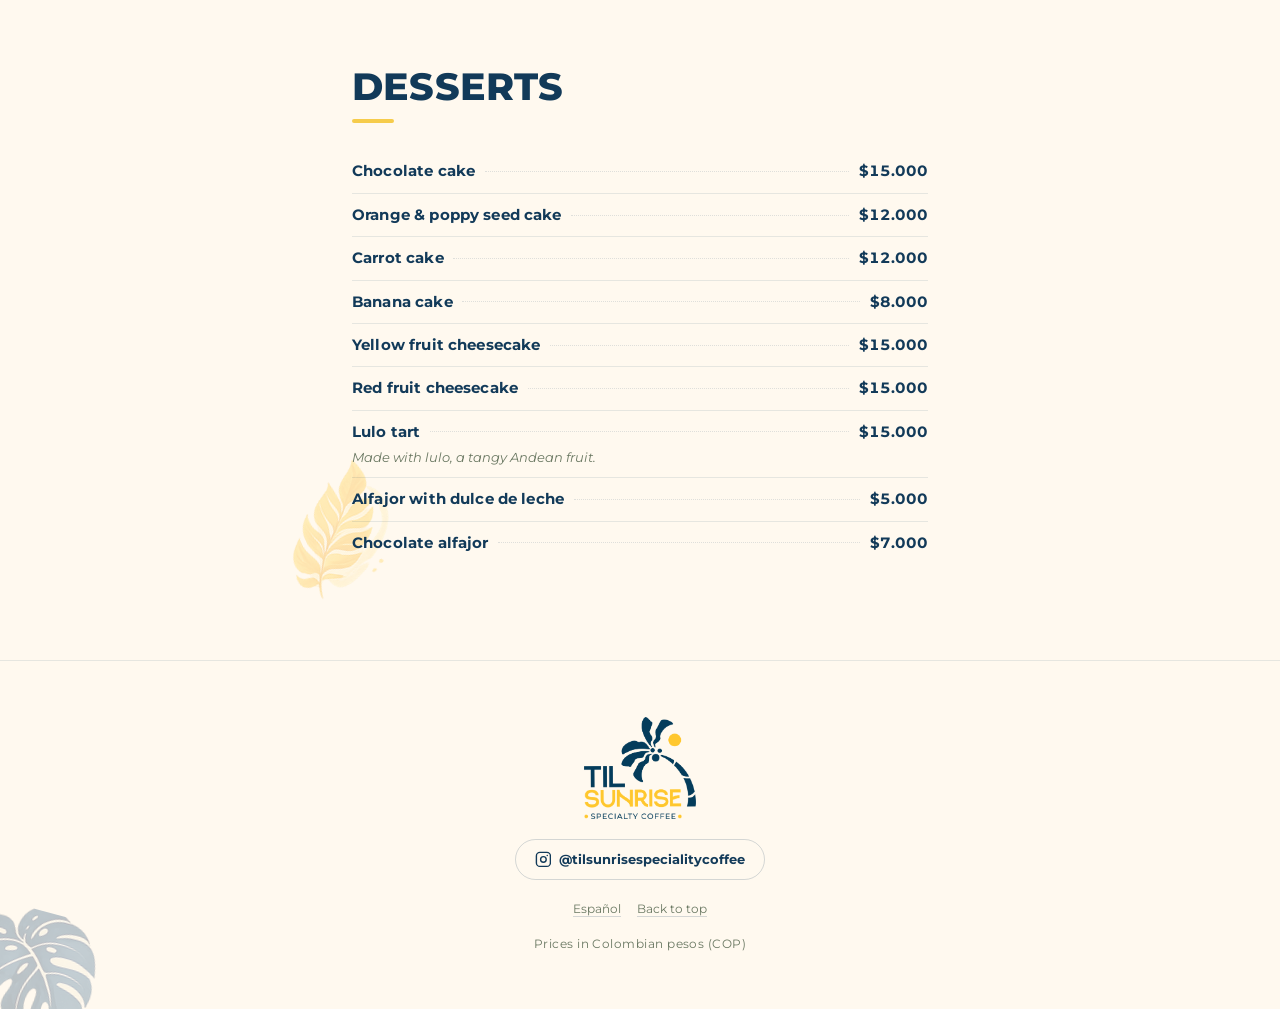
==== commit 64be411f: "feat: postres nuevos, fuera el cappuccino de vainilla, x4 con acompañamiento Cambios que pidió la du" ====
--- a/en.html
+++ b/en.html
@@ -31,7 +31,7 @@
 
 <link rel="preload" href="assets/fonts/montserrat-latin.woff2" as="font" type="font/woff2" crossorigin>
 <link rel="stylesheet" href="assets/menu.css">
-<script type="application/ld+json">{"@context":"https://schema.org","@type":"CafeOrCoffeeShop","name":"Til Sunrise Specialty Coffee","servesCuisine":"Coffee","address":{"@type":"PostalAddress","addressLocality":"Cali","addressCountry":"CO"},"sameAs":["https://www.instagram.com/tilsunrisespecialitycoffee/"],"hasMenu":{"@type":"Menu","inLanguage":"en","hasMenuSection":[{"@type":"MenuSection","name":"Hot","hasMenuItem":[{"@type":"MenuItem","name":"Single espresso","offers":{"@type":"Offer","price":"6000","priceCurrency":"COP"}},{"@type":"MenuItem","name":"Double espresso","offers":{"@type":"Offer","price":"7000","priceCurrency":"COP"}},{"@type":"MenuItem","name":"Americano","offers":{"@type":"Offer","price":"8000","priceCurrency":"COP"}},{"@type":"MenuItem","name":"Cappuccino","offers":{"@type":"Offer","price":"10000","priceCurrency":"COP"}},{"@type":"MenuItem","name":"Vanilla cappuccino","offers":{"@type":"Offer","price":"11000","priceCurrency":"COP"}},{"@type":"MenuItem","name":"Latte","offers":{"@type":"Offer","price":"10000","priceCurrency":"COP"}},{"@type":"MenuItem","name":"Flat white","offers":{"@type":"Offer","price":"10000","priceCurrency":"COP"}},{"@type":"MenuItem","name":"Macchiato","offers":{"@type":"Offer","price":"8000","priceCurrency":"COP"}},{"@type":"MenuItem","name":"Mocha","offers":{"@type":"Offer","price":"12000","priceCurrency":"COP"}},{"@type":"MenuItem","name":"Chai latte","offers":{"@type":"Offer","price":"10000","priceCurrency":"COP"}},{"@type":"MenuItem","name":"Milo","offers":{"@type":"Offer","price":"10000","priceCurrency":"COP"}},{"@type":"MenuItem","name":"Hot chocolate","offers":{"@type":"Offer","price":"10000","priceCurrency":"COP"}},{"@type":"MenuItem","name":"Hot chocolate with cheese","offers":{"@type":"Offer","price":"14000","priceCurrency":"COP"}},{"@type":"MenuItem","name":"Hot chocolate with marshmallows","offers":{"@type":"Offer","price":"14000","priceCurrency":"COP"}}]},{"@type":"MenuSection","name":"Cold","hasMenuItem":[{"@type":"MenuItem","name":"Iced latte","offers":{"@type":"Offer","price":"12000","priceCurrency":"COP"}},{"@type":"MenuItem","name":"Cold brew","offers":{"@type":"Offer","price":"10000","priceCurrency":"COP"}},{"@type":"MenuItem","name":"Orange coffee","offers":{"@type":"Offer","price":"12000","priceCurrency":"COP"}},{"@type":"MenuItem","name":"Frozen coffee","offers":{"@type":"Offer","price":"16000","priceCurrency":"COP"}},{"@type":"MenuItem","name":"Coffee milkshake","offers":{"@type":"Offer","price":"18000","priceCurrency":"COP"}},{"@type":"MenuItem","name":"Iced Milo","offers":{"@type":"Offer","price":"12000","priceCurrency":"COP"}},{"@type":"MenuItem","name":"Iced chai latte","offers":{"@type":"Offer","price":"12000","priceCurrency":"COP"}},{"@type":"MenuItem","name":"Fresh juices","offers":{"@type":"Offer","price":"12000","priceCurrency":"COP"}},{"@type":"MenuItem","name":"Fresh lemonade","offers":{"@type":"Offer","price":"10000","priceCurrency":"COP"}},{"@type":"MenuItem","name":"Lulada","offers":{"@type":"Offer","price":"16000","priceCurrency":"COP"}},{"@type":"MenuItem","name":"Italian sodas","description":"Red berries, yellow fruits, coffee","offers":{"@type":"Offer","price":"16000","priceCurrency":"COP"}}]},{"@type":"MenuSection","name":"Filter coffee","hasMenuItem":[{"@type":"MenuItem","name":"Filter coffee — 2 cups","offers":{"@type":"Offer","price":"18000","priceCurrency":"COP"}},{"@type":"MenuItem","name":"Filter coffee — 3 cups","offers":{"@type":"Offer","price":"26000","priceCurrency":"COP"}}]},{"@type":"MenuSection","name":"Smoothies","hasMenuItem":[{"@type":"MenuItem","name":"Sunrise","description":"Pineapple, Greek yogurt, ginger, passion fruit, spearmint, honey and orange juice.","offers":{"@type":"Offer","price":"16000","priceCurrency":"COP"}},{"@type":"MenuItem","name":"Tropical cacao","description":"Banana, peanut butter, cacao, honey, cinnamon, maca and oat milk.","offers":{"@type":"Offer","price":"16000","priceCurrency":"COP"}},{"@type":"MenuItem","name":"Green Cali","description":"Spinach, apple, celery, pineapple, spirulina, spearmint and orange juice.","offers":{"@type":"Offer","price":"16000","priceCurrency":"COP"}},{"@type":"MenuItem","name":"Sunset","description":"Banana, strawberries, Greek yogurt, honey and passion fruit.","offers":{"@type":"Offer","price":"16000","priceCurrency":"COP"}}]},{"@type":"MenuSection","name":"Breakfasts","description":"All egg dishes come with sourdough bread, cream cheese, jam and a drink of your choice: black coffee, coffee with milk or hot chocolate.","hasMenuItem":[{"@type":"MenuItem","name":"Eggs your way","description":"Scrambled or fried.","offers":{"@type":"Offer","price":"20000","priceCurrency":"COP"}},{"@type":"MenuItem","name":"Huevos pericos","description":"Scrambled with onion and tomato.","offers":{"@type":"Offer","price":"22000","priceCurrency":"COP"}},{"@type":"MenuItem","name":"Scrambled eggs with ham and cheese","offers":{"@type":"Offer","price":"22000","priceCurrency":"COP"}},{"@type":"MenuItem","name":"Huevos rancheros","description":"Scrambled with Colombian ranchera sausage.","offers":{"@type":"Offer","price":"22000","priceCurrency":"COP"}}]},{"@type":"MenuSection","name":"Sandwiches & toasts","hasMenuItem":[{"@type":"MenuItem","name":"Chicken pesto sandwich","description":"Sourdough bread, mozzarella, fresh sliced tomato, arugula, chicken breast, pesto and cream cheese.","offers":{"@type":"Offer","price":"24000","priceCurrency":"COP"}},{"@type":"MenuItem","name":"Ham and cheese sandwich","description":"Sourdough bread, Dutch cheese, herbed turkey ham, arugula, fresh sliced tomato, bacon and cream cheese.","offers":{"@type":"Offer","price":"22000","priceCurrency":"COP"}},{"@type":"MenuItem","name":"Sunrise toast","description":"Sourdough bread, cream cheese, scrambled eggs, bacon and sliced avocado.","offers":{"@type":"Offer","price":"18000","priceCurrency":"COP"}},{"@type":"MenuItem","name":"Neapolitan toast","description":"Sourdough bread, tomato sauce, mozzarella, fresh sliced tomato, olive oil and black pepper.","offers":{"@type":"Offer","price":"15000","priceCurrency":"COP"}}]},{"@type":"MenuSection","name":"Colombian breads","hasMenuItem":[{"@type":"MenuItem","name":"Chontaduro arepa with cheese","description":"Peach palm fruit arepa, served with Colombian soured cream and fresh curd cheese.","offers":{"@type":"Offer","price":"10000","priceCurrency":"COP"}},{"@type":"MenuItem","name":"Pandebono","description":"Colombian cheese bread.","offers":{"@type":"Offer","price":"3000","priceCurrency":"COP"}},{"@type":"MenuItem","name":"Pandebono — 4 pieces","offers":{"@type":"Offer","price":"10000","priceCurrency":"COP"}},{"@type":"MenuItem","name":"Pandebono — basket of 6","description":"Served with cream cheese and jam or dulce de leche.","offers":{"@type":"Offer","price":"18000","priceCurrency":"COP"}}]},{"@type":"MenuSection","name":"Desserts","hasMenuItem":[{"@type":"MenuItem","name":"Chocolate cake","offers":{"@type":"Offer","price":"15000","priceCurrency":"COP"}},{"@type":"MenuItem","name":"Orange & poppy seed cake","offers":{"@type":"Offer","price":"12000","priceCurrency":"COP"}},{"@type":"MenuItem","name":"Carrot cake","offers":{"@type":"Offer","price":"12000","priceCurrency":"COP"}},{"@type":"MenuItem","name":"Alfajor with dulce de leche","offers":{"@type":"Offer","price":"5000","priceCurrency":"COP"}},{"@type":"MenuItem","name":"Chocolate alfajor","offers":{"@type":"Offer","price":"7000","priceCurrency":"COP"}}]}]}}</script>
+<script type="application/ld+json">{"@context":"https://schema.org","@type":"CafeOrCoffeeShop","name":"Til Sunrise Specialty Coffee","servesCuisine":"Coffee","address":{"@type":"PostalAddress","addressLocality":"Cali","addressCountry":"CO"},"sameAs":["https://www.instagram.com/tilsunrisespecialitycoffee/"],"hasMenu":{"@type":"Menu","inLanguage":"en","hasMenuSection":[{"@type":"MenuSection","name":"Hot","hasMenuItem":[{"@type":"MenuItem","name":"Single espresso","offers":{"@type":"Offer","price":"6000","priceCurrency":"COP"}},{"@type":"MenuItem","name":"Double espresso","offers":{"@type":"Offer","price":"7000","priceCurrency":"COP"}},{"@type":"MenuItem","name":"Americano","offers":{"@type":"Offer","price":"8000","priceCurrency":"COP"}},{"@type":"MenuItem","name":"Cappuccino","offers":{"@type":"Offer","price":"10000","priceCurrency":"COP"}},{"@type":"MenuItem","name":"Latte","offers":{"@type":"Offer","price":"10000","priceCurrency":"COP"}},{"@type":"MenuItem","name":"Flat white","offers":{"@type":"Offer","price":"10000","priceCurrency":"COP"}},{"@type":"MenuItem","name":"Macchiato","offers":{"@type":"Offer","price":"8000","priceCurrency":"COP"}},{"@type":"MenuItem","name":"Mocha","offers":{"@type":"Offer","price":"12000","priceCurrency":"COP"}},{"@type":"MenuItem","name":"Chai latte","offers":{"@type":"Offer","price":"10000","priceCurrency":"COP"}},{"@type":"MenuItem","name":"Milo","offers":{"@type":"Offer","price":"10000","priceCurrency":"COP"}},{"@type":"MenuItem","name":"Hot chocolate","offers":{"@type":"Offer","price":"10000","priceCurrency":"COP"}},{"@type":"MenuItem","name":"Hot chocolate with cheese","offers":{"@type":"Offer","price":"14000","priceCurrency":"COP"}},{"@type":"MenuItem","name":"Hot chocolate with marshmallows","offers":{"@type":"Offer","price":"14000","priceCurrency":"COP"}}]},{"@type":"MenuSection","name":"Cold","hasMenuItem":[{"@type":"MenuItem","name":"Iced latte","offers":{"@type":"Offer","price":"12000","priceCurrency":"COP"}},{"@type":"MenuItem","name":"Cold brew","offers":{"@type":"Offer","price":"10000","priceCurrency":"COP"}},{"@type":"MenuItem","name":"Orange coffee","offers":{"@type":"Offer","price":"12000","priceCurrency":"COP"}},{"@type":"MenuItem","name":"Frozen coffee","offers":{"@type":"Offer","price":"16000","priceCurrency":"COP"}},{"@type":"MenuItem","name":"Coffee milkshake","offers":{"@type":"Offer","price":"18000","priceCurrency":"COP"}},{"@type":"MenuItem","name":"Iced Milo","offers":{"@type":"Offer","price":"12000","priceCurrency":"COP"}},{"@type":"MenuItem","name":"Iced chai latte","offers":{"@type":"Offer","price":"12000","priceCurrency":"COP"}},{"@type":"MenuItem","name":"Fresh juices","offers":{"@type":"Offer","price":"12000","priceCurrency":"COP"}},{"@type":"MenuItem","name":"Fresh lemonade","offers":{"@type":"Offer","price":"10000","priceCurrency":"COP"}},{"@type":"MenuItem","name":"Lulada","offers":{"@type":"Offer","price":"16000","priceCurrency":"COP"}},{"@type":"MenuItem","name":"Italian sodas","description":"Red berries, yellow fruits, coffee","offers":{"@type":"Offer","price":"16000","priceCurrency":"COP"}}]},{"@type":"MenuSection","name":"Filter coffee","hasMenuItem":[{"@type":"MenuItem","name":"Filter coffee — 2 cups","offers":{"@type":"Offer","price":"18000","priceCurrency":"COP"}},{"@type":"MenuItem","name":"Filter coffee — 3 cups","offers":{"@type":"Offer","price":"26000","priceCurrency":"COP"}}]},{"@type":"MenuSection","name":"Smoothies","hasMenuItem":[{"@type":"MenuItem","name":"Sunrise","description":"Pineapple, Greek yogurt, ginger, passion fruit, spearmint, honey and orange juice.","offers":{"@type":"Offer","price":"16000","priceCurrency":"COP"}},{"@type":"MenuItem","name":"Tropical cacao","description":"Banana, peanut butter, cacao, honey, cinnamon, maca and oat milk.","offers":{"@type":"Offer","price":"16000","priceCurrency":"COP"}},{"@type":"MenuItem","name":"Green Cali","description":"Spinach, apple, celery, pineapple, spirulina, spearmint and orange juice.","offers":{"@type":"Offer","price":"16000","priceCurrency":"COP"}},{"@type":"MenuItem","name":"Sunset","description":"Banana, strawberries, Greek yogurt, honey and passion fruit.","offers":{"@type":"Offer","price":"16000","priceCurrency":"COP"}}]},{"@type":"MenuSection","name":"Breakfasts","description":"All egg dishes come with sourdough bread, cream cheese, jam and a drink of your choice: black coffee, coffee with milk or hot chocolate.","hasMenuItem":[{"@type":"MenuItem","name":"Eggs your way","description":"Scrambled or fried.","offers":{"@type":"Offer","price":"20000","priceCurrency":"COP"}},{"@type":"MenuItem","name":"Huevos pericos","description":"Scrambled with onion and tomato.","offers":{"@type":"Offer","price":"22000","priceCurrency":"COP"}},{"@type":"MenuItem","name":"Scrambled eggs with ham and cheese","offers":{"@type":"Offer","price":"22000","priceCurrency":"COP"}},{"@type":"MenuItem","name":"Huevos rancheros","description":"Scrambled with Colombian ranchera sausage.","offers":{"@type":"Offer","price":"22000","priceCurrency":"COP"}}]},{"@type":"MenuSection","name":"Sandwiches & toasts","hasMenuItem":[{"@type":"MenuItem","name":"Chicken pesto sandwich","description":"Sourdough bread, mozzarella, fresh sliced tomato, arugula, chicken breast, pesto and cream cheese.","offers":{"@type":"Offer","price":"24000","priceCurrency":"COP"}},{"@type":"MenuItem","name":"Ham and cheese sandwich","description":"Sourdough bread, Dutch cheese, herbed turkey ham, arugula, fresh sliced tomato, bacon and cream cheese.","offers":{"@type":"Offer","price":"22000","priceCurrency":"COP"}},{"@type":"MenuItem","name":"Sunrise toast","description":"Sourdough bread, cream cheese, scrambled eggs, bacon and sliced avocado.","offers":{"@type":"Offer","price":"18000","priceCurrency":"COP"}},{"@type":"MenuItem","name":"Neapolitan toast","description":"Sourdough bread, tomato sauce, mozzarella, fresh sliced tomato, olive oil and black pepper.","offers":{"@type":"Offer","price":"15000","priceCurrency":"COP"}}]},{"@type":"MenuSection","name":"Colombian breads","hasMenuItem":[{"@type":"MenuItem","name":"Chontaduro arepa with cheese","description":"Peach palm fruit arepa, served with Colombian soured cream and fresh curd cheese.","offers":{"@type":"Offer","price":"10000","priceCurrency":"COP"}},{"@type":"MenuItem","name":"Pandebono","description":"Colombian cheese bread.","offers":{"@type":"Offer","price":"3000","priceCurrency":"COP"}},{"@type":"MenuItem","name":"Pandebono — 4 pieces","description":"Served with cream cheese and jam.","offers":{"@type":"Offer","price":"13000","priceCurrency":"COP"}},{"@type":"MenuItem","name":"Pandebono — basket of 6","description":"Served with cream cheese and jam or dulce de leche.","offers":{"@type":"Offer","price":"18000","priceCurrency":"COP"}}]},{"@type":"MenuSection","name":"Desserts","hasMenuItem":[{"@type":"MenuItem","name":"Chocolate cake","offers":{"@type":"Offer","price":"15000","priceCurrency":"COP"}},{"@type":"MenuItem","name":"Orange & poppy seed cake","offers":{"@type":"Offer","price":"12000","priceCurrency":"COP"}},{"@type":"MenuItem","name":"Carrot cake","offers":{"@type":"Offer","price":"12000","priceCurrency":"COP"}},{"@type":"MenuItem","name":"Banana cake","offers":{"@type":"Offer","price":"8000","priceCurrency":"COP"}},{"@type":"MenuItem","name":"Yellow fruit cheesecake","offers":{"@type":"Offer","price":"15000","priceCurrency":"COP"}},{"@type":"MenuItem","name":"Red fruit cheesecake","offers":{"@type":"Offer","price":"15000","priceCurrency":"COP"}},{"@type":"MenuItem","name":"Lulo tart","description":"Made with lulo, a tangy Andean fruit.","offers":{"@type":"Offer","price":"15000","priceCurrency":"COP"}},{"@type":"MenuItem","name":"Alfajor with dulce de leche","offers":{"@type":"Offer","price":"5000","priceCurrency":"COP"}},{"@type":"MenuItem","name":"Chocolate alfajor","offers":{"@type":"Offer","price":"7000","priceCurrency":"COP"}}]}]}}</script>
 </head>
 <body>
 <a class="skip" href="#menu">Skip to menu</a>
@@ -123,13 +123,6 @@
         </li>
         <li class="item">
           <p class="item__row">
-            <span class="item__name">Vanilla cappuccino</span>
-            <span class="item__leader" aria-hidden="true"></span>
-            <span class="item__price">$11.000</span>
-          </p>
-        </li>
-        <li class="item">
-          <p class="item__row">
             <span class="item__name">Latte</span>
             <span class="item__leader" aria-hidden="true"></span>
             <span class="item__price">$10.000</span>
@@ -467,8 +460,9 @@
           <p class="item__row">
             <span class="item__name">Pandebono — 4 pieces</span>
             <span class="item__leader" aria-hidden="true"></span>
-            <span class="item__price">$10.000</span>
-          </p>
+            <span class="item__price">$13.000</span>
+          </p>
+          <p class="item__desc">Served with cream cheese and jam.</p>
         </li>
         <li class="item">
           <p class="item__row">
@@ -507,6 +501,35 @@
             <span class="item__leader" aria-hidden="true"></span>
             <span class="item__price">$12.000</span>
           </p>
+        </li>
+        <li class="item">
+          <p class="item__row">
+            <span class="item__name">Banana cake</span>
+            <span class="item__leader" aria-hidden="true"></span>
+            <span class="item__price">$8.000</span>
+          </p>
+        </li>
+        <li class="item">
+          <p class="item__row">
+            <span class="item__name">Yellow fruit cheesecake</span>
+            <span class="item__leader" aria-hidden="true"></span>
+            <span class="item__price">$15.000</span>
+          </p>
+        </li>
+        <li class="item">
+          <p class="item__row">
+            <span class="item__name">Red fruit cheesecake</span>
+            <span class="item__leader" aria-hidden="true"></span>
+            <span class="item__price">$15.000</span>
+          </p>
+        </li>
+        <li class="item">
+          <p class="item__row">
+            <span class="item__name">Lulo tart</span>
+            <span class="item__leader" aria-hidden="true"></span>
+            <span class="item__price">$15.000</span>
+          </p>
+          <p class="item__desc">Made with lulo, a tangy Andean fruit.</p>
         </li>
         <li class="item">
           <p class="item__row">
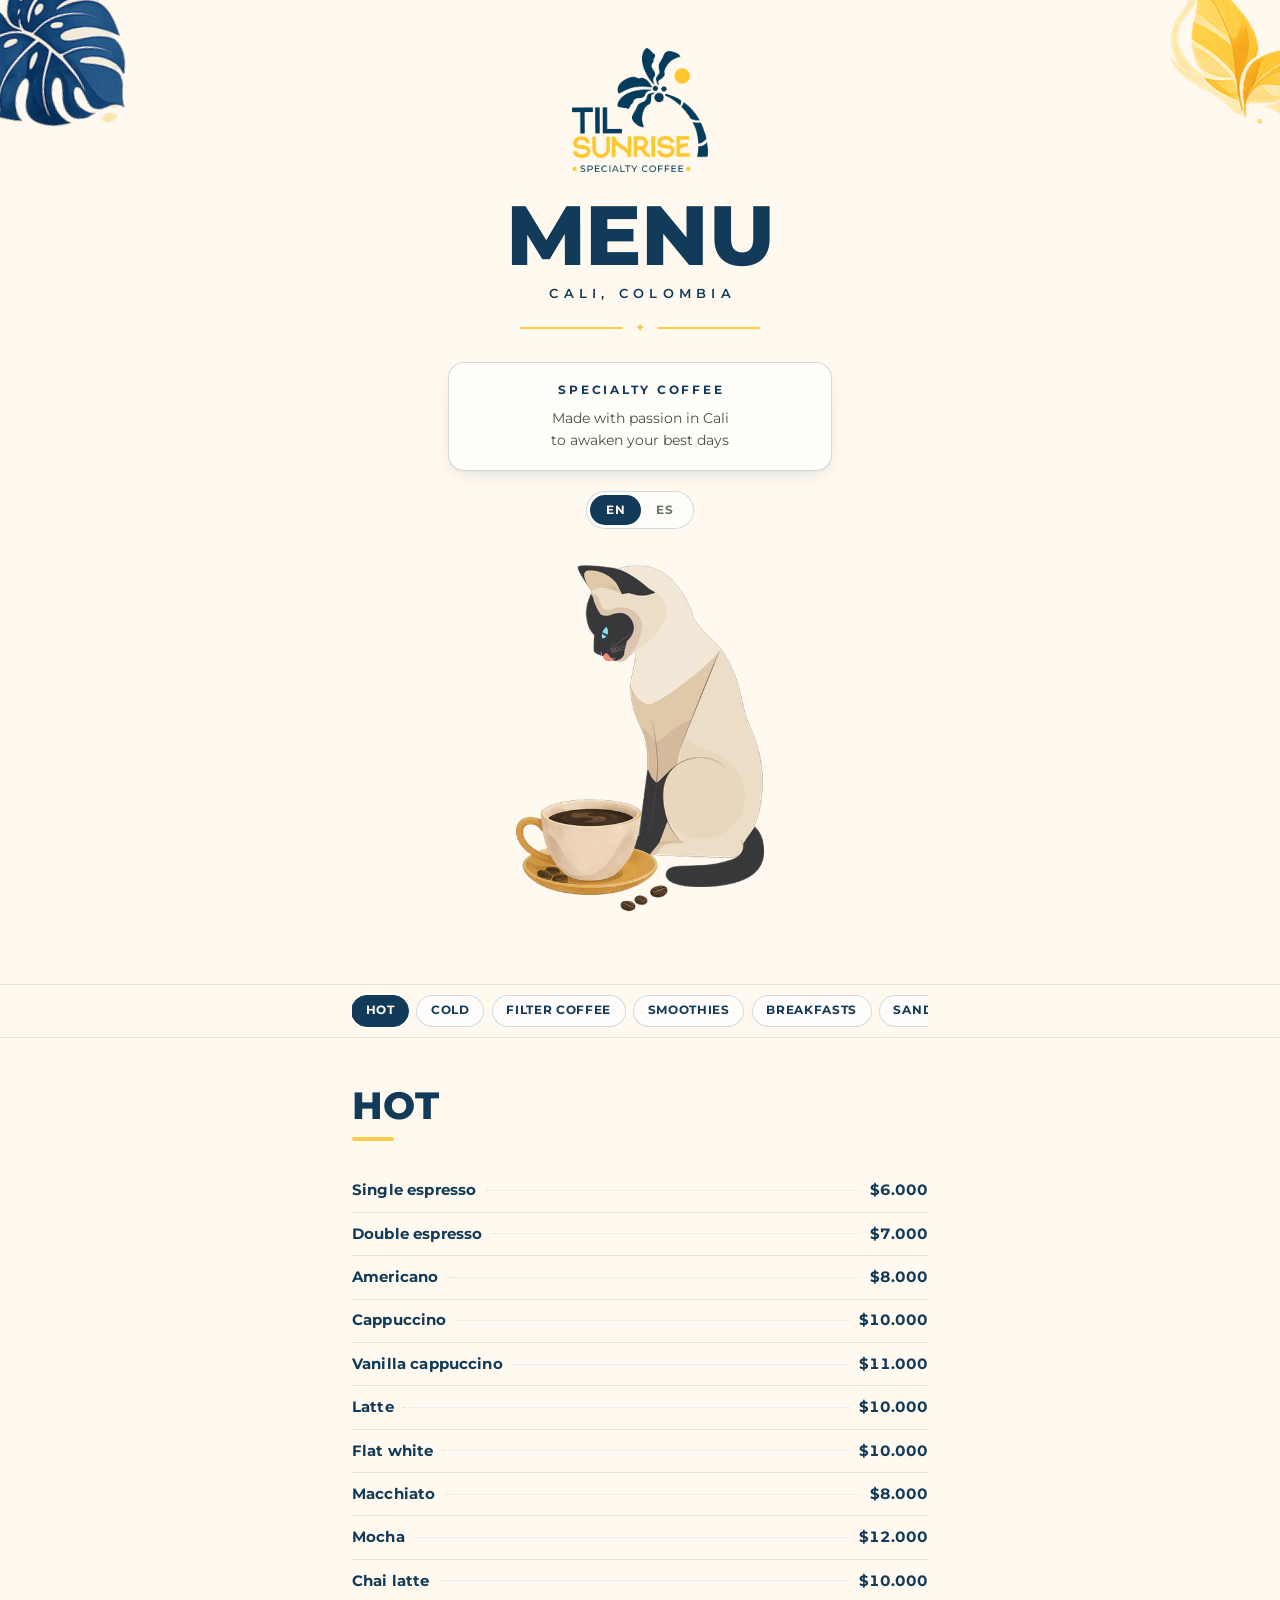
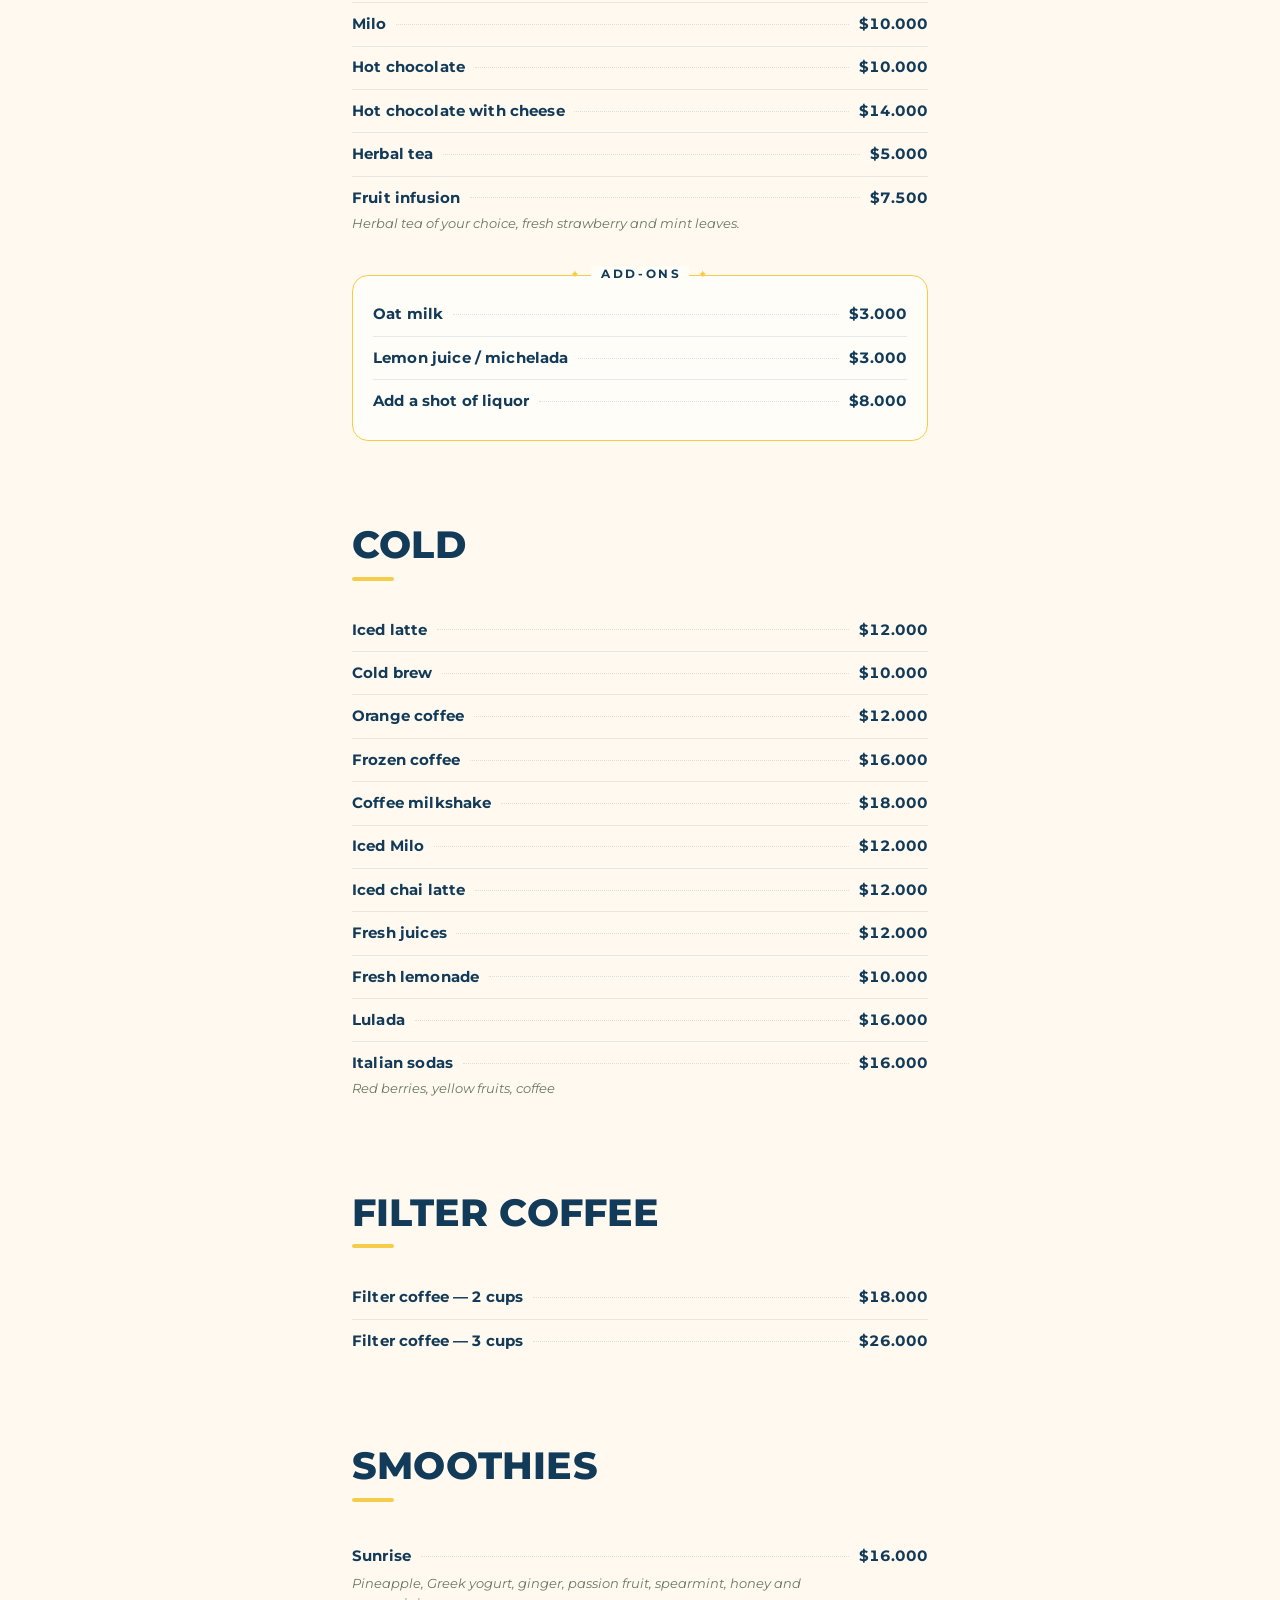
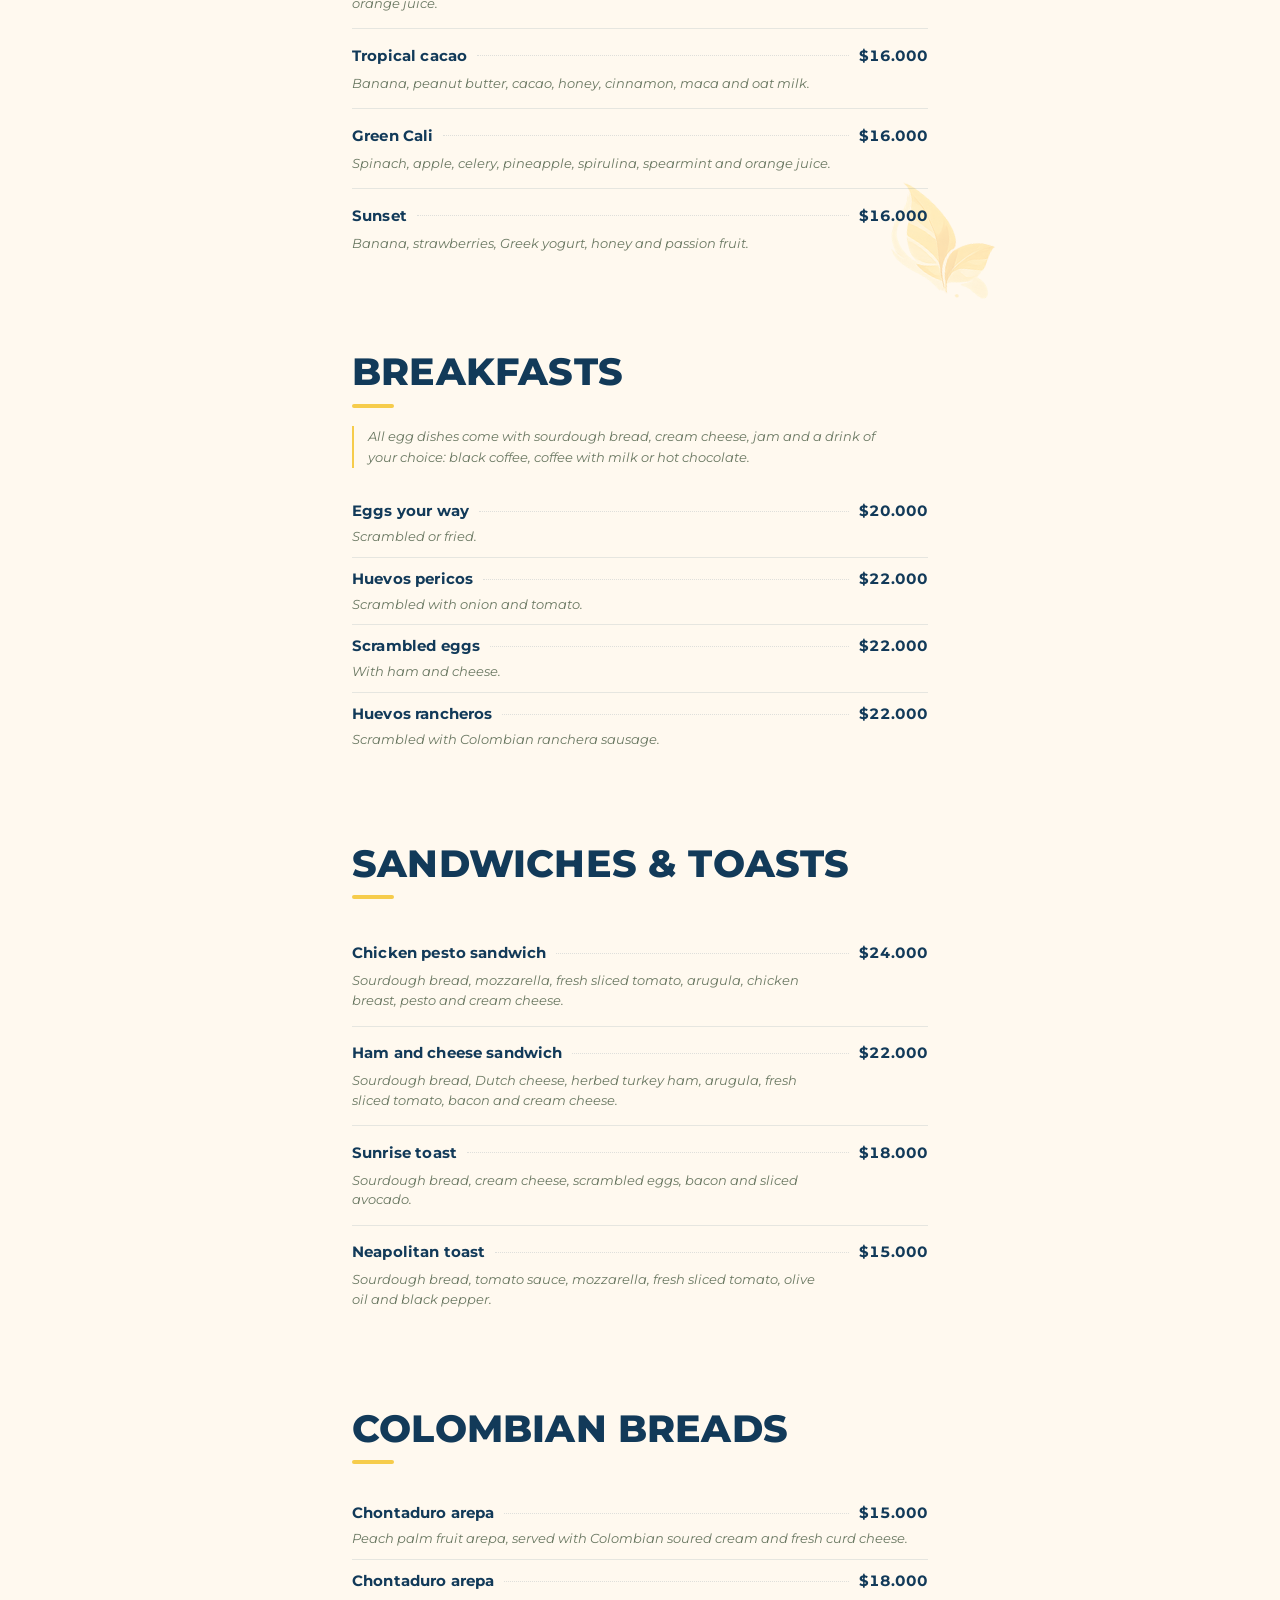
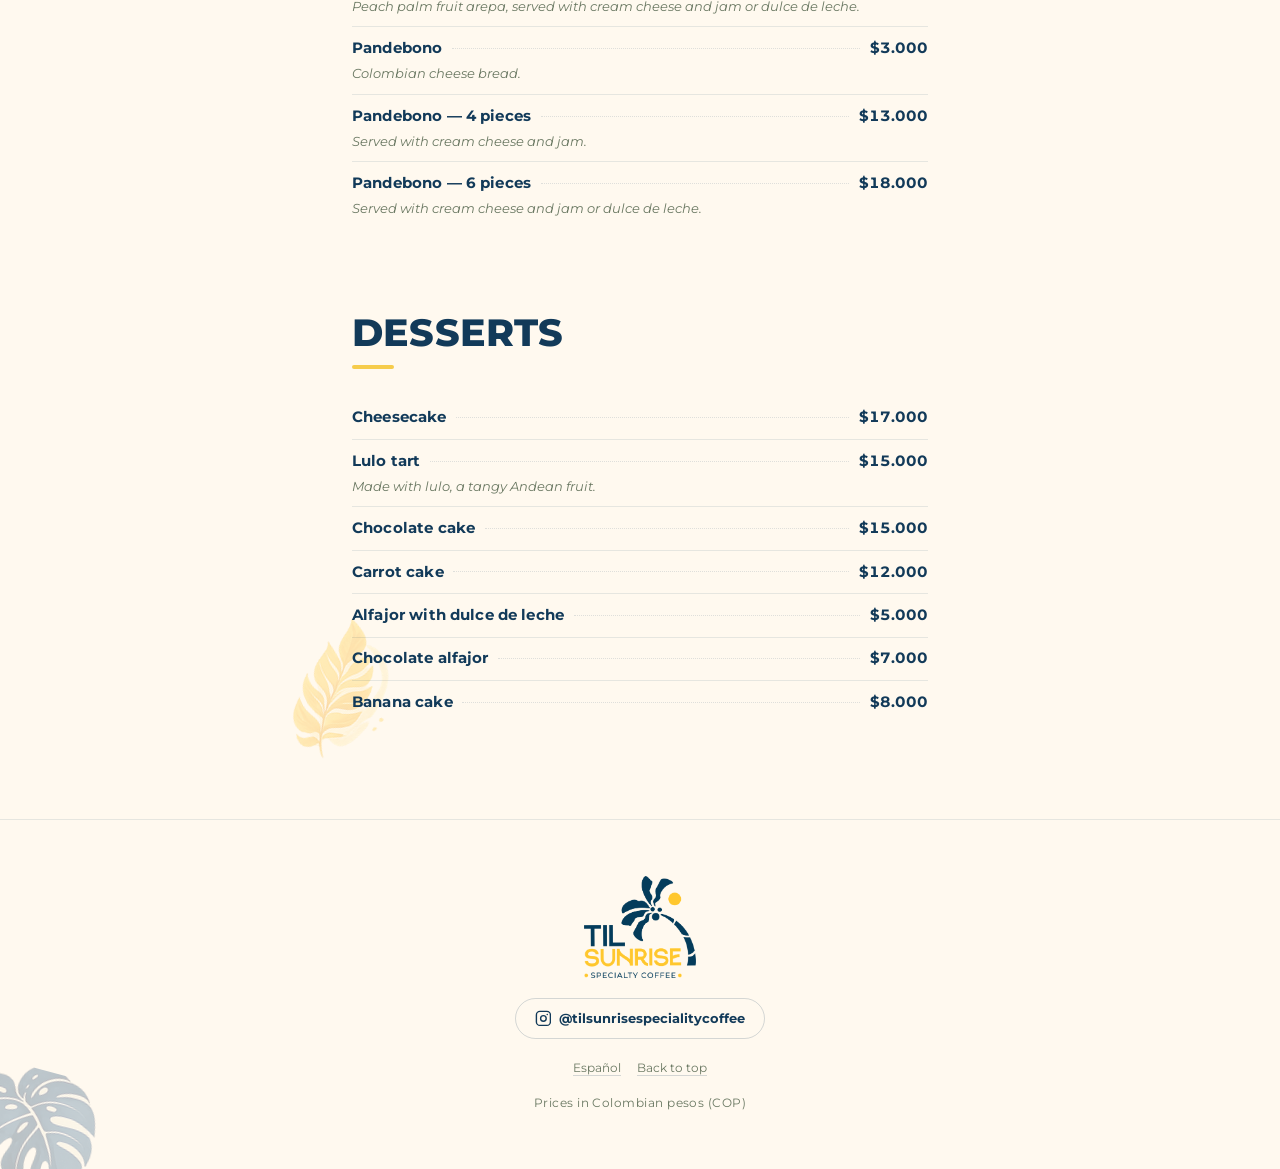
==== commit 32deea42: "feat: cuadrar la carta web con la carta impresa La dueña mandó las fotos de la carta diseñada y pidi" ====
--- a/en.html
+++ b/en.html
@@ -31,7 +31,7 @@
 
 <link rel="preload" href="assets/fonts/montserrat-latin.woff2" as="font" type="font/woff2" crossorigin>
 <link rel="stylesheet" href="assets/menu.css">
-<script type="application/ld+json">{"@context":"https://schema.org","@type":"CafeOrCoffeeShop","name":"Til Sunrise Specialty Coffee","servesCuisine":"Coffee","address":{"@type":"PostalAddress","addressLocality":"Cali","addressCountry":"CO"},"sameAs":["https://www.instagram.com/tilsunrisespecialitycoffee/"],"hasMenu":{"@type":"Menu","inLanguage":"en","hasMenuSection":[{"@type":"MenuSection","name":"Hot","hasMenuItem":[{"@type":"MenuItem","name":"Single espresso","offers":{"@type":"Offer","price":"6000","priceCurrency":"COP"}},{"@type":"MenuItem","name":"Double espresso","offers":{"@type":"Offer","price":"7000","priceCurrency":"COP"}},{"@type":"MenuItem","name":"Americano","offers":{"@type":"Offer","price":"8000","priceCurrency":"COP"}},{"@type":"MenuItem","name":"Cappuccino","offers":{"@type":"Offer","price":"10000","priceCurrency":"COP"}},{"@type":"MenuItem","name":"Latte","offers":{"@type":"Offer","price":"10000","priceCurrency":"COP"}},{"@type":"MenuItem","name":"Flat white","offers":{"@type":"Offer","price":"10000","priceCurrency":"COP"}},{"@type":"MenuItem","name":"Macchiato","offers":{"@type":"Offer","price":"8000","priceCurrency":"COP"}},{"@type":"MenuItem","name":"Mocha","offers":{"@type":"Offer","price":"12000","priceCurrency":"COP"}},{"@type":"MenuItem","name":"Chai latte","offers":{"@type":"Offer","price":"10000","priceCurrency":"COP"}},{"@type":"MenuItem","name":"Milo","offers":{"@type":"Offer","price":"10000","priceCurrency":"COP"}},{"@type":"MenuItem","name":"Hot chocolate","offers":{"@type":"Offer","price":"10000","priceCurrency":"COP"}},{"@type":"MenuItem","name":"Hot chocolate with cheese","offers":{"@type":"Offer","price":"14000","priceCurrency":"COP"}},{"@type":"MenuItem","name":"Hot chocolate with marshmallows","offers":{"@type":"Offer","price":"14000","priceCurrency":"COP"}}]},{"@type":"MenuSection","name":"Cold","hasMenuItem":[{"@type":"MenuItem","name":"Iced latte","offers":{"@type":"Offer","price":"12000","priceCurrency":"COP"}},{"@type":"MenuItem","name":"Cold brew","offers":{"@type":"Offer","price":"10000","priceCurrency":"COP"}},{"@type":"MenuItem","name":"Orange coffee","offers":{"@type":"Offer","price":"12000","priceCurrency":"COP"}},{"@type":"MenuItem","name":"Frozen coffee","offers":{"@type":"Offer","price":"16000","priceCurrency":"COP"}},{"@type":"MenuItem","name":"Coffee milkshake","offers":{"@type":"Offer","price":"18000","priceCurrency":"COP"}},{"@type":"MenuItem","name":"Iced Milo","offers":{"@type":"Offer","price":"12000","priceCurrency":"COP"}},{"@type":"MenuItem","name":"Iced chai latte","offers":{"@type":"Offer","price":"12000","priceCurrency":"COP"}},{"@type":"MenuItem","name":"Fresh juices","offers":{"@type":"Offer","price":"12000","priceCurrency":"COP"}},{"@type":"MenuItem","name":"Fresh lemonade","offers":{"@type":"Offer","price":"10000","priceCurrency":"COP"}},{"@type":"MenuItem","name":"Lulada","offers":{"@type":"Offer","price":"16000","priceCurrency":"COP"}},{"@type":"MenuItem","name":"Italian sodas","description":"Red berries, yellow fruits, coffee","offers":{"@type":"Offer","price":"16000","priceCurrency":"COP"}}]},{"@type":"MenuSection","name":"Filter coffee","hasMenuItem":[{"@type":"MenuItem","name":"Filter coffee — 2 cups","offers":{"@type":"Offer","price":"18000","priceCurrency":"COP"}},{"@type":"MenuItem","name":"Filter coffee — 3 cups","offers":{"@type":"Offer","price":"26000","priceCurrency":"COP"}}]},{"@type":"MenuSection","name":"Smoothies","hasMenuItem":[{"@type":"MenuItem","name":"Sunrise","description":"Pineapple, Greek yogurt, ginger, passion fruit, spearmint, honey and orange juice.","offers":{"@type":"Offer","price":"16000","priceCurrency":"COP"}},{"@type":"MenuItem","name":"Tropical cacao","description":"Banana, peanut butter, cacao, honey, cinnamon, maca and oat milk.","offers":{"@type":"Offer","price":"16000","priceCurrency":"COP"}},{"@type":"MenuItem","name":"Green Cali","description":"Spinach, apple, celery, pineapple, spirulina, spearmint and orange juice.","offers":{"@type":"Offer","price":"16000","priceCurrency":"COP"}},{"@type":"MenuItem","name":"Sunset","description":"Banana, strawberries, Greek yogurt, honey and passion fruit.","offers":{"@type":"Offer","price":"16000","priceCurrency":"COP"}}]},{"@type":"MenuSection","name":"Breakfasts","description":"All egg dishes come with sourdough bread, cream cheese, jam and a drink of your choice: black coffee, coffee with milk or hot chocolate.","hasMenuItem":[{"@type":"MenuItem","name":"Eggs your way","description":"Scrambled or fried.","offers":{"@type":"Offer","price":"20000","priceCurrency":"COP"}},{"@type":"MenuItem","name":"Huevos pericos","description":"Scrambled with onion and tomato.","offers":{"@type":"Offer","price":"22000","priceCurrency":"COP"}},{"@type":"MenuItem","name":"Scrambled eggs with ham and cheese","offers":{"@type":"Offer","price":"22000","priceCurrency":"COP"}},{"@type":"MenuItem","name":"Huevos rancheros","description":"Scrambled with Colombian ranchera sausage.","offers":{"@type":"Offer","price":"22000","priceCurrency":"COP"}}]},{"@type":"MenuSection","name":"Sandwiches & toasts","hasMenuItem":[{"@type":"MenuItem","name":"Chicken pesto sandwich","description":"Sourdough bread, mozzarella, fresh sliced tomato, arugula, chicken breast, pesto and cream cheese.","offers":{"@type":"Offer","price":"24000","priceCurrency":"COP"}},{"@type":"MenuItem","name":"Ham and cheese sandwich","description":"Sourdough bread, Dutch cheese, herbed turkey ham, arugula, fresh sliced tomato, bacon and cream cheese.","offers":{"@type":"Offer","price":"22000","priceCurrency":"COP"}},{"@type":"MenuItem","name":"Sunrise toast","description":"Sourdough bread, cream cheese, scrambled eggs, bacon and sliced avocado.","offers":{"@type":"Offer","price":"18000","priceCurrency":"COP"}},{"@type":"MenuItem","name":"Neapolitan toast","description":"Sourdough bread, tomato sauce, mozzarella, fresh sliced tomato, olive oil and black pepper.","offers":{"@type":"Offer","price":"15000","priceCurrency":"COP"}}]},{"@type":"MenuSection","name":"Colombian breads","hasMenuItem":[{"@type":"MenuItem","name":"Chontaduro arepa with cheese","description":"Peach palm fruit arepa, served with Colombian soured cream and fresh curd cheese.","offers":{"@type":"Offer","price":"10000","priceCurrency":"COP"}},{"@type":"MenuItem","name":"Pandebono","description":"Colombian cheese bread.","offers":{"@type":"Offer","price":"3000","priceCurrency":"COP"}},{"@type":"MenuItem","name":"Pandebono — 4 pieces","description":"Served with cream cheese and jam.","offers":{"@type":"Offer","price":"13000","priceCurrency":"COP"}},{"@type":"MenuItem","name":"Pandebono — basket of 6","description":"Served with cream cheese and jam or dulce de leche.","offers":{"@type":"Offer","price":"18000","priceCurrency":"COP"}}]},{"@type":"MenuSection","name":"Desserts","hasMenuItem":[{"@type":"MenuItem","name":"Chocolate cake","offers":{"@type":"Offer","price":"15000","priceCurrency":"COP"}},{"@type":"MenuItem","name":"Orange & poppy seed cake","offers":{"@type":"Offer","price":"12000","priceCurrency":"COP"}},{"@type":"MenuItem","name":"Carrot cake","offers":{"@type":"Offer","price":"12000","priceCurrency":"COP"}},{"@type":"MenuItem","name":"Banana cake","offers":{"@type":"Offer","price":"8000","priceCurrency":"COP"}},{"@type":"MenuItem","name":"Yellow fruit cheesecake","offers":{"@type":"Offer","price":"15000","priceCurrency":"COP"}},{"@type":"MenuItem","name":"Red fruit cheesecake","offers":{"@type":"Offer","price":"15000","priceCurrency":"COP"}},{"@type":"MenuItem","name":"Lulo tart","description":"Made with lulo, a tangy Andean fruit.","offers":{"@type":"Offer","price":"15000","priceCurrency":"COP"}},{"@type":"MenuItem","name":"Alfajor with dulce de leche","offers":{"@type":"Offer","price":"5000","priceCurrency":"COP"}},{"@type":"MenuItem","name":"Chocolate alfajor","offers":{"@type":"Offer","price":"7000","priceCurrency":"COP"}}]}]}}</script>
+<script type="application/ld+json">{"@context":"https://schema.org","@type":"CafeOrCoffeeShop","name":"Til Sunrise Specialty Coffee","servesCuisine":"Coffee","address":{"@type":"PostalAddress","addressLocality":"Cali","addressCountry":"CO"},"sameAs":["https://www.instagram.com/tilsunrisespecialitycoffee/"],"hasMenu":{"@type":"Menu","inLanguage":"en","hasMenuSection":[{"@type":"MenuSection","name":"Hot","hasMenuItem":[{"@type":"MenuItem","name":"Single espresso","offers":{"@type":"Offer","price":"6000","priceCurrency":"COP"}},{"@type":"MenuItem","name":"Double espresso","offers":{"@type":"Offer","price":"7000","priceCurrency":"COP"}},{"@type":"MenuItem","name":"Americano","offers":{"@type":"Offer","price":"8000","priceCurrency":"COP"}},{"@type":"MenuItem","name":"Cappuccino","offers":{"@type":"Offer","price":"10000","priceCurrency":"COP"}},{"@type":"MenuItem","name":"Vanilla cappuccino","offers":{"@type":"Offer","price":"11000","priceCurrency":"COP"}},{"@type":"MenuItem","name":"Latte","offers":{"@type":"Offer","price":"10000","priceCurrency":"COP"}},{"@type":"MenuItem","name":"Flat white","offers":{"@type":"Offer","price":"10000","priceCurrency":"COP"}},{"@type":"MenuItem","name":"Macchiato","offers":{"@type":"Offer","price":"8000","priceCurrency":"COP"}},{"@type":"MenuItem","name":"Mocha","offers":{"@type":"Offer","price":"12000","priceCurrency":"COP"}},{"@type":"MenuItem","name":"Chai latte","offers":{"@type":"Offer","price":"10000","priceCurrency":"COP"}},{"@type":"MenuItem","name":"Milo","offers":{"@type":"Offer","price":"10000","priceCurrency":"COP"}},{"@type":"MenuItem","name":"Hot chocolate","offers":{"@type":"Offer","price":"10000","priceCurrency":"COP"}},{"@type":"MenuItem","name":"Hot chocolate with cheese","offers":{"@type":"Offer","price":"14000","priceCurrency":"COP"}},{"@type":"MenuItem","name":"Herbal tea","offers":{"@type":"Offer","price":"5000","priceCurrency":"COP"}},{"@type":"MenuItem","name":"Fruit infusion","description":"Herbal tea of your choice, fresh strawberry and mint leaves.","offers":{"@type":"Offer","price":"7500","priceCurrency":"COP"}}]},{"@type":"MenuSection","name":"Cold","hasMenuItem":[{"@type":"MenuItem","name":"Iced latte","offers":{"@type":"Offer","price":"12000","priceCurrency":"COP"}},{"@type":"MenuItem","name":"Cold brew","offers":{"@type":"Offer","price":"10000","priceCurrency":"COP"}},{"@type":"MenuItem","name":"Orange coffee","offers":{"@type":"Offer","price":"12000","priceCurrency":"COP"}},{"@type":"MenuItem","name":"Frozen coffee","offers":{"@type":"Offer","price":"16000","priceCurrency":"COP"}},{"@type":"MenuItem","name":"Coffee milkshake","offers":{"@type":"Offer","price":"18000","priceCurrency":"COP"}},{"@type":"MenuItem","name":"Iced Milo","offers":{"@type":"Offer","price":"12000","priceCurrency":"COP"}},{"@type":"MenuItem","name":"Iced chai latte","offers":{"@type":"Offer","price":"12000","priceCurrency":"COP"}},{"@type":"MenuItem","name":"Fresh juices","offers":{"@type":"Offer","price":"12000","priceCurrency":"COP"}},{"@type":"MenuItem","name":"Fresh lemonade","offers":{"@type":"Offer","price":"10000","priceCurrency":"COP"}},{"@type":"MenuItem","name":"Lulada","offers":{"@type":"Offer","price":"16000","priceCurrency":"COP"}},{"@type":"MenuItem","name":"Italian sodas","description":"Red berries, yellow fruits, coffee","offers":{"@type":"Offer","price":"16000","priceCurrency":"COP"}}]},{"@type":"MenuSection","name":"Filter coffee","hasMenuItem":[{"@type":"MenuItem","name":"Filter coffee — 2 cups","offers":{"@type":"Offer","price":"18000","priceCurrency":"COP"}},{"@type":"MenuItem","name":"Filter coffee — 3 cups","offers":{"@type":"Offer","price":"26000","priceCurrency":"COP"}}]},{"@type":"MenuSection","name":"Smoothies","hasMenuItem":[{"@type":"MenuItem","name":"Sunrise","description":"Pineapple, Greek yogurt, ginger, passion fruit, spearmint, honey and orange juice.","offers":{"@type":"Offer","price":"16000","priceCurrency":"COP"}},{"@type":"MenuItem","name":"Tropical cacao","description":"Banana, peanut butter, cacao, honey, cinnamon, maca and oat milk.","offers":{"@type":"Offer","price":"16000","priceCurrency":"COP"}},{"@type":"MenuItem","name":"Green Cali","description":"Spinach, apple, celery, pineapple, spirulina, spearmint and orange juice.","offers":{"@type":"Offer","price":"16000","priceCurrency":"COP"}},{"@type":"MenuItem","name":"Sunset","description":"Banana, strawberries, Greek yogurt, honey and passion fruit.","offers":{"@type":"Offer","price":"16000","priceCurrency":"COP"}}]},{"@type":"MenuSection","name":"Breakfasts","description":"All egg dishes come with sourdough bread, cream cheese, jam and a drink of your choice: black coffee, coffee with milk or hot chocolate.","hasMenuItem":[{"@type":"MenuItem","name":"Eggs your way","description":"Scrambled or fried.","offers":{"@type":"Offer","price":"20000","priceCurrency":"COP"}},{"@type":"MenuItem","name":"Huevos pericos","description":"Scrambled with onion and tomato.","offers":{"@type":"Offer","price":"22000","priceCurrency":"COP"}},{"@type":"MenuItem","name":"Scrambled eggs","description":"With ham and cheese.","offers":{"@type":"Offer","price":"22000","priceCurrency":"COP"}},{"@type":"MenuItem","name":"Huevos rancheros","description":"Scrambled with Colombian ranchera sausage.","offers":{"@type":"Offer","price":"22000","priceCurrency":"COP"}}]},{"@type":"MenuSection","name":"Sandwiches & toasts","hasMenuItem":[{"@type":"MenuItem","name":"Chicken pesto sandwich","description":"Sourdough bread, mozzarella, fresh sliced tomato, arugula, chicken breast, pesto and cream cheese.","offers":{"@type":"Offer","price":"24000","priceCurrency":"COP"}},{"@type":"MenuItem","name":"Ham and cheese sandwich","description":"Sourdough bread, Dutch cheese, herbed turkey ham, arugula, fresh sliced tomato, bacon and cream cheese.","offers":{"@type":"Offer","price":"22000","priceCurrency":"COP"}},{"@type":"MenuItem","name":"Sunrise toast","description":"Sourdough bread, cream cheese, scrambled eggs, bacon and sliced avocado.","offers":{"@type":"Offer","price":"18000","priceCurrency":"COP"}},{"@type":"MenuItem","name":"Neapolitan toast","description":"Sourdough bread, tomato sauce, mozzarella, fresh sliced tomato, olive oil and black pepper.","offers":{"@type":"Offer","price":"15000","priceCurrency":"COP"}}]},{"@type":"MenuSection","name":"Colombian breads","hasMenuItem":[{"@type":"MenuItem","name":"Chontaduro arepa","description":"Peach palm fruit arepa, served with Colombian soured cream and fresh curd cheese.","offers":{"@type":"Offer","price":"15000","priceCurrency":"COP"}},{"@type":"MenuItem","name":"Chontaduro arepa","description":"Peach palm fruit arepa, served with cream cheese and jam or dulce de leche.","offers":{"@type":"Offer","price":"18000","priceCurrency":"COP"}},{"@type":"MenuItem","name":"Pandebono","description":"Colombian cheese bread.","offers":{"@type":"Offer","price":"3000","priceCurrency":"COP"}},{"@type":"MenuItem","name":"Pandebono — 4 pieces","description":"Served with cream cheese and jam.","offers":{"@type":"Offer","price":"13000","priceCurrency":"COP"}},{"@type":"MenuItem","name":"Pandebono — 6 pieces","description":"Served with cream cheese and jam or dulce de leche.","offers":{"@type":"Offer","price":"18000","priceCurrency":"COP"}}]},{"@type":"MenuSection","name":"Desserts","hasMenuItem":[{"@type":"MenuItem","name":"Cheesecake","offers":{"@type":"Offer","price":"17000","priceCurrency":"COP"}},{"@type":"MenuItem","name":"Lulo tart","description":"Made with lulo, a tangy Andean fruit.","offers":{"@type":"Offer","price":"15000","priceCurrency":"COP"}},{"@type":"MenuItem","name":"Chocolate cake","offers":{"@type":"Offer","price":"15000","priceCurrency":"COP"}},{"@type":"MenuItem","name":"Carrot cake","offers":{"@type":"Offer","price":"12000","priceCurrency":"COP"}},{"@type":"MenuItem","name":"Alfajor with dulce de leche","offers":{"@type":"Offer","price":"5000","priceCurrency":"COP"}},{"@type":"MenuItem","name":"Chocolate alfajor","offers":{"@type":"Offer","price":"7000","priceCurrency":"COP"}},{"@type":"MenuItem","name":"Banana cake","offers":{"@type":"Offer","price":"8000","priceCurrency":"COP"}}]}]}}</script>
 </head>
 <body>
 <a class="skip" href="#menu">Skip to menu</a>
@@ -123,6 +123,13 @@
         </li>
         <li class="item">
           <p class="item__row">
+            <span class="item__name">Vanilla cappuccino</span>
+            <span class="item__leader" aria-hidden="true"></span>
+            <span class="item__price">$11.000</span>
+          </p>
+        </li>
+        <li class="item">
+          <p class="item__row">
             <span class="item__name">Latte</span>
             <span class="item__leader" aria-hidden="true"></span>
             <span class="item__price">$10.000</span>
@@ -179,10 +186,18 @@
         </li>
         <li class="item">
           <p class="item__row">
-            <span class="item__name">Hot chocolate with marshmallows</span>
-            <span class="item__leader" aria-hidden="true"></span>
-            <span class="item__price">$14.000</span>
-          </p>
+            <span class="item__name">Herbal tea</span>
+            <span class="item__leader" aria-hidden="true"></span>
+            <span class="item__price">$5.000</span>
+          </p>
+        </li>
+        <li class="item">
+          <p class="item__row">
+            <span class="item__name">Fruit infusion</span>
+            <span class="item__leader" aria-hidden="true"></span>
+            <span class="item__price">$7.500</span>
+          </p>
+          <p class="item__desc">Herbal tea of your choice, fresh strawberry and mint leaves.</p>
         </li>
         </ul>
         <div class="box">
@@ -190,16 +205,23 @@
           <ul class="items">
         <li class="item">
           <p class="item__row">
-            <span class="item__name">Almond milk</span>
+            <span class="item__name">Oat milk</span>
             <span class="item__leader" aria-hidden="true"></span>
             <span class="item__price">$3.000</span>
           </p>
         </li>
         <li class="item">
           <p class="item__row">
-            <span class="item__name">Regular milk</span>
-            <span class="item__leader" aria-hidden="true"></span>
-            <span class="item__price">$2.000</span>
+            <span class="item__name">Lemon juice / michelada</span>
+            <span class="item__leader" aria-hidden="true"></span>
+            <span class="item__price">$3.000</span>
+          </p>
+        </li>
+        <li class="item">
+          <p class="item__row">
+            <span class="item__name">Add a shot of liquor</span>
+            <span class="item__leader" aria-hidden="true"></span>
+            <span class="item__price">$8.000</span>
           </p>
         </li>
           </ul>
@@ -379,10 +401,11 @@
         </li>
         <li class="item">
           <p class="item__row">
-            <span class="item__name">Scrambled eggs with ham and cheese</span>
+            <span class="item__name">Scrambled eggs</span>
             <span class="item__leader" aria-hidden="true"></span>
             <span class="item__price">$22.000</span>
           </p>
+          <p class="item__desc">With ham and cheese.</p>
         </li>
         <li class="item">
           <p class="item__row">
@@ -442,14 +465,22 @@
         <ul class="items">
         <li class="item">
           <p class="item__row">
-            <span class="item__name">Chontaduro arepa with cheese</span>
-            <span class="item__leader" aria-hidden="true"></span>
-            <span class="item__price">$10.000</span>
+            <span class="item__name">Chontaduro arepa</span>
+            <span class="item__leader" aria-hidden="true"></span>
+            <span class="item__price">$15.000</span>
           </p>
           <p class="item__desc">Peach palm fruit arepa, served with Colombian soured cream and fresh curd cheese.</p>
         </li>
         <li class="item">
           <p class="item__row">
+            <span class="item__name">Chontaduro arepa</span>
+            <span class="item__leader" aria-hidden="true"></span>
+            <span class="item__price">$18.000</span>
+          </p>
+          <p class="item__desc">Peach palm fruit arepa, served with cream cheese and jam or dulce de leche.</p>
+        </li>
+        <li class="item">
+          <p class="item__row">
             <span class="item__name">Pandebono</span>
             <span class="item__leader" aria-hidden="true"></span>
             <span class="item__price">$3.000</span>
@@ -466,7 +497,7 @@
         </li>
         <li class="item">
           <p class="item__row">
-            <span class="item__name">Pandebono — basket of 6</span>
+            <span class="item__name">Pandebono — 6 pieces</span>
             <span class="item__leader" aria-hidden="true"></span>
             <span class="item__price">$18.000</span>
           </p>
@@ -483,6 +514,21 @@
         <ul class="items">
         <li class="item">
           <p class="item__row">
+            <span class="item__name">Cheesecake</span>
+            <span class="item__leader" aria-hidden="true"></span>
+            <span class="item__price">$17.000</span>
+          </p>
+        </li>
+        <li class="item">
+          <p class="item__row">
+            <span class="item__name">Lulo tart</span>
+            <span class="item__leader" aria-hidden="true"></span>
+            <span class="item__price">$15.000</span>
+          </p>
+          <p class="item__desc">Made with lulo, a tangy Andean fruit.</p>
+        </li>
+        <li class="item">
+          <p class="item__row">
             <span class="item__name">Chocolate cake</span>
             <span class="item__leader" aria-hidden="true"></span>
             <span class="item__price">$15.000</span>
@@ -490,13 +536,6 @@
         </li>
         <li class="item">
           <p class="item__row">
-            <span class="item__name">Orange &amp; poppy seed cake</span>
-            <span class="item__leader" aria-hidden="true"></span>
-            <span class="item__price">$12.000</span>
-          </p>
-        </li>
-        <li class="item">
-          <p class="item__row">
             <span class="item__name">Carrot cake</span>
             <span class="item__leader" aria-hidden="true"></span>
             <span class="item__price">$12.000</span>
@@ -504,45 +543,23 @@
         </li>
         <li class="item">
           <p class="item__row">
+            <span class="item__name">Alfajor with dulce de leche</span>
+            <span class="item__leader" aria-hidden="true"></span>
+            <span class="item__price">$5.000</span>
+          </p>
+        </li>
+        <li class="item">
+          <p class="item__row">
+            <span class="item__name">Chocolate alfajor</span>
+            <span class="item__leader" aria-hidden="true"></span>
+            <span class="item__price">$7.000</span>
+          </p>
+        </li>
+        <li class="item">
+          <p class="item__row">
             <span class="item__name">Banana cake</span>
             <span class="item__leader" aria-hidden="true"></span>
             <span class="item__price">$8.000</span>
-          </p>
-        </li>
-        <li class="item">
-          <p class="item__row">
-            <span class="item__name">Yellow fruit cheesecake</span>
-            <span class="item__leader" aria-hidden="true"></span>
-            <span class="item__price">$15.000</span>
-          </p>
-        </li>
-        <li class="item">
-          <p class="item__row">
-            <span class="item__name">Red fruit cheesecake</span>
-            <span class="item__leader" aria-hidden="true"></span>
-            <span class="item__price">$15.000</span>
-          </p>
-        </li>
-        <li class="item">
-          <p class="item__row">
-            <span class="item__name">Lulo tart</span>
-            <span class="item__leader" aria-hidden="true"></span>
-            <span class="item__price">$15.000</span>
-          </p>
-          <p class="item__desc">Made with lulo, a tangy Andean fruit.</p>
-        </li>
-        <li class="item">
-          <p class="item__row">
-            <span class="item__name">Alfajor with dulce de leche</span>
-            <span class="item__leader" aria-hidden="true"></span>
-            <span class="item__price">$5.000</span>
-          </p>
-        </li>
-        <li class="item">
-          <p class="item__row">
-            <span class="item__name">Chocolate alfajor</span>
-            <span class="item__leader" aria-hidden="true"></span>
-            <span class="item__price">$7.000</span>
           </p>
         </li>
         </ul>
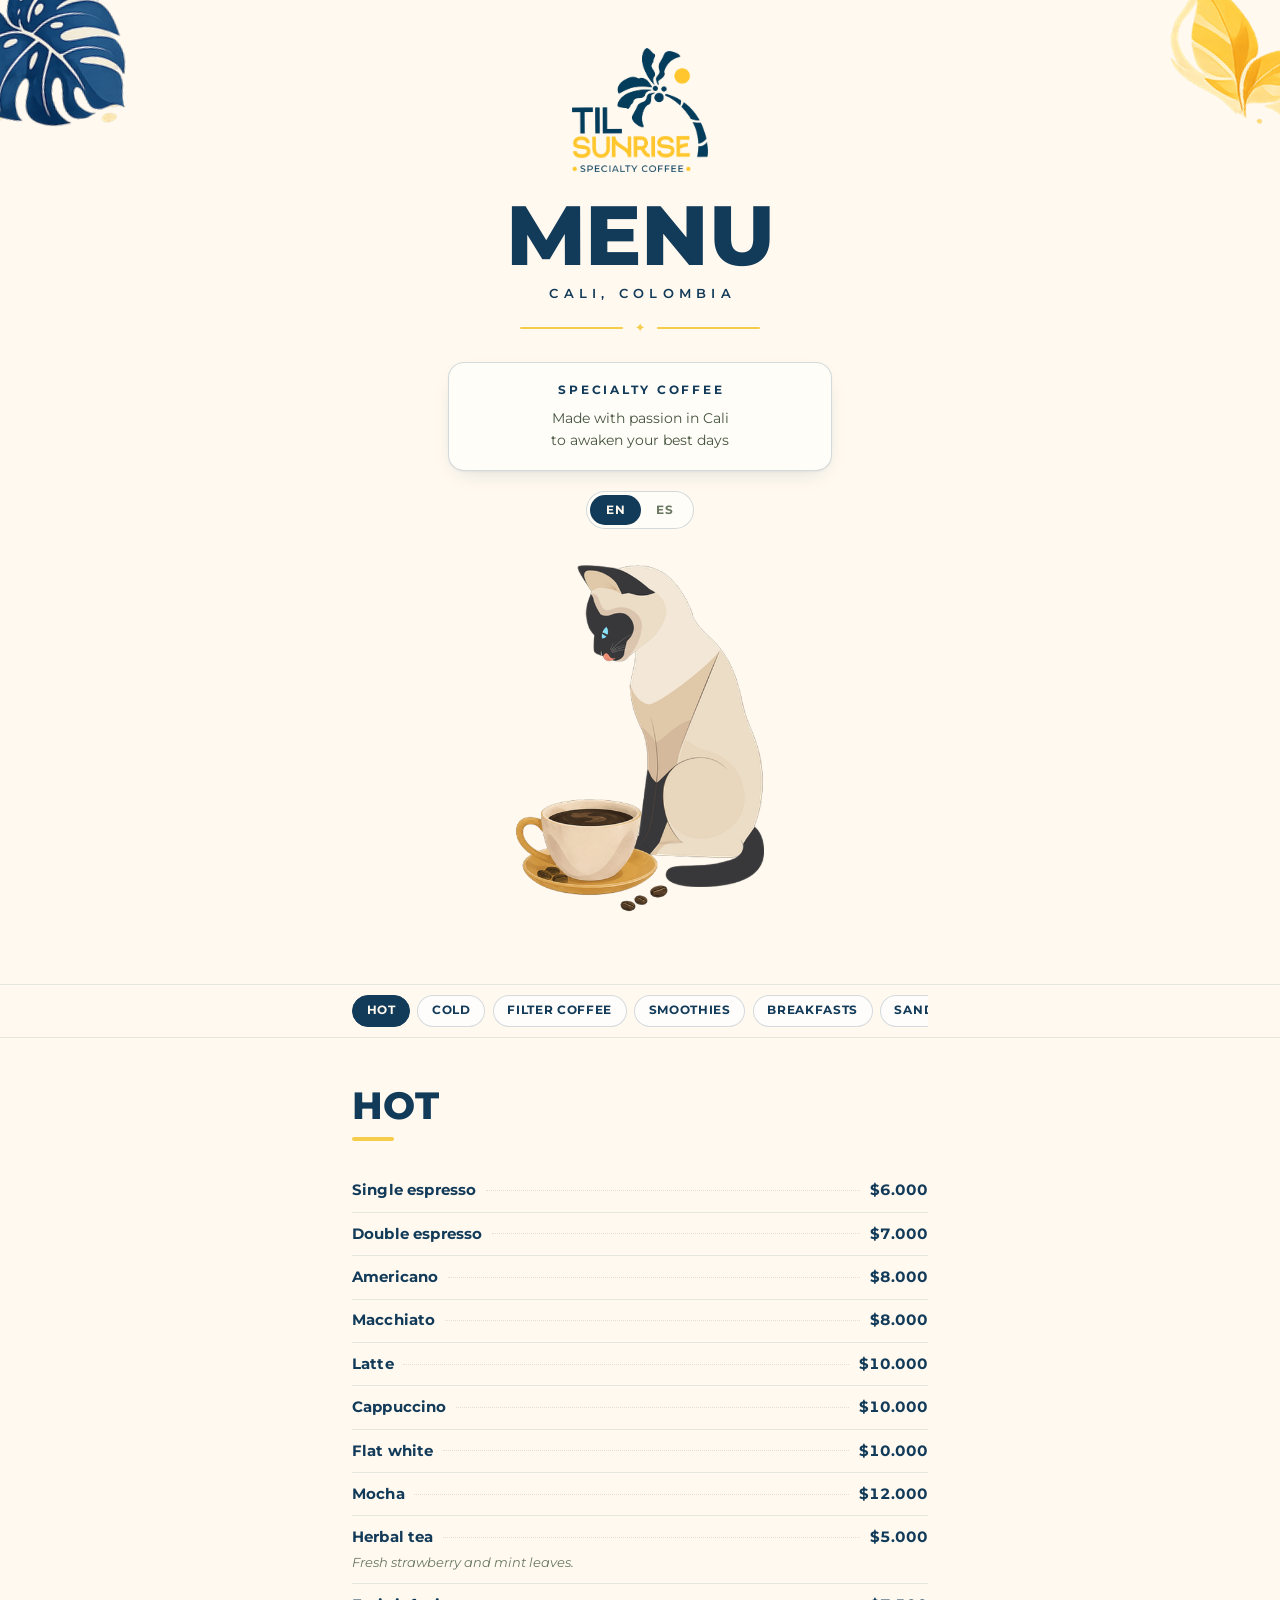
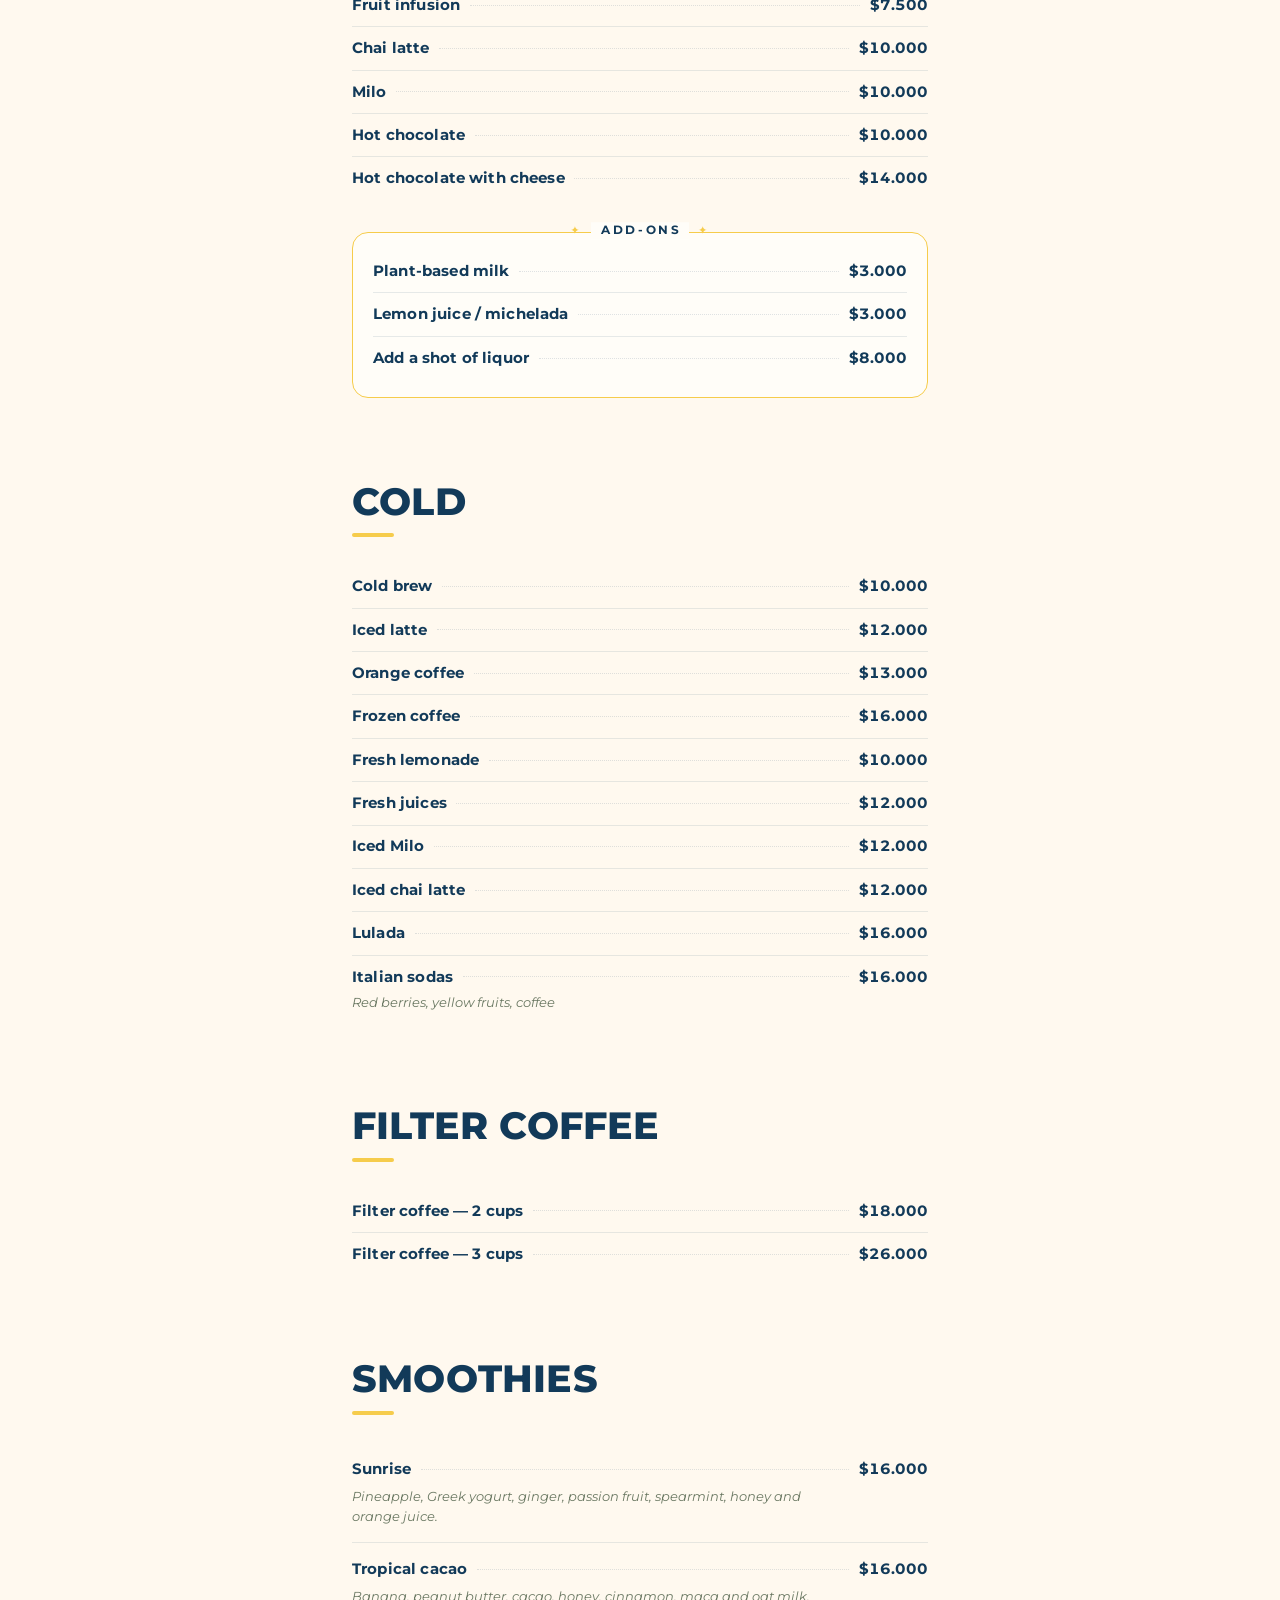
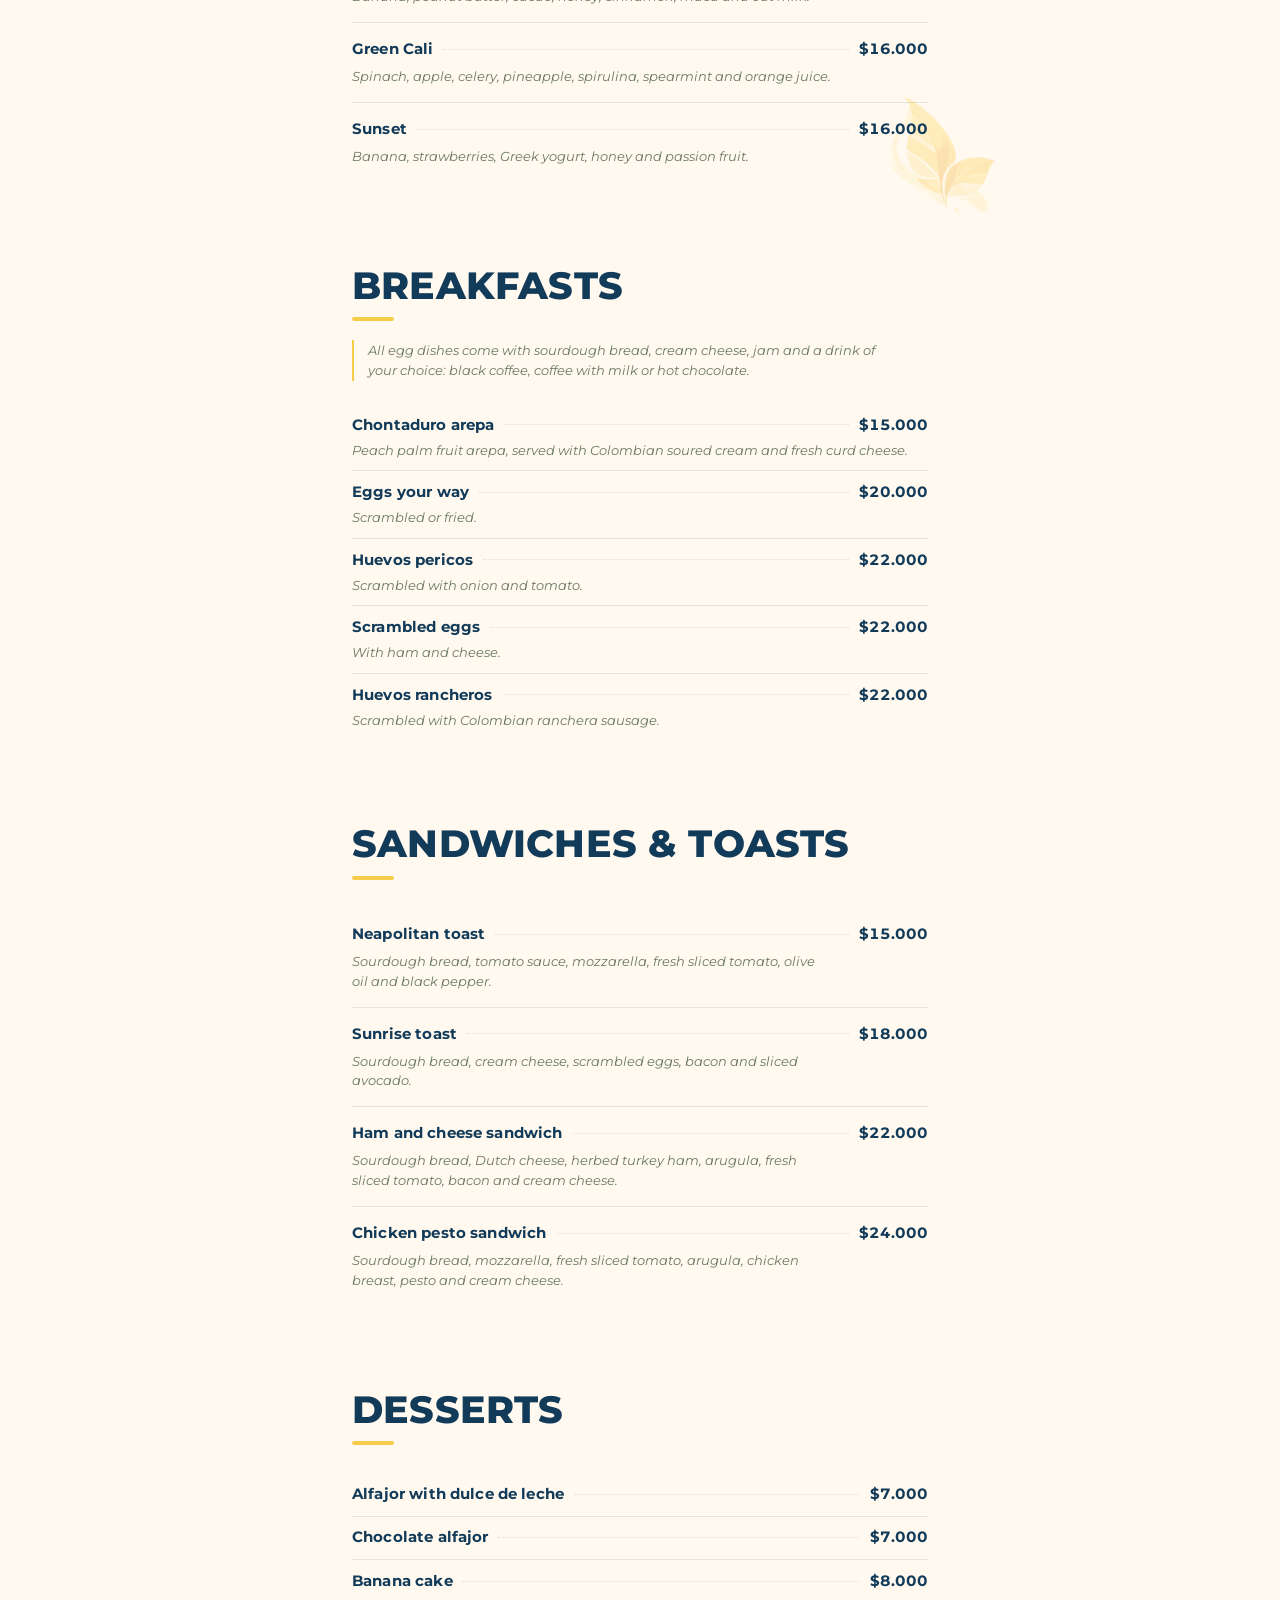
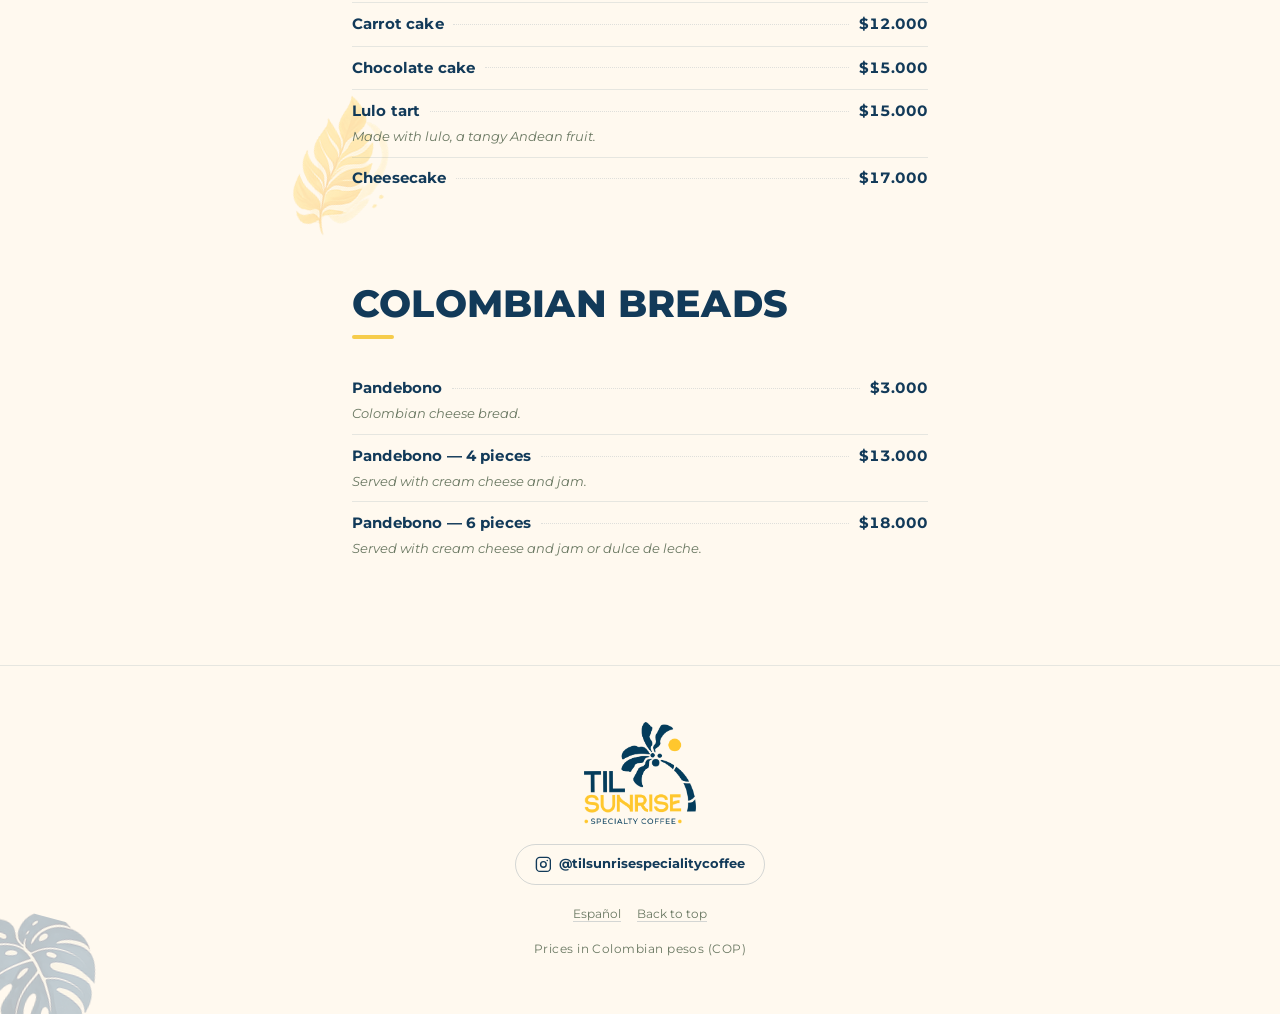
==== commit 27f30a2e: "feat: cuadrar la carta web con la carta impresa v6 La dueña mandó la versión 6 de la carta diseñada." ====
--- a/en.html
+++ b/en.html
@@ -31,7 +31,7 @@
 
 <link rel="preload" href="assets/fonts/montserrat-latin.woff2" as="font" type="font/woff2" crossorigin>
 <link rel="stylesheet" href="assets/menu.css">
-<script type="application/ld+json">{"@context":"https://schema.org","@type":"CafeOrCoffeeShop","name":"Til Sunrise Specialty Coffee","servesCuisine":"Coffee","address":{"@type":"PostalAddress","addressLocality":"Cali","addressCountry":"CO"},"sameAs":["https://www.instagram.com/tilsunrisespecialitycoffee/"],"hasMenu":{"@type":"Menu","inLanguage":"en","hasMenuSection":[{"@type":"MenuSection","name":"Hot","hasMenuItem":[{"@type":"MenuItem","name":"Single espresso","offers":{"@type":"Offer","price":"6000","priceCurrency":"COP"}},{"@type":"MenuItem","name":"Double espresso","offers":{"@type":"Offer","price":"7000","priceCurrency":"COP"}},{"@type":"MenuItem","name":"Americano","offers":{"@type":"Offer","price":"8000","priceCurrency":"COP"}},{"@type":"MenuItem","name":"Cappuccino","offers":{"@type":"Offer","price":"10000","priceCurrency":"COP"}},{"@type":"MenuItem","name":"Vanilla cappuccino","offers":{"@type":"Offer","price":"11000","priceCurrency":"COP"}},{"@type":"MenuItem","name":"Latte","offers":{"@type":"Offer","price":"10000","priceCurrency":"COP"}},{"@type":"MenuItem","name":"Flat white","offers":{"@type":"Offer","price":"10000","priceCurrency":"COP"}},{"@type":"MenuItem","name":"Macchiato","offers":{"@type":"Offer","price":"8000","priceCurrency":"COP"}},{"@type":"MenuItem","name":"Mocha","offers":{"@type":"Offer","price":"12000","priceCurrency":"COP"}},{"@type":"MenuItem","name":"Chai latte","offers":{"@type":"Offer","price":"10000","priceCurrency":"COP"}},{"@type":"MenuItem","name":"Milo","offers":{"@type":"Offer","price":"10000","priceCurrency":"COP"}},{"@type":"MenuItem","name":"Hot chocolate","offers":{"@type":"Offer","price":"10000","priceCurrency":"COP"}},{"@type":"MenuItem","name":"Hot chocolate with cheese","offers":{"@type":"Offer","price":"14000","priceCurrency":"COP"}},{"@type":"MenuItem","name":"Herbal tea","offers":{"@type":"Offer","price":"5000","priceCurrency":"COP"}},{"@type":"MenuItem","name":"Fruit infusion","description":"Herbal tea of your choice, fresh strawberry and mint leaves.","offers":{"@type":"Offer","price":"7500","priceCurrency":"COP"}}]},{"@type":"MenuSection","name":"Cold","hasMenuItem":[{"@type":"MenuItem","name":"Iced latte","offers":{"@type":"Offer","price":"12000","priceCurrency":"COP"}},{"@type":"MenuItem","name":"Cold brew","offers":{"@type":"Offer","price":"10000","priceCurrency":"COP"}},{"@type":"MenuItem","name":"Orange coffee","offers":{"@type":"Offer","price":"12000","priceCurrency":"COP"}},{"@type":"MenuItem","name":"Frozen coffee","offers":{"@type":"Offer","price":"16000","priceCurrency":"COP"}},{"@type":"MenuItem","name":"Coffee milkshake","offers":{"@type":"Offer","price":"18000","priceCurrency":"COP"}},{"@type":"MenuItem","name":"Iced Milo","offers":{"@type":"Offer","price":"12000","priceCurrency":"COP"}},{"@type":"MenuItem","name":"Iced chai latte","offers":{"@type":"Offer","price":"12000","priceCurrency":"COP"}},{"@type":"MenuItem","name":"Fresh juices","offers":{"@type":"Offer","price":"12000","priceCurrency":"COP"}},{"@type":"MenuItem","name":"Fresh lemonade","offers":{"@type":"Offer","price":"10000","priceCurrency":"COP"}},{"@type":"MenuItem","name":"Lulada","offers":{"@type":"Offer","price":"16000","priceCurrency":"COP"}},{"@type":"MenuItem","name":"Italian sodas","description":"Red berries, yellow fruits, coffee","offers":{"@type":"Offer","price":"16000","priceCurrency":"COP"}}]},{"@type":"MenuSection","name":"Filter coffee","hasMenuItem":[{"@type":"MenuItem","name":"Filter coffee — 2 cups","offers":{"@type":"Offer","price":"18000","priceCurrency":"COP"}},{"@type":"MenuItem","name":"Filter coffee — 3 cups","offers":{"@type":"Offer","price":"26000","priceCurrency":"COP"}}]},{"@type":"MenuSection","name":"Smoothies","hasMenuItem":[{"@type":"MenuItem","name":"Sunrise","description":"Pineapple, Greek yogurt, ginger, passion fruit, spearmint, honey and orange juice.","offers":{"@type":"Offer","price":"16000","priceCurrency":"COP"}},{"@type":"MenuItem","name":"Tropical cacao","description":"Banana, peanut butter, cacao, honey, cinnamon, maca and oat milk.","offers":{"@type":"Offer","price":"16000","priceCurrency":"COP"}},{"@type":"MenuItem","name":"Green Cali","description":"Spinach, apple, celery, pineapple, spirulina, spearmint and orange juice.","offers":{"@type":"Offer","price":"16000","priceCurrency":"COP"}},{"@type":"MenuItem","name":"Sunset","description":"Banana, strawberries, Greek yogurt, honey and passion fruit.","offers":{"@type":"Offer","price":"16000","priceCurrency":"COP"}}]},{"@type":"MenuSection","name":"Breakfasts","description":"All egg dishes come with sourdough bread, cream cheese, jam and a drink of your choice: black coffee, coffee with milk or hot chocolate.","hasMenuItem":[{"@type":"MenuItem","name":"Eggs your way","description":"Scrambled or fried.","offers":{"@type":"Offer","price":"20000","priceCurrency":"COP"}},{"@type":"MenuItem","name":"Huevos pericos","description":"Scrambled with onion and tomato.","offers":{"@type":"Offer","price":"22000","priceCurrency":"COP"}},{"@type":"MenuItem","name":"Scrambled eggs","description":"With ham and cheese.","offers":{"@type":"Offer","price":"22000","priceCurrency":"COP"}},{"@type":"MenuItem","name":"Huevos rancheros","description":"Scrambled with Colombian ranchera sausage.","offers":{"@type":"Offer","price":"22000","priceCurrency":"COP"}}]},{"@type":"MenuSection","name":"Sandwiches & toasts","hasMenuItem":[{"@type":"MenuItem","name":"Chicken pesto sandwich","description":"Sourdough bread, mozzarella, fresh sliced tomato, arugula, chicken breast, pesto and cream cheese.","offers":{"@type":"Offer","price":"24000","priceCurrency":"COP"}},{"@type":"MenuItem","name":"Ham and cheese sandwich","description":"Sourdough bread, Dutch cheese, herbed turkey ham, arugula, fresh sliced tomato, bacon and cream cheese.","offers":{"@type":"Offer","price":"22000","priceCurrency":"COP"}},{"@type":"MenuItem","name":"Sunrise toast","description":"Sourdough bread, cream cheese, scrambled eggs, bacon and sliced avocado.","offers":{"@type":"Offer","price":"18000","priceCurrency":"COP"}},{"@type":"MenuItem","name":"Neapolitan toast","description":"Sourdough bread, tomato sauce, mozzarella, fresh sliced tomato, olive oil and black pepper.","offers":{"@type":"Offer","price":"15000","priceCurrency":"COP"}}]},{"@type":"MenuSection","name":"Colombian breads","hasMenuItem":[{"@type":"MenuItem","name":"Chontaduro arepa","description":"Peach palm fruit arepa, served with Colombian soured cream and fresh curd cheese.","offers":{"@type":"Offer","price":"15000","priceCurrency":"COP"}},{"@type":"MenuItem","name":"Chontaduro arepa","description":"Peach palm fruit arepa, served with cream cheese and jam or dulce de leche.","offers":{"@type":"Offer","price":"18000","priceCurrency":"COP"}},{"@type":"MenuItem","name":"Pandebono","description":"Colombian cheese bread.","offers":{"@type":"Offer","price":"3000","priceCurrency":"COP"}},{"@type":"MenuItem","name":"Pandebono — 4 pieces","description":"Served with cream cheese and jam.","offers":{"@type":"Offer","price":"13000","priceCurrency":"COP"}},{"@type":"MenuItem","name":"Pandebono — 6 pieces","description":"Served with cream cheese and jam or dulce de leche.","offers":{"@type":"Offer","price":"18000","priceCurrency":"COP"}}]},{"@type":"MenuSection","name":"Desserts","hasMenuItem":[{"@type":"MenuItem","name":"Cheesecake","offers":{"@type":"Offer","price":"17000","priceCurrency":"COP"}},{"@type":"MenuItem","name":"Lulo tart","description":"Made with lulo, a tangy Andean fruit.","offers":{"@type":"Offer","price":"15000","priceCurrency":"COP"}},{"@type":"MenuItem","name":"Chocolate cake","offers":{"@type":"Offer","price":"15000","priceCurrency":"COP"}},{"@type":"MenuItem","name":"Carrot cake","offers":{"@type":"Offer","price":"12000","priceCurrency":"COP"}},{"@type":"MenuItem","name":"Alfajor with dulce de leche","offers":{"@type":"Offer","price":"5000","priceCurrency":"COP"}},{"@type":"MenuItem","name":"Chocolate alfajor","offers":{"@type":"Offer","price":"7000","priceCurrency":"COP"}},{"@type":"MenuItem","name":"Banana cake","offers":{"@type":"Offer","price":"8000","priceCurrency":"COP"}}]}]}}</script>
+<script type="application/ld+json">{"@context":"https://schema.org","@type":"CafeOrCoffeeShop","name":"Til Sunrise Specialty Coffee","servesCuisine":"Coffee","address":{"@type":"PostalAddress","addressLocality":"Cali","addressCountry":"CO"},"sameAs":["https://www.instagram.com/tilsunrisespecialitycoffee/"],"hasMenu":{"@type":"Menu","inLanguage":"en","hasMenuSection":[{"@type":"MenuSection","name":"Hot","hasMenuItem":[{"@type":"MenuItem","name":"Single espresso","offers":{"@type":"Offer","price":"6000","priceCurrency":"COP"}},{"@type":"MenuItem","name":"Double espresso","offers":{"@type":"Offer","price":"7000","priceCurrency":"COP"}},{"@type":"MenuItem","name":"Americano","offers":{"@type":"Offer","price":"8000","priceCurrency":"COP"}},{"@type":"MenuItem","name":"Macchiato","offers":{"@type":"Offer","price":"8000","priceCurrency":"COP"}},{"@type":"MenuItem","name":"Latte","offers":{"@type":"Offer","price":"10000","priceCurrency":"COP"}},{"@type":"MenuItem","name":"Cappuccino","offers":{"@type":"Offer","price":"10000","priceCurrency":"COP"}},{"@type":"MenuItem","name":"Flat white","offers":{"@type":"Offer","price":"10000","priceCurrency":"COP"}},{"@type":"MenuItem","name":"Mocha","offers":{"@type":"Offer","price":"12000","priceCurrency":"COP"}},{"@type":"MenuItem","name":"Herbal tea","description":"Fresh strawberry and mint leaves.","offers":{"@type":"Offer","price":"5000","priceCurrency":"COP"}},{"@type":"MenuItem","name":"Fruit infusion","offers":{"@type":"Offer","price":"7500","priceCurrency":"COP"}},{"@type":"MenuItem","name":"Chai latte","offers":{"@type":"Offer","price":"10000","priceCurrency":"COP"}},{"@type":"MenuItem","name":"Milo","offers":{"@type":"Offer","price":"10000","priceCurrency":"COP"}},{"@type":"MenuItem","name":"Hot chocolate","offers":{"@type":"Offer","price":"10000","priceCurrency":"COP"}},{"@type":"MenuItem","name":"Hot chocolate with cheese","offers":{"@type":"Offer","price":"14000","priceCurrency":"COP"}}]},{"@type":"MenuSection","name":"Cold","hasMenuItem":[{"@type":"MenuItem","name":"Cold brew","offers":{"@type":"Offer","price":"10000","priceCurrency":"COP"}},{"@type":"MenuItem","name":"Iced latte","offers":{"@type":"Offer","price":"12000","priceCurrency":"COP"}},{"@type":"MenuItem","name":"Orange coffee","offers":{"@type":"Offer","price":"13000","priceCurrency":"COP"}},{"@type":"MenuItem","name":"Frozen coffee","offers":{"@type":"Offer","price":"16000","priceCurrency":"COP"}},{"@type":"MenuItem","name":"Fresh lemonade","offers":{"@type":"Offer","price":"10000","priceCurrency":"COP"}},{"@type":"MenuItem","name":"Fresh juices","offers":{"@type":"Offer","price":"12000","priceCurrency":"COP"}},{"@type":"MenuItem","name":"Iced Milo","offers":{"@type":"Offer","price":"12000","priceCurrency":"COP"}},{"@type":"MenuItem","name":"Iced chai latte","offers":{"@type":"Offer","price":"12000","priceCurrency":"COP"}},{"@type":"MenuItem","name":"Lulada","offers":{"@type":"Offer","price":"16000","priceCurrency":"COP"}},{"@type":"MenuItem","name":"Italian sodas","description":"Red berries, yellow fruits, coffee","offers":{"@type":"Offer","price":"16000","priceCurrency":"COP"}}]},{"@type":"MenuSection","name":"Filter coffee","hasMenuItem":[{"@type":"MenuItem","name":"Filter coffee — 2 cups","offers":{"@type":"Offer","price":"18000","priceCurrency":"COP"}},{"@type":"MenuItem","name":"Filter coffee — 3 cups","offers":{"@type":"Offer","price":"26000","priceCurrency":"COP"}}]},{"@type":"MenuSection","name":"Smoothies","hasMenuItem":[{"@type":"MenuItem","name":"Sunrise","description":"Pineapple, Greek yogurt, ginger, passion fruit, spearmint, honey and orange juice.","offers":{"@type":"Offer","price":"16000","priceCurrency":"COP"}},{"@type":"MenuItem","name":"Tropical cacao","description":"Banana, peanut butter, cacao, honey, cinnamon, maca and oat milk.","offers":{"@type":"Offer","price":"16000","priceCurrency":"COP"}},{"@type":"MenuItem","name":"Green Cali","description":"Spinach, apple, celery, pineapple, spirulina, spearmint and orange juice.","offers":{"@type":"Offer","price":"16000","priceCurrency":"COP"}},{"@type":"MenuItem","name":"Sunset","description":"Banana, strawberries, Greek yogurt, honey and passion fruit.","offers":{"@type":"Offer","price":"16000","priceCurrency":"COP"}}]},{"@type":"MenuSection","name":"Breakfasts","description":"All egg dishes come with sourdough bread, cream cheese, jam and a drink of your choice: black coffee, coffee with milk or hot chocolate.","hasMenuItem":[{"@type":"MenuItem","name":"Chontaduro arepa","description":"Peach palm fruit arepa, served with Colombian soured cream and fresh curd cheese.","offers":{"@type":"Offer","price":"15000","priceCurrency":"COP"}},{"@type":"MenuItem","name":"Eggs your way","description":"Scrambled or fried.","offers":{"@type":"Offer","price":"20000","priceCurrency":"COP"}},{"@type":"MenuItem","name":"Huevos pericos","description":"Scrambled with onion and tomato.","offers":{"@type":"Offer","price":"22000","priceCurrency":"COP"}},{"@type":"MenuItem","name":"Scrambled eggs","description":"With ham and cheese.","offers":{"@type":"Offer","price":"22000","priceCurrency":"COP"}},{"@type":"MenuItem","name":"Huevos rancheros","description":"Scrambled with Colombian ranchera sausage.","offers":{"@type":"Offer","price":"22000","priceCurrency":"COP"}}]},{"@type":"MenuSection","name":"Sandwiches & toasts","hasMenuItem":[{"@type":"MenuItem","name":"Neapolitan toast","description":"Sourdough bread, tomato sauce, mozzarella, fresh sliced tomato, olive oil and black pepper.","offers":{"@type":"Offer","price":"15000","priceCurrency":"COP"}},{"@type":"MenuItem","name":"Sunrise toast","description":"Sourdough bread, cream cheese, scrambled eggs, bacon and sliced avocado.","offers":{"@type":"Offer","price":"18000","priceCurrency":"COP"}},{"@type":"MenuItem","name":"Ham and cheese sandwich","description":"Sourdough bread, Dutch cheese, herbed turkey ham, arugula, fresh sliced tomato, bacon and cream cheese.","offers":{"@type":"Offer","price":"22000","priceCurrency":"COP"}},{"@type":"MenuItem","name":"Chicken pesto sandwich","description":"Sourdough bread, mozzarella, fresh sliced tomato, arugula, chicken breast, pesto and cream cheese.","offers":{"@type":"Offer","price":"24000","priceCurrency":"COP"}}]},{"@type":"MenuSection","name":"Desserts","hasMenuItem":[{"@type":"MenuItem","name":"Alfajor with dulce de leche","offers":{"@type":"Offer","price":"7000","priceCurrency":"COP"}},{"@type":"MenuItem","name":"Chocolate alfajor","offers":{"@type":"Offer","price":"7000","priceCurrency":"COP"}},{"@type":"MenuItem","name":"Banana cake","offers":{"@type":"Offer","price":"8000","priceCurrency":"COP"}},{"@type":"MenuItem","name":"Carrot cake","offers":{"@type":"Offer","price":"12000","priceCurrency":"COP"}},{"@type":"MenuItem","name":"Chocolate cake","offers":{"@type":"Offer","price":"15000","priceCurrency":"COP"}},{"@type":"MenuItem","name":"Lulo tart","description":"Made with lulo, a tangy Andean fruit.","offers":{"@type":"Offer","price":"15000","priceCurrency":"COP"}},{"@type":"MenuItem","name":"Cheesecake","offers":{"@type":"Offer","price":"17000","priceCurrency":"COP"}}]},{"@type":"MenuSection","name":"Colombian breads","hasMenuItem":[{"@type":"MenuItem","name":"Pandebono","description":"Colombian cheese bread.","offers":{"@type":"Offer","price":"3000","priceCurrency":"COP"}},{"@type":"MenuItem","name":"Pandebono — 4 pieces","description":"Served with cream cheese and jam.","offers":{"@type":"Offer","price":"13000","priceCurrency":"COP"}},{"@type":"MenuItem","name":"Pandebono — 6 pieces","description":"Served with cream cheese and jam or dulce de leche.","offers":{"@type":"Offer","price":"18000","priceCurrency":"COP"}}]}]}}</script>
 </head>
 <body>
 <a class="skip" href="#menu">Skip to menu</a>
@@ -79,8 +79,8 @@
             <a href="#smoothies">Smoothies</a>
             <a href="#desayunos">Breakfasts</a>
             <a href="#sandwiches">Sandwiches &amp; toasts</a>
+            <a href="#postres">Desserts</a>
             <a href="#amasijos">Colombian breads</a>
-            <a href="#postres">Desserts</a>
     </div>
   </div>
 </nav>
@@ -116,6 +116,20 @@
         </li>
         <li class="item">
           <p class="item__row">
+            <span class="item__name">Macchiato</span>
+            <span class="item__leader" aria-hidden="true"></span>
+            <span class="item__price">$8.000</span>
+          </p>
+        </li>
+        <li class="item">
+          <p class="item__row">
+            <span class="item__name">Latte</span>
+            <span class="item__leader" aria-hidden="true"></span>
+            <span class="item__price">$10.000</span>
+          </p>
+        </li>
+        <li class="item">
+          <p class="item__row">
             <span class="item__name">Cappuccino</span>
             <span class="item__leader" aria-hidden="true"></span>
             <span class="item__price">$10.000</span>
@@ -123,20 +137,6 @@
         </li>
         <li class="item">
           <p class="item__row">
-            <span class="item__name">Vanilla cappuccino</span>
-            <span class="item__leader" aria-hidden="true"></span>
-            <span class="item__price">$11.000</span>
-          </p>
-        </li>
-        <li class="item">
-          <p class="item__row">
-            <span class="item__name">Latte</span>
-            <span class="item__leader" aria-hidden="true"></span>
-            <span class="item__price">$10.000</span>
-          </p>
-        </li>
-        <li class="item">
-          <p class="item__row">
             <span class="item__name">Flat white</span>
             <span class="item__leader" aria-hidden="true"></span>
             <span class="item__price">$10.000</span>
@@ -144,13 +144,6 @@
         </li>
         <li class="item">
           <p class="item__row">
-            <span class="item__name">Macchiato</span>
-            <span class="item__leader" aria-hidden="true"></span>
-            <span class="item__price">$8.000</span>
-          </p>
-        </li>
-        <li class="item">
-          <p class="item__row">
             <span class="item__name">Mocha</span>
             <span class="item__leader" aria-hidden="true"></span>
             <span class="item__price">$12.000</span>
@@ -158,6 +151,21 @@
         </li>
         <li class="item">
           <p class="item__row">
+            <span class="item__name">Herbal tea</span>
+            <span class="item__leader" aria-hidden="true"></span>
+            <span class="item__price">$5.000</span>
+          </p>
+          <p class="item__desc">Fresh strawberry and mint leaves.</p>
+        </li>
+        <li class="item">
+          <p class="item__row">
+            <span class="item__name">Fruit infusion</span>
+            <span class="item__leader" aria-hidden="true"></span>
+            <span class="item__price">$7.500</span>
+          </p>
+        </li>
+        <li class="item">
+          <p class="item__row">
             <span class="item__name">Chai latte</span>
             <span class="item__leader" aria-hidden="true"></span>
             <span class="item__price">$10.000</span>
@@ -183,21 +191,6 @@
             <span class="item__leader" aria-hidden="true"></span>
             <span class="item__price">$14.000</span>
           </p>
-        </li>
-        <li class="item">
-          <p class="item__row">
-            <span class="item__name">Herbal tea</span>
-            <span class="item__leader" aria-hidden="true"></span>
-            <span class="item__price">$5.000</span>
-          </p>
-        </li>
-        <li class="item">
-          <p class="item__row">
-            <span class="item__name">Fruit infusion</span>
-            <span class="item__leader" aria-hidden="true"></span>
-            <span class="item__price">$7.500</span>
-          </p>
-          <p class="item__desc">Herbal tea of your choice, fresh strawberry and mint leaves.</p>
         </li>
         </ul>
         <div class="box">
@@ -205,7 +198,7 @@
           <ul class="items">
         <li class="item">
           <p class="item__row">
-            <span class="item__name">Oat milk</span>
+            <span class="item__name">Plant-based milk</span>
             <span class="item__leader" aria-hidden="true"></span>
             <span class="item__price">$3.000</span>
           </p>
@@ -235,6 +228,13 @@
         <ul class="items">
         <li class="item">
           <p class="item__row">
+            <span class="item__name">Cold brew</span>
+            <span class="item__leader" aria-hidden="true"></span>
+            <span class="item__price">$10.000</span>
+          </p>
+        </li>
+        <li class="item">
+          <p class="item__row">
             <span class="item__name">Iced latte</span>
             <span class="item__leader" aria-hidden="true"></span>
             <span class="item__price">$12.000</span>
@@ -242,34 +242,34 @@
         </li>
         <li class="item">
           <p class="item__row">
-            <span class="item__name">Cold brew</span>
-            <span class="item__leader" aria-hidden="true"></span>
-            <span class="item__price">$10.000</span>
-          </p>
-        </li>
-        <li class="item">
-          <p class="item__row">
             <span class="item__name">Orange coffee</span>
             <span class="item__leader" aria-hidden="true"></span>
+            <span class="item__price">$13.000</span>
+          </p>
+        </li>
+        <li class="item">
+          <p class="item__row">
+            <span class="item__name">Frozen coffee</span>
+            <span class="item__leader" aria-hidden="true"></span>
+            <span class="item__price">$16.000</span>
+          </p>
+        </li>
+        <li class="item">
+          <p class="item__row">
+            <span class="item__name">Fresh lemonade</span>
+            <span class="item__leader" aria-hidden="true"></span>
+            <span class="item__price">$10.000</span>
+          </p>
+        </li>
+        <li class="item">
+          <p class="item__row">
+            <span class="item__name">Fresh juices</span>
+            <span class="item__leader" aria-hidden="true"></span>
             <span class="item__price">$12.000</span>
           </p>
         </li>
         <li class="item">
           <p class="item__row">
-            <span class="item__name">Frozen coffee</span>
-            <span class="item__leader" aria-hidden="true"></span>
-            <span class="item__price">$16.000</span>
-          </p>
-        </li>
-        <li class="item">
-          <p class="item__row">
-            <span class="item__name">Coffee milkshake</span>
-            <span class="item__leader" aria-hidden="true"></span>
-            <span class="item__price">$18.000</span>
-          </p>
-        </li>
-        <li class="item">
-          <p class="item__row">
             <span class="item__name">Iced Milo</span>
             <span class="item__leader" aria-hidden="true"></span>
             <span class="item__price">$12.000</span>
@@ -280,20 +280,6 @@
             <span class="item__name">Iced chai latte</span>
             <span class="item__leader" aria-hidden="true"></span>
             <span class="item__price">$12.000</span>
-          </p>
-        </li>
-        <li class="item">
-          <p class="item__row">
-            <span class="item__name">Fresh juices</span>
-            <span class="item__leader" aria-hidden="true"></span>
-            <span class="item__price">$12.000</span>
-          </p>
-        </li>
-        <li class="item">
-          <p class="item__row">
-            <span class="item__name">Fresh lemonade</span>
-            <span class="item__leader" aria-hidden="true"></span>
-            <span class="item__price">$10.000</span>
           </p>
         </li>
         <li class="item">
@@ -385,6 +371,14 @@
         <ul class="items">
         <li class="item">
           <p class="item__row">
+            <span class="item__name">Chontaduro arepa</span>
+            <span class="item__leader" aria-hidden="true"></span>
+            <span class="item__price">$15.000</span>
+          </p>
+          <p class="item__desc">Peach palm fruit arepa, served with Colombian soured cream and fresh curd cheese.</p>
+        </li>
+        <li class="item">
+          <p class="item__row">
             <span class="item__name">Eggs your way</span>
             <span class="item__leader" aria-hidden="true"></span>
             <span class="item__price">$20.000</span>
@@ -425,83 +419,35 @@
         <ul class="items items--stacked">
         <li class="item">
           <p class="item__row">
+            <span class="item__name">Neapolitan toast</span>
+            <span class="item__leader" aria-hidden="true"></span>
+            <span class="item__price">$15.000</span>
+          </p>
+          <p class="item__desc">Sourdough bread, tomato sauce, mozzarella, fresh sliced tomato, olive oil and black pepper.</p>
+        </li>
+        <li class="item">
+          <p class="item__row">
+            <span class="item__name">Sunrise toast</span>
+            <span class="item__leader" aria-hidden="true"></span>
+            <span class="item__price">$18.000</span>
+          </p>
+          <p class="item__desc">Sourdough bread, cream cheese, scrambled eggs, bacon and sliced avocado.</p>
+        </li>
+        <li class="item">
+          <p class="item__row">
+            <span class="item__name">Ham and cheese sandwich</span>
+            <span class="item__leader" aria-hidden="true"></span>
+            <span class="item__price">$22.000</span>
+          </p>
+          <p class="item__desc">Sourdough bread, Dutch cheese, herbed turkey ham, arugula, fresh sliced tomato, bacon and cream cheese.</p>
+        </li>
+        <li class="item">
+          <p class="item__row">
             <span class="item__name">Chicken pesto sandwich</span>
             <span class="item__leader" aria-hidden="true"></span>
             <span class="item__price">$24.000</span>
           </p>
           <p class="item__desc">Sourdough bread, mozzarella, fresh sliced tomato, arugula, chicken breast, pesto and cream cheese.</p>
-        </li>
-        <li class="item">
-          <p class="item__row">
-            <span class="item__name">Ham and cheese sandwich</span>
-            <span class="item__leader" aria-hidden="true"></span>
-            <span class="item__price">$22.000</span>
-          </p>
-          <p class="item__desc">Sourdough bread, Dutch cheese, herbed turkey ham, arugula, fresh sliced tomato, bacon and cream cheese.</p>
-        </li>
-        <li class="item">
-          <p class="item__row">
-            <span class="item__name">Sunrise toast</span>
-            <span class="item__leader" aria-hidden="true"></span>
-            <span class="item__price">$18.000</span>
-          </p>
-          <p class="item__desc">Sourdough bread, cream cheese, scrambled eggs, bacon and sliced avocado.</p>
-        </li>
-        <li class="item">
-          <p class="item__row">
-            <span class="item__name">Neapolitan toast</span>
-            <span class="item__leader" aria-hidden="true"></span>
-            <span class="item__price">$15.000</span>
-          </p>
-          <p class="item__desc">Sourdough bread, tomato sauce, mozzarella, fresh sliced tomato, olive oil and black pepper.</p>
-        </li>
-        </ul>
-      </section>
-
-      <section class="section" id="amasijos" aria-labelledby="amasijos-title">
-        <div class="section__head">
-          <h2 class="section__title" id="amasijos-title">Colombian breads</h2>
-        </div>
-        <ul class="items">
-        <li class="item">
-          <p class="item__row">
-            <span class="item__name">Chontaduro arepa</span>
-            <span class="item__leader" aria-hidden="true"></span>
-            <span class="item__price">$15.000</span>
-          </p>
-          <p class="item__desc">Peach palm fruit arepa, served with Colombian soured cream and fresh curd cheese.</p>
-        </li>
-        <li class="item">
-          <p class="item__row">
-            <span class="item__name">Chontaduro arepa</span>
-            <span class="item__leader" aria-hidden="true"></span>
-            <span class="item__price">$18.000</span>
-          </p>
-          <p class="item__desc">Peach palm fruit arepa, served with cream cheese and jam or dulce de leche.</p>
-        </li>
-        <li class="item">
-          <p class="item__row">
-            <span class="item__name">Pandebono</span>
-            <span class="item__leader" aria-hidden="true"></span>
-            <span class="item__price">$3.000</span>
-          </p>
-          <p class="item__desc">Colombian cheese bread.</p>
-        </li>
-        <li class="item">
-          <p class="item__row">
-            <span class="item__name">Pandebono — 4 pieces</span>
-            <span class="item__leader" aria-hidden="true"></span>
-            <span class="item__price">$13.000</span>
-          </p>
-          <p class="item__desc">Served with cream cheese and jam.</p>
-        </li>
-        <li class="item">
-          <p class="item__row">
-            <span class="item__name">Pandebono — 6 pieces</span>
-            <span class="item__leader" aria-hidden="true"></span>
-            <span class="item__price">$18.000</span>
-          </p>
-          <p class="item__desc">Served with cream cheese and jam or dulce de leche.</p>
         </li>
         </ul>
       </section>
@@ -514,53 +460,85 @@
         <ul class="items">
         <li class="item">
           <p class="item__row">
+            <span class="item__name">Alfajor with dulce de leche</span>
+            <span class="item__leader" aria-hidden="true"></span>
+            <span class="item__price">$7.000</span>
+          </p>
+        </li>
+        <li class="item">
+          <p class="item__row">
+            <span class="item__name">Chocolate alfajor</span>
+            <span class="item__leader" aria-hidden="true"></span>
+            <span class="item__price">$7.000</span>
+          </p>
+        </li>
+        <li class="item">
+          <p class="item__row">
+            <span class="item__name">Banana cake</span>
+            <span class="item__leader" aria-hidden="true"></span>
+            <span class="item__price">$8.000</span>
+          </p>
+        </li>
+        <li class="item">
+          <p class="item__row">
+            <span class="item__name">Carrot cake</span>
+            <span class="item__leader" aria-hidden="true"></span>
+            <span class="item__price">$12.000</span>
+          </p>
+        </li>
+        <li class="item">
+          <p class="item__row">
+            <span class="item__name">Chocolate cake</span>
+            <span class="item__leader" aria-hidden="true"></span>
+            <span class="item__price">$15.000</span>
+          </p>
+        </li>
+        <li class="item">
+          <p class="item__row">
+            <span class="item__name">Lulo tart</span>
+            <span class="item__leader" aria-hidden="true"></span>
+            <span class="item__price">$15.000</span>
+          </p>
+          <p class="item__desc">Made with lulo, a tangy Andean fruit.</p>
+        </li>
+        <li class="item">
+          <p class="item__row">
             <span class="item__name">Cheesecake</span>
             <span class="item__leader" aria-hidden="true"></span>
             <span class="item__price">$17.000</span>
           </p>
         </li>
-        <li class="item">
-          <p class="item__row">
-            <span class="item__name">Lulo tart</span>
-            <span class="item__leader" aria-hidden="true"></span>
-            <span class="item__price">$15.000</span>
-          </p>
-          <p class="item__desc">Made with lulo, a tangy Andean fruit.</p>
-        </li>
-        <li class="item">
-          <p class="item__row">
-            <span class="item__name">Chocolate cake</span>
-            <span class="item__leader" aria-hidden="true"></span>
-            <span class="item__price">$15.000</span>
-          </p>
-        </li>
-        <li class="item">
-          <p class="item__row">
-            <span class="item__name">Carrot cake</span>
-            <span class="item__leader" aria-hidden="true"></span>
-            <span class="item__price">$12.000</span>
-          </p>
-        </li>
-        <li class="item">
-          <p class="item__row">
-            <span class="item__name">Alfajor with dulce de leche</span>
-            <span class="item__leader" aria-hidden="true"></span>
-            <span class="item__price">$5.000</span>
-          </p>
-        </li>
-        <li class="item">
-          <p class="item__row">
-            <span class="item__name">Chocolate alfajor</span>
-            <span class="item__leader" aria-hidden="true"></span>
-            <span class="item__price">$7.000</span>
-          </p>
-        </li>
-        <li class="item">
-          <p class="item__row">
-            <span class="item__name">Banana cake</span>
-            <span class="item__leader" aria-hidden="true"></span>
-            <span class="item__price">$8.000</span>
-          </p>
+        </ul>
+      </section>
+
+      <section class="section" id="amasijos" aria-labelledby="amasijos-title">
+        <div class="section__head">
+          <h2 class="section__title" id="amasijos-title">Colombian breads</h2>
+        </div>
+        <ul class="items">
+        <li class="item">
+          <p class="item__row">
+            <span class="item__name">Pandebono</span>
+            <span class="item__leader" aria-hidden="true"></span>
+            <span class="item__price">$3.000</span>
+          </p>
+          <p class="item__desc">Colombian cheese bread.</p>
+        </li>
+        <li class="item">
+          <p class="item__row">
+            <span class="item__name">Pandebono — 4 pieces</span>
+            <span class="item__leader" aria-hidden="true"></span>
+            <span class="item__price">$13.000</span>
+          </p>
+          <p class="item__desc">Served with cream cheese and jam.</p>
+        </li>
+        <li class="item">
+          <p class="item__row">
+            <span class="item__name">Pandebono — 6 pieces</span>
+            <span class="item__leader" aria-hidden="true"></span>
+            <span class="item__price">$18.000</span>
+          </p>
+          <p class="item__desc">Served with cream cheese and jam or dulce de leche.</p>
         </li>
         </ul>
       </section>
